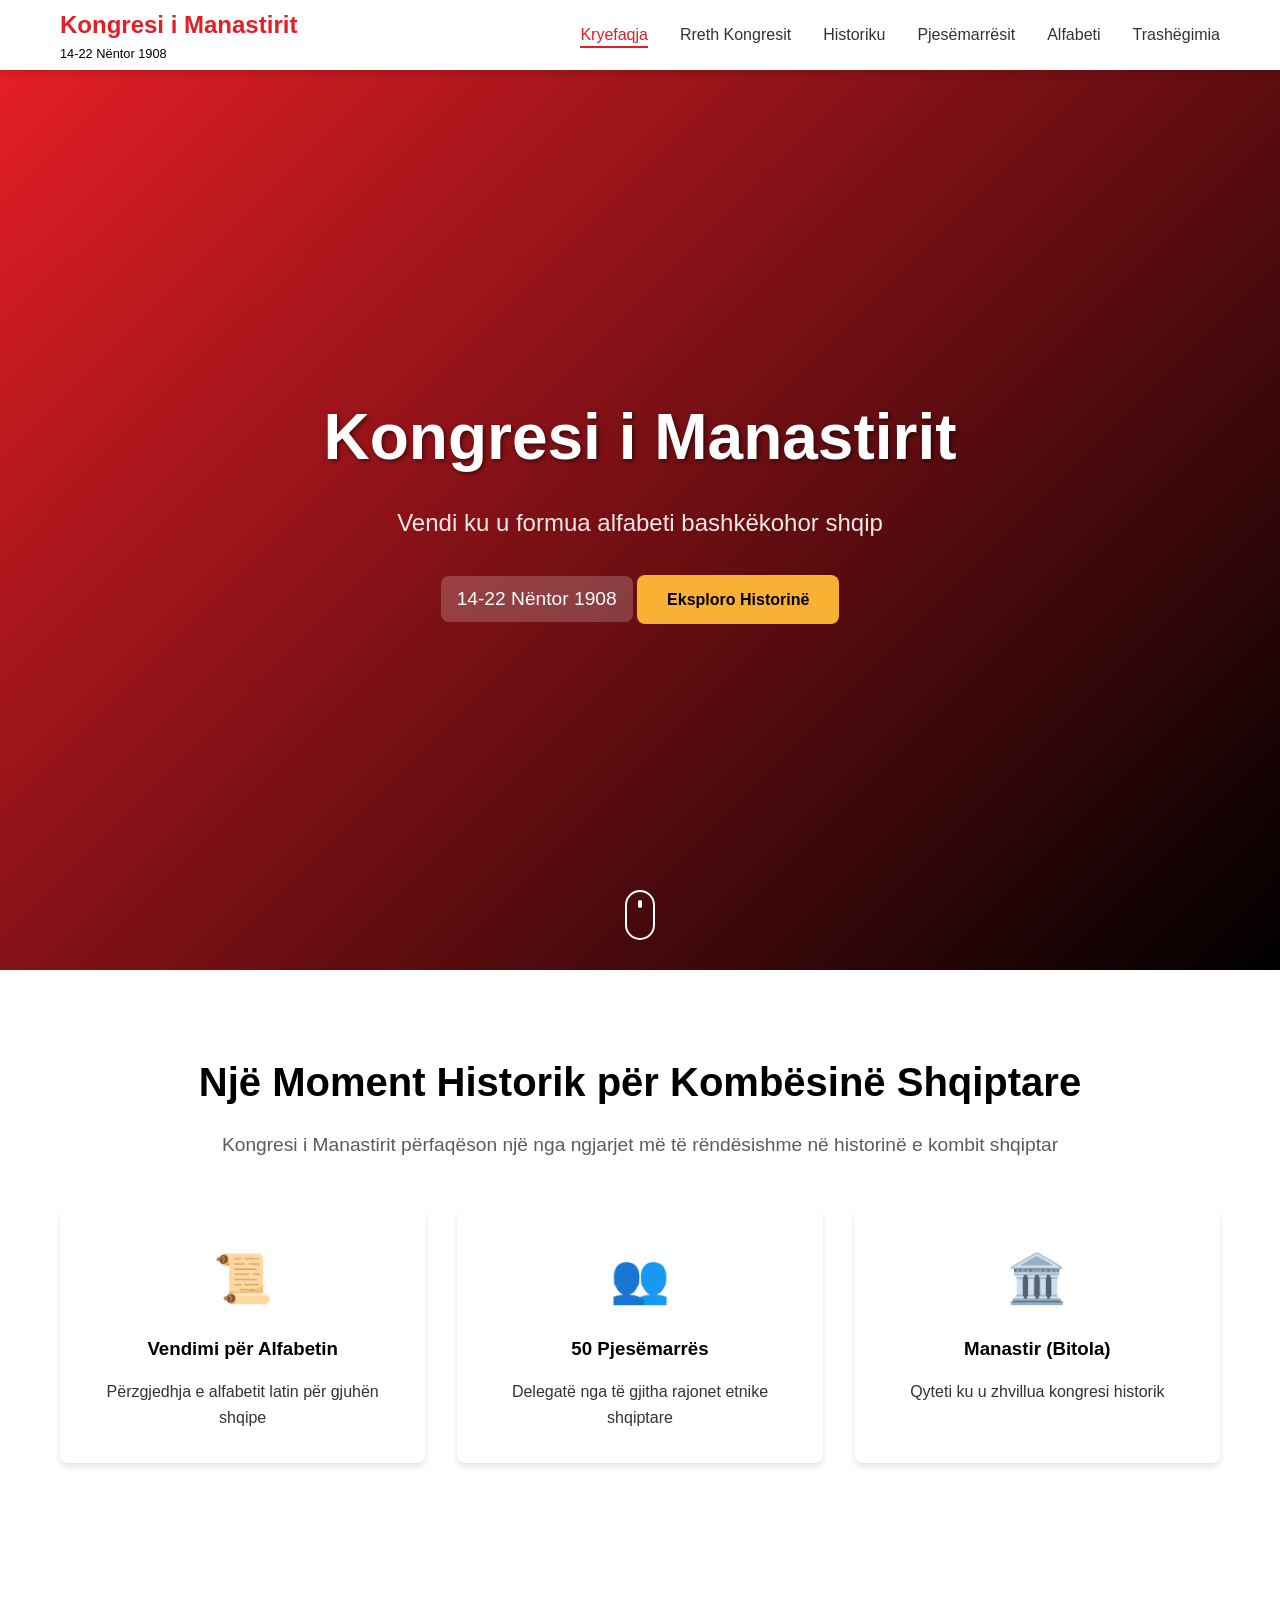
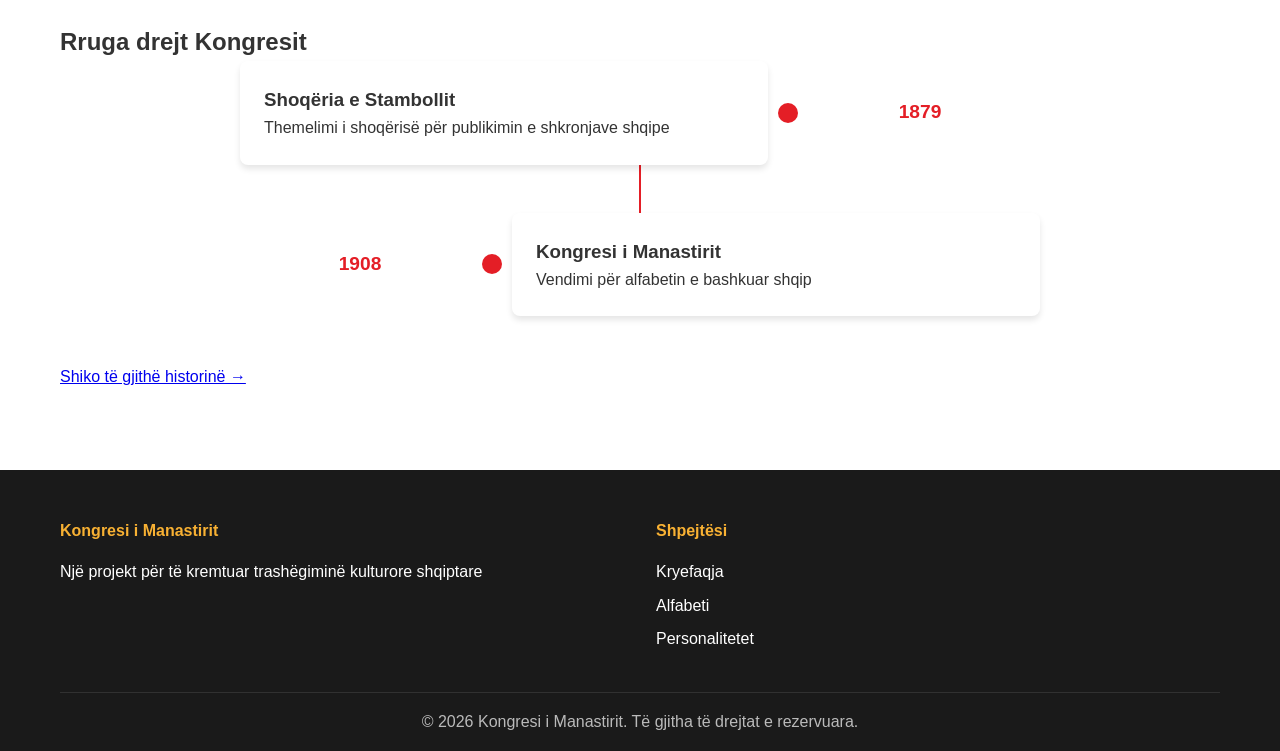
==== index.html @ b6f20cf1 "Add files via upload" ====
<!doctype html>
<html lang="sq">
    <head>
        <meta charset="UTF-8" />
        <meta name="viewport" content="width=device-width, initial-scale=1.0" />
        <title>Kongresi i Manastirit - Faqja Kryesore</title>
        <link rel="stylesheet" href="style.css" />
    </head>
    <body>
        <nav class="navbar">
            <div class="nav-container">
                <div class="nav-logo">
                    <h2>Kongresi i Manastirit</h2>
                    <span>14-22 Nëntor 1908</span>
                </div>
                <ul class="nav-menu">
                    <li class="nav-item">
                        <a href="index.html" class="nav-link active"
                            >Kryefaqja</a
                        >
                    </li>
                    <li class="nav-item">
                        <a href="rreth.html" class="nav-link"
                            >Rreth Kongresit</a
                        >
                    </li>
                    <li class="nav-item">
                        <a href="historiku.html" class="nav-link">Historiku</a>
                    </li>
                    <li class="nav-item">
                        <a href="pjesemarresit.html" class="nav-link"
                            >Pjesëmarrësit</a
                        >
                    </li>
                    <li class="nav-item">
                        <a href="alfabeti.html" class="nav-link">Alfabeti</a>
                    </li>
                    <li class="nav-item">
                        <a href="trashigimi.html" class="nav-link"
                            >Trashëgimia</a
                        >
                    </li>
                </ul>
                <div class="hamburger">
                    <span class="bar"></span>
                    <span class="bar"></span>
                    <span class="bar"></span>
                </div>
            </div>
        </nav>

        <header class="hero">
            <div class="hero-content">
                <h1 class="hero-title">Kongresi i Manastirit</h1>
                <p class="hero-subtitle">
                    Vendi ku u formua alfabeti bashkëkohor shqip
                </p>
                <div class="hero-date">14-22 Nëntor 1908</div>
                <a href="#intro" class="cta-button">Eksploro Historinë</a>
            </div>
            <div class="hero-scroll">
                <div class="scroll-indicator"></div>
            </div>
        </header>

        <main>
            <section id="intro" class="intro-section">
                <div class="container">
                    <div class="section-header">
                        <h2>Një Moment Historik për Kombësinë Shqiptare</h2>
                        <p>
                            Kongresi i Manastirit përfaqëson një nga ngjarjet më
                            të rëndësishme në historinë e kombit shqiptar
                        </p>
                    </div>

                    <div class="features-grid">
                        <div class="feature-card">
                            <div class="feature-icon">📜</div>
                            <h3>Vendimi për Alfabetin</h3>
                            <p>
                                Përzgjedhja e alfabetit latin për gjuhën shqipe
                            </p>
                        </div>
                        <div class="feature-card">
                            <div class="feature-icon">👥</div>
                            <h3>50 Pjesëmarrës</h3>
                            <p>
                                Delegatë nga të gjitha rajonet etnike shqiptare
                            </p>
                        </div>
                        <div class="feature-card">
                            <div class="feature-icon">🏛️</div>
                            <h3>Manastir (Bitola)</h3>
                            <p>Qyteti ku u zhvillua kongresi historik</p>
                        </div>
                    </div>
                </div>
            </section>

            <section class="timeline-preview">
                <div class="container">
                    <h2>Rruga drejt Kongresit</h2>
                    <div class="timeline">
                        <div class="timeline-item">
                            <div class="timeline-date">1879</div>
                            <div class="timeline-content">
                                <h3>Shoqëria e Stambollit</h3>
                                <p>
                                    Themelimi i shoqërisë për publikimin e
                                    shkronjave shqipe
                                </p>
                            </div>
                        </div>
                        <div class="timeline-item">
                            <div class="timeline-date">1908</div>
                            <div class="timeline-content">
                                <h3>Kongresi i Manastirit</h3>
                                <p>Vendimi për alfabetin e bashkuar shqip</p>
                            </div>
                        </div>
                    </div>
                    <a href="historiku.html" class="more-link"
                        >Shiko të gjithë historinë →</a
                    >
                </div>
            </section>
        </main>

        <footer class="footer">
            <div class="container">
                <div class="footer-content">
                    <div class="footer-section">
                        <h4>Kongresi i Manastirit</h4>
                        <p>
                            Një projekt për të kremtuar trashëgiminë kulturore
                            shqiptare
                        </p>
                    </div>
                    <div class="footer-section">
                        <h4>Shpejtësi</h4>
                        <ul>
                            <li><a href="index.html">Kryefaqja</a></li>
                            <li><a href="alfabeti.html">Alfabeti</a></li>
                            <li>
                                <a href="pjesemarresit.html">Personalitetet</a>
                            </li>
                        </ul>
                    </div>
                </div>
                <div class="footer-bottom">
                    <p>
                        &copy; 2024 Kongresi i Manastirit. Të gjitha të drejtat
                        e rezervuara.
                    </p>
                </div>
            </div>
        </footer>

        <script src="script.js"></script>
    </body>
</html>
---- style.css ----
/* Reset dhe stilizime bazë */
* {
    margin: 0;
    padding: 0;
    box-sizing: border-box;
}

:root {
    --primary-color: #e41e26;
    --secondary-color: #000000;
    --accent-color: #f8b133;
    --text-color: #333333;
    --light-bg: #f5f5f5;
    --dark-bg: #1a1a1a;
    --white: #ffffff;
    --transition: all 0.3s ease;
    --shadow: 0 4px 6px rgba(0, 0, 0, 0.1);
    --border-radius: 8px;
}

html {
    scroll-behavior: smooth;
}

body {
    font-family: "Segoe UI", Tahoma, Geneva, Verdana, sans-serif;
    line-height: 1.6;
    color: var(--text-color);
    background-color: var(--white);
}

.container {
    max-width: 1200px;
    margin: 0 auto;
    padding: 0 20px;
}

/* Navigation */
.navbar {
    background: var(--white);
    box-shadow: var(--shadow);
    position: fixed;
    width: 100%;
    top: 0;
    z-index: 1000;
}

.nav-container {
    max-width: 1200px;
    margin: 0 auto;
    padding: 0 20px;
    display: flex;
    justify-content: space-between;
    align-items: center;
    height: 70px;
}

.nav-logo h2 {
    color: var(--primary-color);
    font-size: 1.5rem;
}

.nav-logo span {
    color: var(--secondary-color);
    font-size: 0.8rem;
    display: block;
}

.nav-menu {
    display: flex;
    list-style: none;
    gap: 2rem;
}

.nav-link {
    text-decoration: none;
    color: var(--text-color);
    font-weight: 500;
    transition: var(--transition);
    position: relative;
}

.nav-link:hover,
.nav-link.active {
    color: var(--primary-color);
}

.nav-link.active::after {
    content: "";
    position: absolute;
    bottom: -5px;
    left: 0;
    width: 100%;
    height: 2px;
    background: var(--primary-color);
}

.hamburger {
    display: none;
    flex-direction: column;
    cursor: pointer;
}

.bar {
    width: 25px;
    height: 3px;
    background: var(--text-color);
    margin: 3px 0;
    transition: var(--transition);
}

/* Hero Section */
.hero {
    height: 100vh;
    background: linear-gradient(
        135deg,
        var(--primary-color),
        var(--secondary-color)
    );
    display: flex;
    align-items: center;
    justify-content: center;
    text-align: center;
    color: var(--white);
    position: relative;
    margin-top: 70px;
}

.hero-content {
    z-index: 2;
}

.hero-title {
    font-size: 4rem;
    margin-bottom: 1rem;
    text-shadow: 2px 2px 4px rgba(0, 0, 0, 0.5);
}

.hero-subtitle {
    font-size: 1.5rem;
    margin-bottom: 2rem;
    opacity: 0.9;
}

.hero-date {
    font-size: 1.2rem;
    margin-bottom: 2rem;
    padding: 0.5rem 1rem;
    background: rgba(255, 255, 255, 0.2);
    border-radius: var(--border-radius);
    display: inline-block;
}

.cta-button {
    display: inline-block;
    padding: 12px 30px;
    background: var(--accent-color);
    color: var(--secondary-color);
    text-decoration: none;
    border-radius: var(--border-radius);
    font-weight: bold;
    transition: var(--transition);
    border: none;
    cursor: pointer;
}

.cta-button:hover {
    transform: translateY(-2px);
    box-shadow: var(--shadow);
}

.cta-button.secondary {
    background: transparent;
    border: 2px solid var(--accent-color);
    color: var(--accent-color);
}

.hero-scroll {
    position: absolute;
    bottom: 30px;
    left: 50%;
    transform: translateX(-50%);
}

.scroll-indicator {
    width: 30px;
    height: 50px;
    border: 2px solid var(--white);
    border-radius: 15px;
    position: relative;
}

.scroll-indicator::before {
    content: "";
    position: absolute;
    top: 8px;
    left: 50%;
    transform: translateX(-50%);
    width: 4px;
    height: 8px;
    background: var(--white);
    border-radius: 2px;
    animation: scroll 2s infinite;
}

@keyframes scroll {
    0% {
        transform: translateX(-50%) translateY(0);
        opacity: 1;
    }
    100% {
        transform: translateX(-50%) translateY(20px);
        opacity: 0;
    }
}

/* Sections Common */
section {
    padding: 80px 0;
}

.section-header {
    text-align: center;
    margin-bottom: 3rem;
}

.section-header h2 {
    font-size: 2.5rem;
    color: var(--secondary-color);
    margin-bottom: 1rem;
}

.section-header p {
    font-size: 1.2rem;
    color: var(--text-color);
    opacity: 0.8;
}

/* Features Grid */
.features-grid {
    display: grid;
    grid-template-columns: repeat(auto-fit, minmax(250px, 1fr));
    gap: 2rem;
    margin-top: 3rem;
}

.feature-card {
    background: var(--white);
    padding: 2rem;
    border-radius: var(--border-radius);
    box-shadow: var(--shadow);
    text-align: center;
    transition: var(--transition);
}

.feature-card:hover {
    transform: translateY(-5px);
}

.feature-icon {
    font-size: 3rem;
    margin-bottom: 1rem;
}

.feature-card h3 {
    color: var(--secondary-color);
    margin-bottom: 1rem;
}

/* Timeline */
.timeline {
    position: relative;
    max-width: 800px;
    margin: 0 auto;
}

.timeline::before {
    content: "";
    position: absolute;
    left: 50%;
    top: 0;
    bottom: 0;
    width: 2px;
    background: var(--primary-color);
    transform: translateX(-50%);
}

.timeline-item {
    display: flex;
    justify-content: space-between;
    align-items: center;
    margin-bottom: 3rem;
    position: relative;
}

.timeline-item:nth-child(odd) {
    flex-direction: row-reverse;
}

.timeline-date {
    flex: 1;
    text-align: center;
    font-weight: bold;
    font-size: 1.2rem;
    color: var(--primary-color);
}

.timeline-content {
    flex: 2;
    background: var(--white);
    padding: 1.5rem;
    border-radius: var(--border-radius);
    box-shadow: var(--shadow);
    position: relative;
}

.timeline-item:nth-child(odd) .timeline-content {
    margin-right: 2rem;
}

.timeline-item:nth-child(even) .timeline-content {
    margin-left: 2rem;
}

.timeline-content::before {
    content: "";
    position: absolute;
    top: 50%;
    width: 20px;
    height: 20px;
    background: var(--primary-color);
    border-radius: 50%;
    transform: translateY(-50%);
}

.timeline-item:nth-child(odd) .timeline-content::before {
    right: -30px;
}

.timeline-item:nth-child(even) .timeline-content::before {
    left: -30px;
}

.timeline-item.highlight .timeline-content {
    background: var(--primary-color);
    color: var(--white);
}

.timeline-item.highlight .timeline-content h3 {
    color: var(--white);
}

/* Page Header */
.page-header {
    background: linear-gradient(
        135deg,
        var(--primary-color),
        var(--secondary-color)
    );
    color: var(--white);
    padding: 120px 0 60px;
    text-align: center;
    margin-top: 70px;
}

.page-header h1 {
    font-size: 3rem;
    margin-bottom: 1rem;
}

.page-header p {
    font-size: 1.2rem;
    opacity: 0.9;
}

/* Content Grid */
.content-grid {
    display: grid;
    grid-template-columns: 2fr 1fr;
    gap: 3rem;
    align-items: start;
}

.content-text h2 {
    color: var(--secondary-color);
    margin-bottom: 1.5rem;
    font-size: 2rem;
}

.content-text h3 {
    color: var(--primary-color);
    margin: 2rem 0 1rem;
}

.content-text ul {
    margin-left: 2rem;
    margin-bottom: 2rem;
}

.content-text li {
    margin-bottom: 0.5rem;
}

.image-placeholder {
    background: var(--light-bg);
    height: 300px;
    display: flex;
    align-items: center;
    justify-content: center;
    border-radius: var(--border-radius);
    color: var(--text-color);
    font-style: italic;
}

/* Stats Section */
.stats-section {
    background: var(--light-bg);
}

.stats-grid {
    display: grid;
    grid-template-columns: repeat(auto-fit, minmax(200px, 1fr));
    gap: 2rem;
    text-align: center;
}

.stat-item {
    background: var(--white);
    padding: 2rem;
    border-radius: var(--border-radius);
    box-shadow: var(--shadow);
}

.stat-number {
    font-size: 3rem;
    font-weight: bold;
    color: var(--primary-color);
    margin-bottom: 0.5rem;
}

.stat-label {
    color: var(--text-color);
    font-weight: 500;
}

/* People Section */
.people-filter {
    display: flex;
    justify-content: center;
    gap: 1rem;
    margin-bottom: 3rem;
    flex-wrap: wrap;
}

.filter-btn {
    padding: 8px 16px;
    background: var(--white);
    border: 2px solid var(--primary-color);
    color: var(--primary-color);
    border-radius: var(--border-radius);
    cursor: pointer;
    transition: var(--transition);
}

.filter-btn.active,
.filter-btn:hover {
    background: var(--primary-color);
    color: var(--white);
}

.people-grid {
    display: grid;
    grid-template-columns: repeat(auto-fit, minmax(300px, 1fr));
    gap: 2rem;
}

.person-card {
    background: var(--white);
    border-radius: var(--border-radius);
    box-shadow: var(--shadow);
    overflow: hidden;
    transition: var(--transition);
}

.person-card:hover {
    transform: translateY(-5px);
}

.person-image {
    height: 200px;
    background: var(--light-bg);
    display: flex;
    align-items: center;
    justify-content: center;
    font-size: 3rem;
    color: var(--primary-color);
    font-weight: bold;
}

.person-info {
    padding: 1.5rem;
}

.person-info h3 {
    color: var(--secondary-color);
    margin-bottom: 0.5rem;
}

.person-role {
    color: var(--primary-color);
    font-weight: 500;
    margin-bottom: 1rem;
}

.person-bio {
    color: var(--text-color);
    line-height: 1.6;
}

/* Alphabet Section */
.alphabet-grid {
    display: grid;
    grid-template-columns: repeat(auto-fit, minmax(60px, 1fr));
    gap: 1rem;
    margin: 3rem 0;
}

.letter-card {
    background: var(--primary-color);
    color: var(--white);
    aspect-ratio: 1;
    display: flex;
    align-items: center;
    justify-content: center;
    font-size: 1.5rem;
    font-weight: bold;
    border-radius: var(--border-radius);
    transition: var(--transition);
    cursor: pointer;
}

.letter-card:hover {
    transform: scale(1.1);
    background: var(--secondary-color);
}

.details-grid {
    display: grid;
    grid-template-columns: repeat(auto-fit, minmax(250px, 1fr));
    gap: 2rem;
    margin-top: 2rem;
}

.detail-card {
    background: var(--white);
    padding: 1.5rem;
    border-radius: var(--border-radius);
    box-shadow: var(--shadow);
}

.detail-card h4 {
    color: var(--primary-color);
    margin-bottom: 1rem;
}

/* Comparison Table */
.comparison-table {
    overflow-x: auto;
    margin-top: 2rem;
}

table {
    width: 100%;
    border-collapse: collapse;
    background: var(--white);
    box-shadow: var(--shadow);
    border-radius: var(--border-radius);
    overflow: hidden;
}

th,
td {
    padding: 1rem;
    text-align: left;
    border-bottom: 1px solid var(--light-bg);
}

th {
    background: var(--primary-color);
    color: var(--white);
    font-weight: 600;
}

tr:hover {
    background: var(--light-bg);
}

/* Legacy Grid */
.legacy-grid {
    display: grid;
    grid-template-columns: repeat(auto-fit, minmax(250px, 1fr));
    gap: 2rem;
    margin-top: 3rem;
}

.legacy-card {
    background: var(--white);
    padding: 2rem;
    border-radius: var(--border-radius);
    box-shadow: var(--shadow);
    text-align: center;
    transition: var(--transition);
}

.legacy-card:hover {
    transform: translateY(-5px);
}

.legacy-card h3 {
    color: var(--primary-color);
    margin-bottom: 1rem;
}

/* Impact Timeline */
.impact-timeline {
    position: relative;
    max-width: 800px;
    margin: 3rem auto 0;
}

.impact-timeline::before {
    content: "";
    position: absolute;
    left: 0;
    top: 0;
    bottom: 0;
    width: 2px;
    background: var(--primary-color);
}

.impact-item {
    display: flex;
    margin-bottom: 3rem;
    position: relative;
}

.impact-year {
    flex: 1;
    font-weight: bold;
    color: var(--primary-color);
    padding-right: 2rem;
    text-align: right;
}

.impact-content {
    flex: 3;
    background: var(--white);
    padding: 1.5rem;
    border-radius: var(--border-radius);
    box-shadow: var(--shadow);
    margin-left: 2rem;
    position: relative;
}

.impact-content::before {
    content: "";
    position: absolute;
    left: -10px;
    top: 50%;
    transform: translateY(-50%);
    width: 20px;
    height: 20px;
    background: var(--primary-color);
    border-radius: 50%;
}

.impact-content h3 {
    color: var(--secondary-color);
    margin-bottom: 0.5rem;
}

/* Celebration Section */
.celebration-section {
    background: var(--light-bg);
    text-align: center;
}

.celebration-content p {
    font-size: 1.2rem;
    margin-bottom: 2rem;
    max-width: 600px;
    margin-left: auto;
    margin-right: auto;
}

.celebration-actions {
    display: flex;
    gap: 1rem;
    justify-content: center;
    flex-wrap: wrap;
}

/* Footer */
.footer {
    background: var(--dark-bg);
    color: var(--white);
    padding: 3rem 0 1rem;
}

.footer-content {
    display: grid;
    grid-template-columns: repeat(auto-fit, minmax(250px, 1fr));
    gap: 2rem;
    margin-bottom: 2rem;
}

.footer-section h4 {
    color: var(--accent-color);
    margin-bottom: 1rem;
}

.footer-section ul {
    list-style: none;
}

.footer-section ul li {
    margin-bottom: 0.5rem;
}

.footer-section a {
    color: var(--white);
    text-decoration: none;
    transition: var(--transition);
}

.footer-section a:hover {
    color: var(--accent-color);
}

.footer-bottom {
    border-top: 1px solid rgba(255, 255, 255, 0.1);
    padding-top: 1rem;
    text-align: center;
    color: rgba(255, 255, 255, 0.7);
}

/* Responsive Design */
@media (max-width: 768px) {
    .hamburger {
        display: flex;
    }

    .nav-menu {
        position: fixed;
        left: -100%;
        top: 70px;
        flex-direction: column;
        background: var(--white);
        width: 100%;
        text-align: center;
        transition: var(--transition);
        box-shadow: var(--shadow);
        padding: 2rem 0;
    }

    .nav-menu.active {
        left: 0;
    }

    .hero-title {
        font-size: 2.5rem;
    }

    .hero-subtitle {
        font-size: 1.2rem;
    }

    .content-grid {
        grid-template-columns: 1fr;
    }

    .timeline::before {
        left: 20px;
    }

    .timeline-item {
        flex-direction: row !important;
    }

    .timeline-date {
        flex: 0 0 80px;
        text-align: left;
    }

    .timeline-content {
        margin-left: 2rem !important;
        margin-right: 0 !important;
    }

    .timeline-content::before {
        left: -30px !important;
        right: auto !important;
    }

    .impact-timeline::before {
        left: 20px;
    }

    .impact-item {
        flex-direction: column;
    }

    .impact-year {
        text-align: left;
        padding-right: 0;
        margin-bottom: 1rem;
    }

    .impact-content {
        margin-left: 2rem;
    }
}

/* Animations */
@keyframes fadeInUp {
    from {
        opacity: 0;
        transform: translateY(30px);
    }
    to {
        opacity: 1;
        transform: translateY(0);
    }
}

.fade-in {
    animation: fadeInUp 0.6s ease forwards;
}
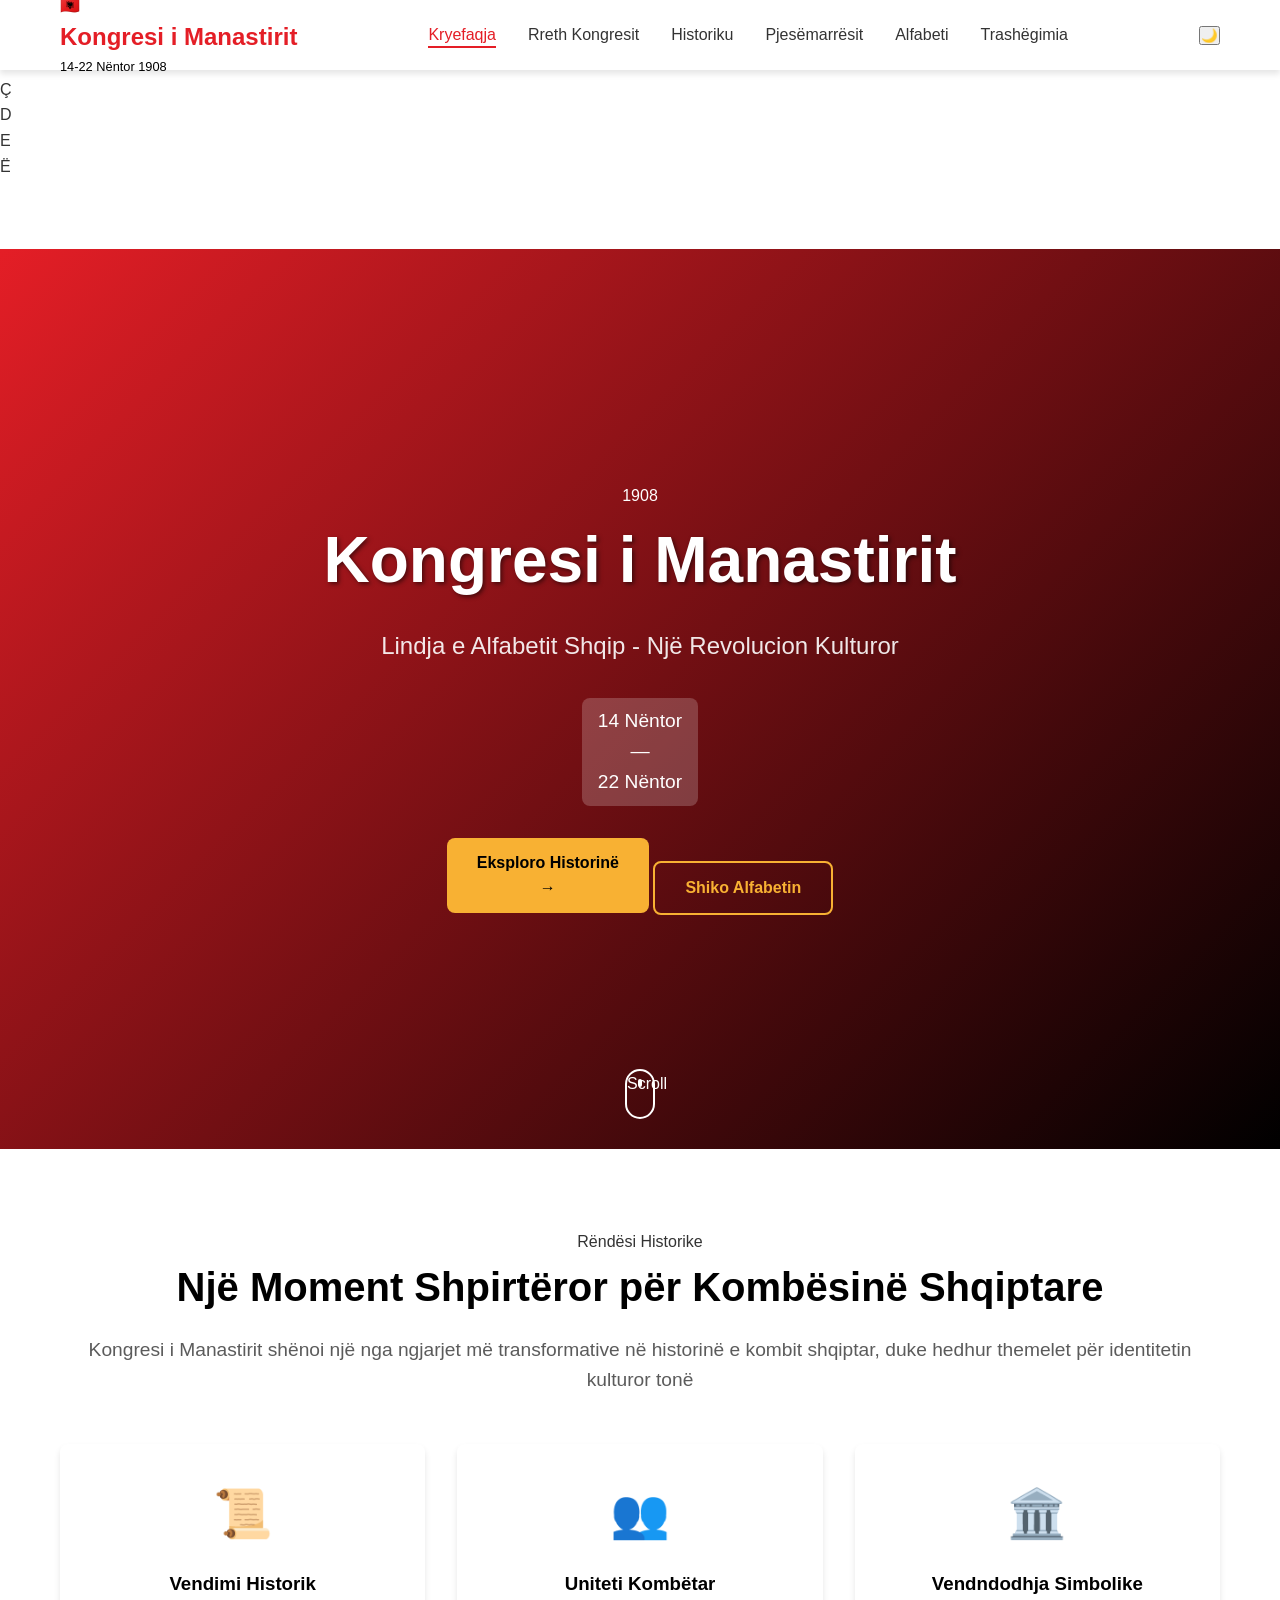
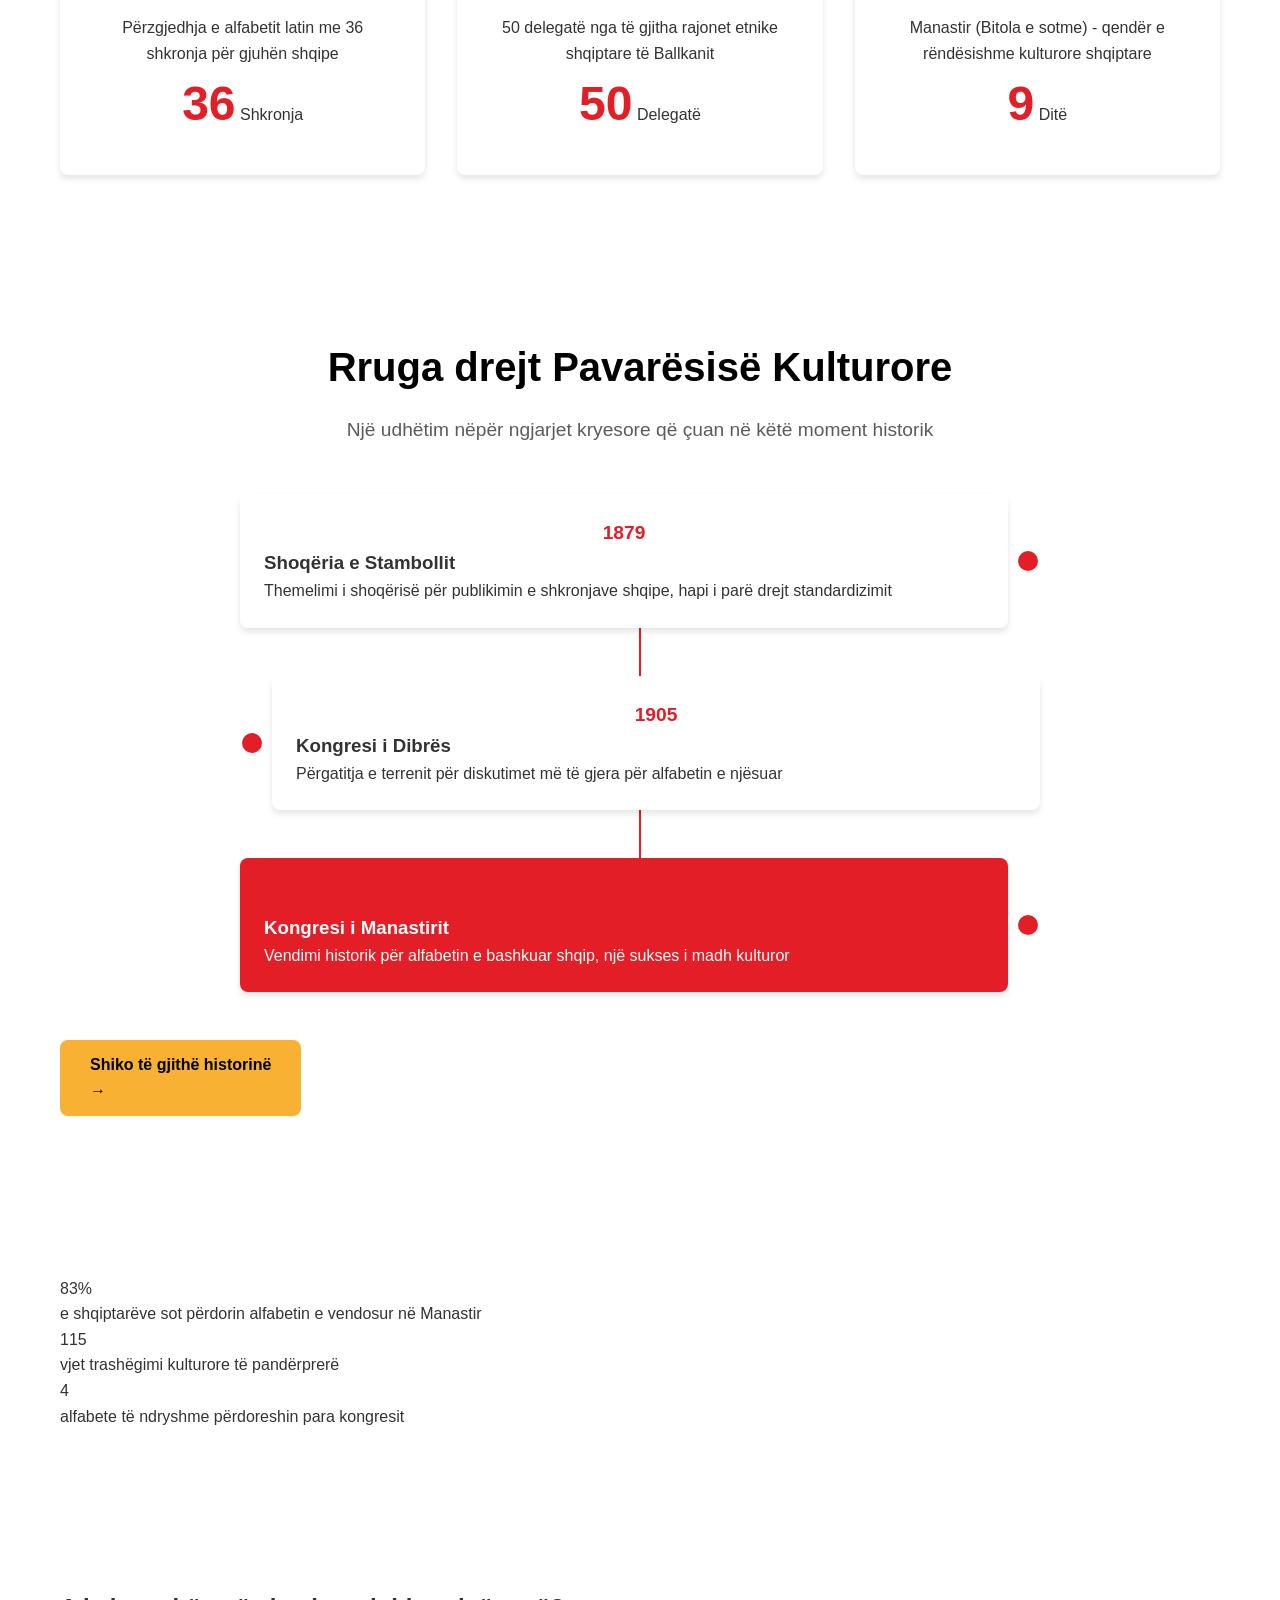
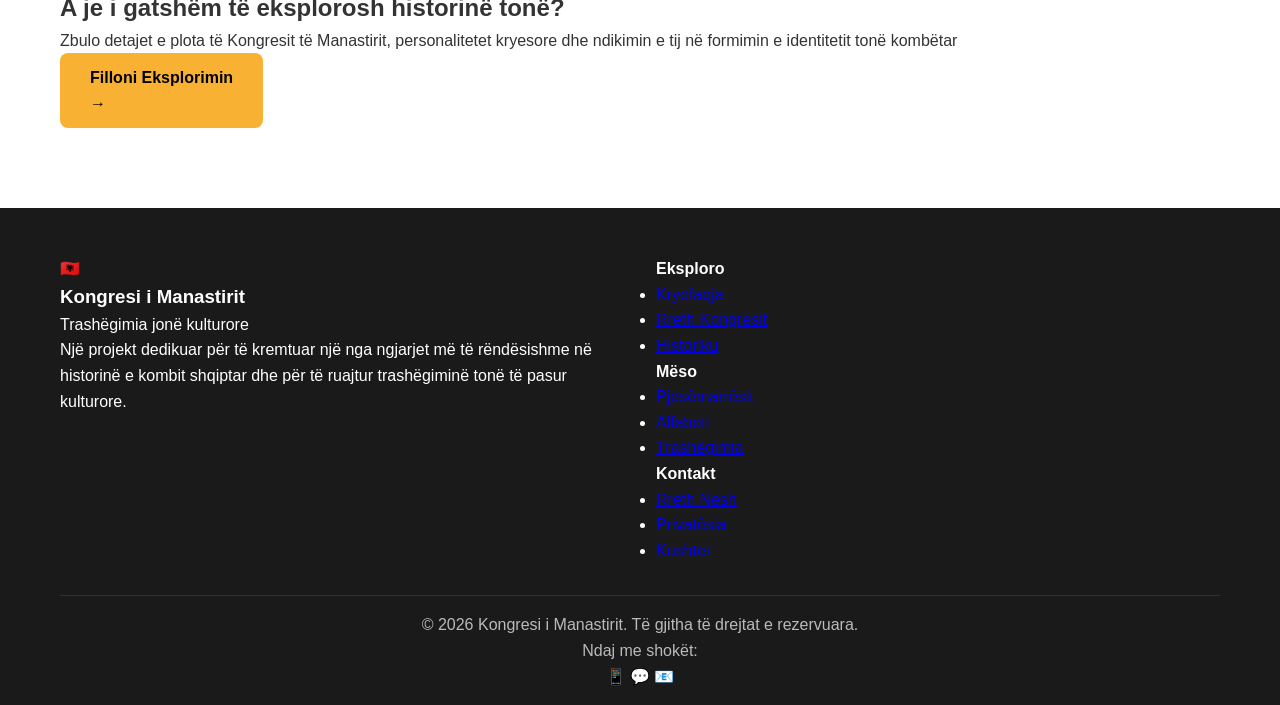
==== commit 6ca97601: "Update index.html" ====
--- a/index.html
+++ b/index.html
@@ -5,13 +5,32 @@
         <meta name="viewport" content="width=device-width, initial-scale=1.0" />
         <title>Kongresi i Manastirit - Faqja Kryesore</title>
         <link rel="stylesheet" href="style.css" />
+        <link
+            href="https://fonts.googleapis.com/css2?family=Playfair+Display:wght@400;700&family=Inter:wght@300;400;600;700&display=swap"
+            rel="stylesheet"
+        />
     </head>
     <body>
+        <!-- Animated Background Elements -->
+        <div class="floating-elements">
+            <div class="floating-letter">A</div>
+            <div class="floating-letter">B</div>
+            <div class="floating-letter">C</div>
+            <div class="floating-letter">Ç</div>
+            <div class="floating-letter">D</div>
+            <div class="floating-letter">E</div>
+            <div class="floating-letter">Ë</div>
+        </div>
+
+        <!-- Navigation -->
         <nav class="navbar">
             <div class="nav-container">
                 <div class="nav-logo">
-                    <h2>Kongresi i Manastirit</h2>
-                    <span>14-22 Nëntor 1908</span>
+                    <div class="logo-icon">🇦🇱</div>
+                    <div class="logo-text">
+                        <h2>Kongresi i Manastirit</h2>
+                        <span>14-22 Nëntor 1908</span>
+                    </div>
                 </div>
                 <ul class="nav-menu">
                     <li class="nav-item">
@@ -41,6 +60,9 @@
                         >
                     </li>
                 </ul>
+                <div class="nav-actions">
+                    <button class="theme-toggle" id="themeToggle">🌙</button>
+                </div>
                 <div class="hamburger">
                     <span class="bar"></span>
                     <span class="bar"></span>
@@ -49,110 +71,315 @@
             </div>
         </nav>
 
+        <!-- Hero Section -->
         <header class="hero">
+            <div class="hero-background">
+                <div class="hero-pattern"></div>
+                <div class="hero-glow"></div>
+            </div>
             <div class="hero-content">
-                <h1 class="hero-title">Kongresi i Manastirit</h1>
+                <div class="hero-badge">1908</div>
+                <h1 class="hero-title">
+                    <span class="title-line">Kongresi i</span>
+                    <span class="title-line highlight">Manastirit</span>
+                </h1>
                 <p class="hero-subtitle">
-                    Vendi ku u formua alfabeti bashkëkohor shqip
+                    Lindja e Alfabetit Shqip - Një Revolucion Kulturor
                 </p>
-                <div class="hero-date">14-22 Nëntor 1908</div>
-                <a href="#intro" class="cta-button">Eksploro Historinë</a>
+                <div class="hero-date">
+                    <div class="date-item">
+                        <span class="date-number">14</span>
+                        <span class="date-label">Nëntor</span>
+                    </div>
+                    <div class="date-separator">—</div>
+                    <div class="date-item">
+                        <span class="date-number">22</span>
+                        <span class="date-label">Nëntor</span>
+                    </div>
+                </div>
+                <div class="hero-actions">
+                    <a href="#intro" class="cta-button primary">
+                        <span>Eksploro Historinë</span>
+                        <div class="button-arrow">→</div>
+                    </a>
+                    <a href="alfabeti.html" class="cta-button secondary">
+                        <span>Shiko Alfabetin</span>
+                    </a>
+                </div>
             </div>
             <div class="hero-scroll">
-                <div class="scroll-indicator"></div>
+                <div class="scroll-indicator">
+                    <div class="scroll-text">Scroll</div>
+                    <div class="scroll-arrow"></div>
+                </div>
             </div>
         </header>
 
         <main>
+            <!-- Introduction Section -->
             <section id="intro" class="intro-section">
                 <div class="container">
                     <div class="section-header">
-                        <h2>Një Moment Historik për Kombësinë Shqiptare</h2>
+                        <div class="section-badge">Rëndësi Historike</div>
+                        <h2>Një Moment Shpirtëror për Kombësinë Shqiptare</h2>
                         <p>
-                            Kongresi i Manastirit përfaqëson një nga ngjarjet më
-                            të rëndësishme në historinë e kombit shqiptar
+                            Kongresi i Manastirit shënoi një nga ngjarjet më
+                            transformative në historinë e kombit shqiptar, duke
+                            hedhur themelet për identitetin kulturor tonë
                         </p>
                     </div>
 
                     <div class="features-grid">
                         <div class="feature-card">
-                            <div class="feature-icon">📜</div>
-                            <h3>Vendimi për Alfabetin</h3>
+                            <div class="feature-icon">
+                                <div class="icon-wrapper">
+                                    <span>📜</span>
+                                </div>
+                            </div>
+                            <h3>Vendimi Historik</h3>
                             <p>
-                                Përzgjedhja e alfabetit latin për gjuhën shqipe
+                                Përzgjedhja e alfabetit latin me 36 shkronja për
+                                gjuhën shqipe
                             </p>
-                        </div>
+                            <div class="feature-stats">
+                                <div class="stat">
+                                    <span class="stat-number">36</span>
+                                    <span class="stat-label">Shkronja</span>
+                                </div>
+                            </div>
+                        </div>
+
                         <div class="feature-card">
-                            <div class="feature-icon">👥</div>
-                            <h3>50 Pjesëmarrës</h3>
+                            <div class="feature-icon">
+                                <div class="icon-wrapper">
+                                    <span>👥</span>
+                                </div>
+                            </div>
+                            <h3>Uniteti Kombëtar</h3>
                             <p>
-                                Delegatë nga të gjitha rajonet etnike shqiptare
+                                50 delegatë nga të gjitha rajonet etnike
+                                shqiptare të Ballkanit
                             </p>
-                        </div>
+                            <div class="feature-stats">
+                                <div class="stat">
+                                    <span class="stat-number">50</span>
+                                    <span class="stat-label">Delegatë</span>
+                                </div>
+                            </div>
+                        </div>
+
                         <div class="feature-card">
-                            <div class="feature-icon">🏛️</div>
-                            <h3>Manastir (Bitola)</h3>
-                            <p>Qyteti ku u zhvillua kongresi historik</p>
+                            <div class="feature-icon">
+                                <div class="icon-wrapper">
+                                    <span>🏛️</span>
+                                </div>
+                            </div>
+                            <h3>Vendndodhja Simbolike</h3>
+                            <p>
+                                Manastir (Bitola e sotme) - qendër e rëndësishme
+                                kulturore shqiptare
+                            </p>
+                            <div class="feature-stats">
+                                <div class="stat">
+                                    <span class="stat-number">9</span>
+                                    <span class="stat-label">Ditë</span>
+                                </div>
+                            </div>
                         </div>
                     </div>
                 </div>
             </section>
 
+            <!-- Timeline Preview -->
             <section class="timeline-preview">
                 <div class="container">
-                    <h2>Rruga drejt Kongresit</h2>
+                    <div class="section-header">
+                        <h2>Rruga drejt Pavarësisë Kulturore</h2>
+                        <p>
+                            Një udhëtim nëpër ngjarjet kryesore që çuan në këtë
+                            moment historik
+                        </p>
+                    </div>
+
                     <div class="timeline">
                         <div class="timeline-item">
-                            <div class="timeline-date">1879</div>
+                            <div class="timeline-marker">
+                                <div class="marker-dot"></div>
+                                <div class="marker-line"></div>
+                            </div>
                             <div class="timeline-content">
+                                <div class="timeline-date">1879</div>
                                 <h3>Shoqëria e Stambollit</h3>
                                 <p>
                                     Themelimi i shoqërisë për publikimin e
-                                    shkronjave shqipe
+                                    shkronjave shqipe, hapi i parë drejt
+                                    standardizimit
                                 </p>
                             </div>
                         </div>
+
                         <div class="timeline-item">
-                            <div class="timeline-date">1908</div>
+                            <div class="timeline-marker">
+                                <div class="marker-dot"></div>
+                                <div class="marker-line"></div>
+                            </div>
                             <div class="timeline-content">
+                                <div class="timeline-date">1905</div>
+                                <h3>Kongresi i Dibrës</h3>
+                                <p>
+                                    Përgatitja e terrenit për diskutimet më të
+                                    gjera për alfabetin e njësuar
+                                </p>
+                            </div>
+                        </div>
+
+                        <div class="timeline-item highlight">
+                            <div class="timeline-marker">
+                                <div class="marker-dot"></div>
+                                <div class="marker-line"></div>
+                            </div>
+                            <div class="timeline-content">
+                                <div class="timeline-date">1908</div>
                                 <h3>Kongresi i Manastirit</h3>
-                                <p>Vendimi për alfabetin e bashkuar shqip</p>
-                            </div>
-                        </div>
-                    </div>
-                    <a href="historiku.html" class="more-link"
-                        >Shiko të gjithë historinë →</a
-                    >
+                                <p>
+                                    Vendimi historik për alfabetin e bashkuar
+                                    shqip, një sukses i madh kulturor
+                                </p>
+                            </div>
+                        </div>
+                    </div>
+
+                    <div class="section-actions">
+                        <a href="historiku.html" class="cta-button outline">
+                            <span>Shiko të gjithë historinë</span>
+                            <div class="button-arrow">→</div>
+                        </a>
+                    </div>
+                </div>
+            </section>
+
+            <!-- Quick Facts -->
+            <section class="facts-section">
+                <div class="container">
+                    <div class="facts-grid">
+                        <div class="fact-card">
+                            <div class="fact-number">83%</div>
+                            <div class="fact-text">
+                                e shqiptarëve sot përdorin alfabetin e vendosur
+                                në Manastir
+                            </div>
+                        </div>
+                        <div class="fact-card">
+                            <div class="fact-number">115</div>
+                            <div class="fact-text">
+                                vjet trashëgimi kulturore të pandërprerë
+                            </div>
+                        </div>
+                        <div class="fact-card">
+                            <div class="fact-number">4</div>
+                            <div class="fact-text">
+                                alfabete të ndryshme përdoreshin para kongresit
+                            </div>
+                        </div>
+                    </div>
+                </div>
+            </section>
+
+            <!-- CTA Section -->
+            <section class="cta-section">
+                <div class="container">
+                    <div class="cta-content">
+                        <h2>A je i gatshëm të eksplorosh historinë tonë?</h2>
+                        <p>
+                            Zbulo detajet e plota të Kongresit të Manastirit,
+                            personalitetet kryesore dhe ndikimin e tij në
+                            formimin e identitetit tonë kombëtar
+                        </p>
+                        <div class="cta-actions">
+                            <a
+                                href="rreth.html"
+                                class="cta-button primary large"
+                            >
+                                <span>Filloni Eksplorimin</span>
+                                <div class="button-arrow">→</div>
+                            </a>
+                        </div>
+                    </div>
                 </div>
             </section>
         </main>
 
+        <!-- Footer -->
         <footer class="footer">
             <div class="container">
                 <div class="footer-content">
-                    <div class="footer-section">
-                        <h4>Kongresi i Manastirit</h4>
+                    <div class="footer-main">
+                        <div class="footer-logo">
+                            <div class="logo-icon">🇦🇱</div>
+                            <div class="logo-text">
+                                <h3>Kongresi i Manastirit</h3>
+                                <p>Trashëgimia jonë kulturore</p>
+                            </div>
+                        </div>
+                        <p class="footer-description">
+                            Një projekt dedikuar për të kremtuar një nga
+                            ngjarjet më të rëndësishme në historinë e kombit
+                            shqiptar dhe për të ruajtur trashëgiminë tonë të
+                            pasur kulturore.
+                        </p>
+                    </div>
+
+                    <div class="footer-links">
+                        <div class="footer-column">
+                            <h4>Eksploro</h4>
+                            <ul>
+                                <li><a href="index.html">Kryefaqja</a></li>
+                                <li>
+                                    <a href="rreth.html">Rreth Kongresit</a>
+                                </li>
+                                <li><a href="historiku.html">Historiku</a></li>
+                            </ul>
+                        </div>
+                        <div class="footer-column">
+                            <h4>Mëso</h4>
+                            <ul>
+                                <li>
+                                    <a href="pjesemarresit.html"
+                                        >Pjesëmarrësit</a
+                                    >
+                                </li>
+                                <li><a href="alfabeti.html">Alfabeti</a></li>
+                                <li>
+                                    <a href="trashigimi.html">Trashëgimia</a>
+                                </li>
+                            </ul>
+                        </div>
+                        <div class="footer-column">
+                            <h4>Kontakt</h4>
+                            <ul>
+                                <li><a href="#">Rreth Nesh</a></li>
+                                <li><a href="#">Privatësia</a></li>
+                                <li><a href="#">Kushtet</a></li>
+                            </ul>
+                        </div>
+                    </div>
+                </div>
+
+                <div class="footer-bottom">
+                    <div class="footer-copyright">
                         <p>
-                            Një projekt për të kremtuar trashëgiminë kulturore
-                            shqiptare
-                        </p>
-                    </div>
-                    <div class="footer-section">
-                        <h4>Shpejtësi</h4>
-                        <ul>
-                            <li><a href="index.html">Kryefaqja</a></li>
-                            <li><a href="alfabeti.html">Alfabeti</a></li>
-                            <li>
-                                <a href="pjesemarresit.html">Personalitetet</a>
-                            </li>
-                        </ul>
-                    </div>
-                </div>
-                <div class="footer-bottom">
-                    <p>
-                        &copy; 2024 Kongresi i Manastirit. Të gjitha të drejtat
-                        e rezervuara.
-                    </p>
+                            &copy; 2024 Kongresi i Manastirit. Të gjitha të
+                            drejtat e rezervuara.
+                        </p>
+                    </div>
+                    <div class="footer-social">
+                        <span>Ndaj me shokët:</span>
+                        <div class="social-links">
+                            <a href="#" class="social-link">📱</a>
+                            <a href="#" class="social-link">💬</a>
+                            <a href="#" class="social-link">📧</a>
+                        </div>
+                    </div>
                 </div>
             </div>
         </footer>
--- a/style.css
+++ b/style.css
@@ -814,11 +814,1280 @@
         text-align: left;
         padding-right: 0;
         margin-bottom: 1rem;
-    }
-
-    .impact-content {
-        margin-left: 2rem;
-    }
+        /* Reset and Base Styles */
+        * {
+            margin: 0;
+            padding: 0;
+            box-sizing: border-box;
+        }
+
+        :root {
+            --primary-color: #e41e26;
+            --primary-dark: #c4161d;
+            --primary-light: #f04a50;
+            --secondary-color: #000000;
+            --accent-color: #f8b133;
+            --accent-dark: #e6a022;
+            --text-color: #2d3748;
+            --text-light: #718096;
+            --text-lighter: #a0aec0;
+            --light-bg: #f7fafc;
+            --dark-bg: #1a202c;
+            --white: #ffffff;
+            --gray-50: #f9fafb;
+            --gray-100: #f7fafc;
+            --gray-200: #edf2f7;
+            --gray-300: #e2e8f0;
+            --gray-400: #cbd5e0;
+            --gray-500: #a0aec0;
+            --gray-600: #718096;
+            --gray-700: #4a5568;
+            --gray-800: #2d3748;
+            --gray-900: #1a202c;
+
+            --shadow-sm: 0 1px 2px 0 rgba(0, 0, 0, 0.05);
+            --shadow: 0 1px 3px 0 rgba(0, 0, 0, 0.1), 0 1px 2px 0 rgba(0, 0, 0, 0.06);
+            --shadow-md: 0 4px 6px -1px rgba(0, 0, 0, 0.1), 0 2px 4px -1px rgba(0, 0, 0, 0.06);
+            --shadow-lg: 0 10px 15px -3px rgba(0, 0, 0, 0.1), 0 4px 6px -2px rgba(0, 0, 0, 0.05);
+            --shadow-xl: 0 20px 25px -5px rgba(0, 0, 0, 0.1), 0 10px 10px -5px rgba(0, 0, 0, 0.04);
+
+            --border-radius: 8px;
+            --border-radius-lg: 12px;
+            --border-radius-xl: 16px;
+
+            --transition: all 0.3s ease;
+            --transition-slow: all 0.5s ease;
+            --transition-fast: all 0.15s ease;
+
+            --font-heading: 'Playfair Display', serif;
+            --font-body: 'Inter', -apple-system, BlinkMacSystemFont, 'Segoe UI', Roboto, sans-serif;
+        }
+
+        [data-theme="dark"] {
+            --text-color: #e2e8f0;
+            --text-light: #cbd5e0;
+            --text-lighter: #a0aec0;
+            --light-bg: #2d3748;
+            --white: #1a202c;
+            --gray-50: #2d3748;
+            --gray-100: #2d3748;
+            --gray-200: #4a5568;
+            --gray-300: #4a5568;
+            --gray-400: #718096;
+            --gray-500: #a0aec0;
+            --gray-600: #cbd5e0;
+            --gray-700: #e2e8f0;
+            --gray-800: #f7fafc;
+            --gray-900: #ffffff;
+        }
+
+        html {
+            scroll-behavior: smooth;
+            font-size: 16px;
+        }
+
+        body {
+            font-family: var(--font-body);
+            line-height: 1.6;
+            color: var(--text-color);
+            background-color: var(--white);
+            overflow-x: hidden;
+        }
+
+        .container {
+            max-width: 1200px;
+            margin: 0 auto;
+            padding: 0 20px;
+        }
+
+        /* Floating Elements */
+        .floating-elements {
+            position: fixed;
+            top: 0;
+            left: 0;
+            width: 100%;
+            height: 100%;
+            pointer-events: none;
+            z-index: 1;
+        }
+
+        .floating-letter {
+            position: absolute;
+            font-size: 2rem;
+            font-weight: bold;
+            color: rgba(228, 30, 38, 0.1);
+            animation: float 6s ease-in-out infinite;
+        }
+
+        .floating-letter:nth-child(1) { top: 10%; left: 5%; animation-delay: 0s; }
+        .floating-letter:nth-child(2) { top: 20%; right: 10%; animation-delay: 1s; }
+        .floating-letter:nth-child(3) { top: 60%; left: 8%; animation-delay: 2s; }
+        .floating-letter:nth-child(4) { top: 40%; right: 15%; animation-delay: 3s; }
+        .floating-letter:nth-child(5) { top: 80%; left: 15%; animation-delay: 4s; }
+        .floating-letter:nth-child(6) { top: 30%; right: 5%; animation-delay: 5s; }
+        .floating-letter:nth-child(7) { top: 70%; right: 8%; animation-delay: 6s; }
+
+        @keyframes float {
+            0%, 100% { transform: translateY(0) rotate(0deg); }
+            50% { transform: translateY(-20px) rotate(5deg); }
+        }
+
+        /* Navigation */
+        .navbar {
+            background: rgba(255, 255, 255, 0.95);
+            backdrop-filter: blur(10px);
+            box-shadow: var(--shadow-sm);
+            position: fixed;
+            width: 100%;
+            top: 0;
+            z-index: 1000;
+            transition: var(--transition);
+        }
+
+        [data-theme="dark"] .navbar {
+            background: rgba(26, 32, 44, 0.95);
+        }
+
+        .nav-container {
+            max-width: 1200px;
+            margin: 0 auto;
+            padding: 0 20px;
+            display: flex;
+            justify-content: space-between;
+            align-items: center;
+            height: 80px;
+        }
+
+        .nav-logo {
+            display: flex;
+            align-items: center;
+            gap: 12px;
+        }
+
+        .logo-icon {
+            font-size: 2rem;
+        }
+
+        .logo-text h2 {
+            color: var(--primary-color);
+            font-size: 1.25rem;
+            font-weight: 700;
+            margin: 0;
+        }
+
+        .logo-text span {
+            color: var(--text-light);
+            font-size: 0.75rem;
+            display: block;
+        }
+
+        .nav-menu {
+            display: flex;
+            list-style: none;
+            gap: 2rem;
+            margin: 0;
+        }
+
+        .nav-link {
+            text-decoration: none;
+            color: var(--text-color);
+            font-weight: 500;
+            transition: var(--transition);
+            position: relative;
+            padding: 8px 0;
+        }
+
+        .nav-link:hover,
+        .nav-link.active {
+            color: var(--primary-color);
+        }
+
+        .nav-link.active::after {
+            content: '';
+            position: absolute;
+            bottom: 0;
+            left: 0;
+            width: 100%;
+            height: 2px;
+            background: var(--primary-color);
+            transform: scaleX(1);
+            transition: transform 0.3s ease;
+        }
+
+        .nav-link::after {
+            content: '';
+            position: absolute;
+            bottom: 0;
+            left: 0;
+            width: 100%;
+            height: 2px;
+            background: var(--primary-color);
+            transform: scaleX(0);
+            transition: transform 0.3s ease;
+        }
+
+        .nav-link:hover::after {
+            transform: scaleX(1);
+        }
+
+        .nav-actions {
+            display: flex;
+            align-items: center;
+            gap: 1rem;
+        }
+
+        .theme-toggle {
+            background: none;
+            border: none;
+            font-size: 1.25rem;
+            cursor: pointer;
+            padding: 8px;
+            border-radius: var(--border-radius);
+            transition: var(--transition);
+        }
+
+        .theme-toggle:hover {
+            background: var(--gray-100);
+        }
+
+        .hamburger {
+            display: none;
+            flex-direction: column;
+            cursor: pointer;
+            padding: 8px;
+        }
+
+        .bar {
+            width: 25px;
+            height: 2px;
+            background: var(--text-color);
+            margin: 3px 0;
+            transition: var(--transition);
+            border-radius: 2px;
+        }
+
+        /* Hero Section */
+        .hero {
+            height: 100vh;
+            display: flex;
+            align-items: center;
+            justify-content: center;
+            text-align: center;
+            position: relative;
+            margin-top: 80px;
+            overflow: hidden;
+        }
+
+        .hero-background {
+            position: absolute;
+            top: 0;
+            left: 0;
+            width: 100%;
+            height: 100%;
+            z-index: -1;
+        }
+
+        .hero-pattern {
+            position: absolute;
+            top: 0;
+            left: 0;
+            width: 100%;
+            height: 100%;
+            background:
+                radial-gradient(circle at 20% 80%, rgba(228, 30, 38, 0.1) 0%, transparent 50%),
+                radial-gradient(circle at 80% 20%, rgba(248, 177, 51, 0.1) 0%, transparent 50%),
+                radial-gradient(circle at 40% 40%, rgba(0, 0, 0, 0.05) 0%, transparent 50%);
+        }
+
+        .hero-glow {
+            position: absolute;
+            top: 50%;
+            left: 50%;
+            transform: translate(-50%, -50%);
+            width: 60vw;
+            height: 60vw;
+            background: radial-gradient(circle, rgba(228, 30, 38, 0.15) 0%, transparent 70%);
+            border-radius: 50%;
+        }
+
+        .hero-content {
+            max-width: 800px;
+            padding: 0 20px;
+            z-index: 2;
+        }
+
+        .hero-badge {
+            display: inline-block;
+            background: var(--primary-color);
+            color: var(--white);
+            padding: 8px 16px;
+            border-radius: 50px;
+            font-size: 0.875rem;
+            font-weight: 600;
+            margin-bottom: 2rem;
+            animation: fadeInUp 0.8s ease;
+        }
+
+        .hero-title {
+            font-family: var(--font-heading);
+            font-size: clamp(3rem, 8vw, 6rem);
+            font-weight: 700;
+            line-height: 1.1;
+            margin-bottom: 1.5rem;
+            animation: fadeInUp 0.8s ease 0.2s both;
+        }
+
+        .title-line {
+            display: block;
+        }
+
+        .highlight {
+            color: var(--primary-color);
+            position: relative;
+            display: inline-block;
+        }
+
+        .highlight::after {
+            content: '';
+            position: absolute;
+            bottom: 0;
+            left: 0;
+            width: 100%;
+            height: 8px;
+            background: linear-gradient(90deg, transparent, var(--accent-color), transparent);
+            opacity: 0.6;
+            border-radius: 4px;
+        }
+
+        .hero-subtitle {
+            font-size: clamp(1.125rem, 3vw, 1.5rem);
+            color: var(--text-light);
+            margin-bottom: 3rem;
+            animation: fadeInUp 0.8s ease 0.4s both;
+        }
+
+        .hero-date {
+            display: flex;
+            align-items: center;
+            justify-content: center;
+            gap: 2rem;
+            margin-bottom: 3rem;
+            animation: fadeInUp 0.8s ease 0.6s both;
+        }
+
+        .date-item {
+            text-align: center;
+        }
+
+        .date-number {
+            display: block;
+            font-size: 2.5rem;
+            font-weight: 700;
+            color: var(--primary-color);
+            line-height: 1;
+        }
+
+        .date-label {
+            display: block;
+            font-size: 0.875rem;
+            color: var(--text-light);
+            text-transform: uppercase;
+            letter-spacing: 1px;
+            margin-top: 4px;
+        }
+
+        .date-separator {
+            color: var(--text-lighter);
+            font-size: 1.5rem;
+            font-weight: 300;
+        }
+
+        .hero-actions {
+            display: flex;
+            gap: 1rem;
+            justify-content: center;
+            flex-wrap: wrap;
+            animation: fadeInUp 0.8s ease 0.8s both;
+        }
+
+        .cta-button {
+            display: inline-flex;
+            align-items: center;
+            gap: 8px;
+            padding: 12px 24px;
+            text-decoration: none;
+            border-radius: var(--border-radius);
+            font-weight: 600;
+            transition: var(--transition);
+            border: 2px solid transparent;
+            position: relative;
+            overflow: hidden;
+        }
+
+        .cta-button::before {
+            content: '';
+            position: absolute;
+            top: 0;
+            left: -100%;
+            width: 100%;
+            height: 100%;
+            background: linear-gradient(90deg, transparent, rgba(255, 255, 255, 0.2), transparent);
+            transition: left 0.5s ease;
+        }
+
+        .cta-button:hover::before {
+            left: 100%;
+        }
+
+        .cta-button.primary {
+            background: var(--primary-color);
+            color: var(--white);
+            border-color: var(--primary-color);
+        }
+
+        .cta-button.primary:hover {
+            background: var(--primary-dark);
+            border-color: var(--primary-dark);
+            transform: translateY(-2px);
+            box-shadow: var(--shadow-lg);
+        }
+
+        .cta-button.secondary {
+            background: transparent;
+            color: var(--text-color);
+            border-color: var(--gray-300);
+        }
+
+        .cta-button.secondary:hover {
+            background: var(--gray-50);
+            border-color: var(--gray-400);
+            transform: translateY(-2px);
+            box-shadow: var(--shadow-md);
+        }
+
+        .cta-button.outline {
+            background: transparent;
+            color: var(--primary-color);
+            border-color: var(--primary-color);
+        }
+
+        .cta-button.outline:hover {
+            background: var(--primary-color);
+            color: var(--white);
+            transform: translateY(-2px);
+            box-shadow: var(--shadow-md);
+        }
+
+        .cta-button.large {
+            padding: 16px 32px;
+            font-size: 1.125rem;
+        }
+
+        .button-arrow {
+            transition: transform 0.3s ease;
+        }
+
+        .cta-button:hover .button-arrow {
+            transform: translateX(4px);
+        }
+
+        .hero-scroll {
+            position: absolute;
+            bottom: 40px;
+            left: 50%;
+            transform: translateX(-50%);
+            animation: fadeIn 1s ease 1s both;
+        }
+
+        .scroll-indicator {
+            display: flex;
+            flex-direction: column;
+            align-items: center;
+            gap: 8px;
+        }
+
+        .scroll-text {
+            font-size: 0.75rem;
+            color: var(--text-light);
+            text-transform: uppercase;
+            letter-spacing: 2px;
+        }
+
+        .scroll-arrow {
+            width: 2px;
+            height: 20px;
+            background: var(--text-light);
+            border-radius: 1px;
+            position: relative;
+            animation: bounce 2s infinite;
+        }
+
+        .scroll-arrow::before {
+            content: '';
+            position: absolute;
+            bottom: -4px;
+            left: -3px;
+            width: 8px;
+            height: 8px;
+            border-right: 2px solid var(--text-light);
+            border-bottom: 2px solid var(--text-light);
+            transform: rotate(45deg);
+        }
+
+        @keyframes bounce {
+            0%, 20%, 50%, 80%, 100% {
+                transform: translateY(0);
+            }
+            40% {
+                transform: translateY(-10px);
+            }
+            60% {
+                transform: translateY(-5px);
+            }
+        }
+
+        /* Sections Common */
+        section {
+            padding: 100px 0;
+            position: relative;
+        }
+
+        .section-header {
+            text-align: center;
+            max-width: 600px;
+            margin: 0 auto 4rem;
+        }
+
+        .section-badge {
+            display: inline-block;
+            background: var(--accent-color);
+            color: var(--secondary-color);
+            padding: 6px 12px;
+            border-radius: 50px;
+            font-size: 0.75rem;
+            font-weight: 600;
+            text-transform: uppercase;
+            letter-spacing: 1px;
+            margin-bottom: 1rem;
+        }
+
+        .section-header h2 {
+            font-family: var(--font-heading);
+            font-size: clamp(2rem, 5vw, 3rem);
+            font-weight: 700;
+            line-height: 1.2;
+            color: var(--text-color);
+            margin-bottom: 1rem;
+        }
+
+        .section-header p {
+            font-size: 1.125rem;
+            color: var(--text-light);
+            line-height: 1.6;
+        }
+
+        .section-actions {
+            text-align: center;
+            margin-top: 3rem;
+        }
+
+        /* Intro Section */
+        .intro-section {
+            background: var(--white);
+        }
+
+        .features-grid {
+            display: grid;
+            grid-template-columns: repeat(auto-fit, minmax(300px, 1fr));
+            gap: 2rem;
+        }
+
+        .feature-card {
+            background: var(--white);
+            padding: 2.5rem 2rem;
+            border-radius: var(--border-radius-xl);
+            box-shadow: var(--shadow-lg);
+            text-align: center;
+            transition: var(--transition);
+            border: 1px solid var(--gray-200);
+            position: relative;
+            overflow: hidden;
+        }
+
+        .feature-card::before {
+            content: '';
+            position: absolute;
+            top: 0;
+            left: 0;
+            width: 4px;
+            height: 100%;
+            background: var(--primary-color);
+            transform: scaleY(0);
+            transition: transform 0.3s ease;
+        }
+
+        .feature-card:hover {
+            transform: translateY(-8px);
+            box-shadow: var(--shadow-xl);
+        }
+
+        .feature-card:hover::before {
+            transform: scaleY(1);
+        }
+
+        .feature-icon {
+            margin-bottom: 1.5rem;
+        }
+
+        .icon-wrapper {
+            width: 80px;
+            height: 80px;
+            background: linear-gradient(135deg, var(--primary-color), var(--primary-light));
+            border-radius: 50%;
+            display: flex;
+            align-items: center;
+            justify-content: center;
+            margin: 0 auto;
+            font-size: 2rem;
+        }
+
+        .feature-card h3 {
+            font-size: 1.5rem;
+            font-weight: 600;
+            color: var(--text-color);
+            margin-bottom: 1rem;
+        }
+
+        .feature-card p {
+            color: var(--text-light);
+            margin-bottom: 1.5rem;
+            line-height: 1.6;
+        }
+
+        .feature-stats {
+            display: flex;
+            justify-content: center;
+            gap: 2rem;
+        }
+
+        .stat {
+            text-align: center;
+        }
+
+        .stat-number {
+            display: block;
+            font-size: 2rem;
+            font-weight: 700;
+            color: var(--primary-color);
+            line-height: 1;
+        }
+
+        .stat-label {
+            display: block;
+            font-size: 0.875rem;
+            color: var(--text-light);
+            margin-top: 4px;
+        }
+
+        /* Timeline Preview */
+        .timeline-preview {
+            background: var(--light-bg);
+            position: relative;
+        }
+
+        .timeline-preview::before {
+            content: '';
+            position: absolute;
+            top: 0;
+            left: 0;
+            width: 100%;
+            height: 1px;
+            background: linear-gradient(90deg, transparent, var(--gray-300), transparent);
+        }
+
+        .timeline {
+            max-width: 800px;
+            margin: 0 auto;
+            position: relative;
+        }
+
+        .timeline::before {
+            content: '';
+            position: absolute;
+            left: 30px;
+            top: 0;
+            bottom: 0;
+            width: 2px;
+            background: var(--primary-color);
+            opacity: 0.3;
+        }
+
+        .timeline-item {
+            display: flex;
+            margin-bottom: 3rem;
+            position: relative;
+        }
+
+        .timeline-marker {
+            position: relative;
+            width: 60px;
+            flex-shrink: 0;
+        }
+
+        .marker-dot {
+            width: 16px;
+            height: 16px;
+            background: var(--white);
+            border: 3px solid var(--primary-color);
+            border-radius: 50%;
+            position: absolute;
+            left: 22px;
+            top: 8px;
+            z-index: 2;
+        }
+
+        .marker-line {
+            position: absolute;
+            left: 29px;
+            top: 24px;
+            bottom: -3rem;
+            width: 2px;
+            background: var(--primary-color);
+            opacity: 0.3;
+        }
+
+        .timeline-item:last-child .marker-line {
+            display: none;
+        }
+
+        .timeline-content {
+            flex: 1;
+            background: var(--white);
+            padding: 1.5rem 2rem;
+            border-radius: var(--border-radius-lg);
+            box-shadow: var(--shadow-md);
+            margin-left: 1rem;
+            transition: var(--transition);
+            border-left: 4px solid transparent;
+        }
+
+        .timeline-item:hover .timeline-content {
+            transform: translateX(8px);
+            box-shadow: var(--shadow-lg);
+            border-left-color: var(--primary-color);
+        }
+
+        .timeline-item.highlight .timeline-content {
+            background: var(--primary-color);
+            color: var(--white);
+        }
+
+        .timeline-item.highlight .timeline-content .timeline-date,
+        .timeline-item.highlight .timeline-content h3 {
+            color: var(--white);
+        }
+
+        .timeline-date {
+            font-size: 0.875rem;
+            font-weight: 600;
+            color: var(--primary-color);
+            text-transform: uppercase;
+            letter-spacing: 1px;
+            margin-bottom: 0.5rem;
+        }
+
+        .timeline-content h3 {
+            font-size: 1.25rem;
+            font-weight: 600;
+            color: var(--text-color);
+            margin-bottom: 0.5rem;
+        }
+
+        .timeline-content p {
+            color: var(--text-light);
+            line-height: 1.6;
+        }
+
+        .timeline-item.highlight .timeline-content p {
+            color: rgba(255, 255, 255, 0.9);
+        }
+
+        /* Facts Section */
+        .facts-section {
+            background: var(--white);
+        }
+
+        .facts-grid {
+            display: grid;
+            grid-template-columns: repeat(auto-fit, minmax(250px, 1fr));
+            gap: 2rem;
+        }
+
+        .fact-card {
+            text-align: center;
+            padding: 2rem;
+            background: var(--light-bg);
+            border-radius: var(--border-radius-lg);
+            transition: var(--transition);
+        }
+
+        .fact-card:hover {
+            transform: translateY(-4px);
+            box-shadow: var(--shadow-md);
+        }
+
+        .fact-number {
+            font-size: 3rem;
+            font-weight: 700;
+            color: var(--primary-color);
+            line-height: 1;
+            margin-bottom: 1rem;
+        }
+
+        .fact-text {
+            color: var(--text-light);
+            line-height: 1.5;
+        }
+
+        /* CTA Section */
+        .cta-section {
+            background: linear-gradient(135deg, var(--primary-color), var(--primary-dark));
+            color: var(--white);
+            text-align: center;
+            position: relative;
+            overflow: hidden;
+        }
+
+        .cta-section::before {
+            content: '';
+            position: absolute;
+            top: 0;
+            left: 0;
+            width: 100%;
+            height: 100%;
+            background: url('data:image/svg+xml,<svg xmlns="http://www.w3.org/2000/svg" viewBox="0 0 1000 1000"><polygon fill="rgba(255,255,255,0.05)" points="0,1000 1000,0 1000,1000"/></svg>');
+            background-size: cover;
+        }
+
+        .cta-content {
+            max-width: 600px;
+            margin: 0 auto;
+            position: relative;
+            z-index: 2;
+        }
+
+        .cta-content h2 {
+            font-family: var(--font-heading);
+            font-size: clamp(2rem, 5vw, 3rem);
+            font-weight: 700;
+            line-height: 1.2;
+            margin-bottom: 1.5rem;
+        }
+
+        .cta-content p {
+            font-size: 1.125rem;
+            opacity: 0.9;
+            margin-bottom: 2.5rem;
+            line-height: 1.6;
+        }
+
+        .cta-actions {
+            display: flex;
+            gap: 1rem;
+            justify-content: center;
+            flex-wrap: wrap;
+        }
+
+        /* Footer */
+        .footer {
+            background: var(--dark-bg);
+            color: var(--white);
+            padding: 4rem 0 2rem;
+        }
+
+        .footer-content {
+            display: grid;
+            grid-template-columns: 1fr 2fr;
+            gap: 4rem;
+            margin-bottom: 3rem;
+        }
+
+        .footer-main {
+            max-width: 400px;
+        }
+
+        .footer-logo {
+            display: flex;
+            align-items: center;
+            gap: 12px;
+            margin-bottom: 1.5rem;
+        }
+
+        .footer-logo .logo-icon {
+            font-size: 2.5rem;
+        }
+
+        .footer-logo h3 {
+            font-size: 1.5rem;
+            font-weight: 700;
+            margin: 0;
+        }
+
+        .footer-logo p {
+            color: var(--gray-400);
+            margin: 0;
+        }
+
+        .footer-description {
+            color: var(--gray-400);
+            line-height: 1.6;
+        }
+
+        .footer-links {
+            display: grid;
+            grid-template-columns: repeat(3, 1fr);
+            gap: 2rem;
+        }
+
+        .footer-column h4 {
+            color: var(--white);
+            font-size: 1.125rem;
+            font-weight: 600;
+            margin-bottom: 1rem;
+        }
+
+        .footer-column ul {
+            list-style: none;
+        }
+
+        .footer-column li {
+            margin-bottom: 0.5rem;
+        }
+
+        .footer-column a {
+            color: var(--gray-400);
+            text-decoration: none;
+            transition: var(--transition);
+        }
+
+        .footer-column a:hover {
+            color: var(--white);
+        }
+
+        .footer-bottom {
+            border-top: 1px solid var(--gray-700);
+            padding-top: 2rem;
+            display: flex;
+            justify-content: space-between;
+            align-items: center;
+            flex-wrap: wrap;
+            gap: 1rem;
+        }
+
+        .footer-copyright {
+            color: var(--gray-400);
+        }
+
+        .footer-social {
+            display: flex;
+            align-items: center;
+            gap: 1rem;
+        }
+
+        .footer-social span {
+            color: var(--gray-400);
+            font-size: 0.875rem;
+        }
+
+        .social-links {
+            display: flex;
+            gap: 0.5rem;
+        }
+
+        .social-link {
+            display: flex;
+            align-items: center;
+            justify-content: center;
+            width: 36px;
+            height: 36px;
+            background: var(--gray-700);
+            color: var(--gray-400);
+            border-radius: var(--border-radius);
+            text-decoration: none;
+            transition: var(--transition);
+        }
+
+        .social-link:hover {
+            background: var(--primary-color);
+            color: var(--white);
+            transform: translateY(-2px);
+        }
+
+        /* Animations */
+        @keyframes fadeIn {
+            from {
+                opacity: 0;
+            }
+            to {
+                opacity: 1;
+            }
+        }
+
+        @keyframes fadeInUp {
+            from {
+                opacity: 0;
+                transform: translateY(30px);
+            }
+            to {
+                opacity: 1;
+                transform: translateY(0);
+            }
+        }
+
+        @keyframes fadeInDown {
+            from {
+                opacity: 0;
+                transform: translateY(-30px);
+            }
+            to {
+                opacity: 1;
+                transform: translateY(0);
+            }
+        }
+
+        @keyframes fadeInLeft {
+            from {
+                opacity: 0;
+                transform: translateX(-30px);
+            }
+            to {
+                opacity: 1;
+                transform: translateX(0);
+            }
+        }
+
+        @keyframes fadeInRight {
+            from {
+                opacity: 0;
+                transform: translateX(30px);
+            }
+            to {
+                opacity: 1;
+                transform: translateX(0);
+            }
+        }
+
+        .fade-in {
+            animation: fadeIn 0.6s ease forwards;
+        }
+
+        .fade-in-up {
+            animation: fadeInUp 0.6s ease forwards;
+        }
+
+        .fade-in-down {
+            animation: fadeInDown 0.6s ease forwards;
+        }
+
+        .fade-in-left {
+            animation: fadeInLeft 0.6s ease forwards;
+        }
+
+        .fade-in-right {
+            animation: fadeInRight 0.6s ease forwards;
+        }
+
+        /* Responsive Design */
+        @media (max-width: 1024px) {
+            .footer-content {
+                grid-template-columns: 1fr;
+                gap: 3rem;
+            }
+
+            .footer-links {
+                grid-template-columns: repeat(2, 1fr);
+            }
+        }
+
+        @media (max-width: 768px) {
+            .hamburger {
+                display: flex;
+            }
+
+            .nav-menu {
+                position: fixed;
+                left: -100%;
+                top: 80px;
+                flex-direction: column;
+                background: var(--white);
+                width: 100%;
+                text-align: center;
+                transition: var(--transition);
+                box-shadow: var(--shadow-lg);
+                padding: 2rem 0;
+                gap: 0;
+            }
+
+            [data-theme="dark"] .nav-menu {
+                background: var(--dark-bg);
+            }
+
+            .nav-menu.active {
+                left: 0;
+            }
+
+            .nav-item {
+                margin: 0;
+            }
+
+            .nav-link {
+                display: block;
+                padding: 1rem 2rem;
+                border-bottom: 1px solid var(--gray-200);
+            }
+
+            [data-theme="dark"] .nav-link {
+                border-bottom-color: var(--gray-700);
+            }
+
+            .nav-link:last-child {
+                border-bottom: none;
+            }
+
+            .hero-actions {
+                flex-direction: column;
+                align-items: center;
+            }
+
+            .cta-button {
+                width: 100%;
+                max-width: 300px;
+                justify-content: center;
+            }
+
+            .features-grid {
+                grid-template-columns: 1fr;
+            }
+
+            .timeline::before {
+                left: 20px;
+            }
+
+            .timeline-marker {
+                width: 40px;
+            }
+
+            .marker-dot {
+                left: 12px;
+            }
+
+            .marker-line {
+                left: 19px;
+            }
+
+            .timeline-content {
+                margin-left: 0.5rem;
+            }
+
+            .footer-links {
+                grid-template-columns: 1fr;
+            }
+
+            .footer-bottom {
+                flex-direction: column;
+                text-align: center;
+            }
+        }
+
+        @media (max-width: 480px) {
+            .container {
+                padding: 0 16px;
+            }
+
+            .hero-date {
+                flex-direction: column;
+                gap: 1rem;
+            }
+
+            .date-separator {
+                transform: rotate(90deg);
+            }
+
+            .feature-stats {
+                flex-direction: column;
+                gap: 1rem;
+            }
+
+            .section-header {
+                margin-bottom: 3rem;
+            }
+        }
+
+        /* Utility Classes */
+        .text-center {
+            text-align: center;
+        }
+
+        .text-left {
+            text-align: left;
+        }
+
+        .text-right {
+            text-align: right;
+        }
+
+        .mb-0 { margin-bottom: 0; }
+        .mb-1 { margin-bottom: 0.5rem; }
+        .mb-2 { margin-bottom: 1rem; }
+        .mb-3 { margin-bottom: 1.5rem; }
+        .mb-4 { margin-bottom: 2rem; }
+        .mb-5 { margin-bottom: 3rem; }
+
+        .mt-0 { margin-top: 0; }
+        .mt-1 { margin-top: 0.5rem; }
+        .mt-2 { margin-top: 1rem; }
+        .mt-3 { margin-top: 1.5rem; }
+        .mt-4 { margin-top: 2rem; }
+        .mt-5 { margin-top: 3rem; }
+
+        .p-0 { padding: 0; }
+        .p-1 { padding: 0.5rem; }
+        .p-2 { padding: 1rem; }
+        .p-3 { padding: 1.5rem; }
+        .p-4 { padding: 2rem; }
+        .p-5 { padding: 3rem; }
+
+        .d-block { display: block; }
+        .d-inline { display: inline; }
+        .d-inline-block { display: inline-block; }
+        .d-flex { display: flex; }
+        .d-grid { display: grid; }
+        .d-none { display: none; }
+
+        /* Print Styles */
+        @media print {
+            .navbar,
+            .hero-scroll,
+            .footer,
+            .cta-section {
+                display: none;
+            }
+
+            .hero {
+                height: auto;
+                margin-top: 0;
+            }
+
+            section {
+                padding: 2rem 0;
+                page-break-inside: avoid;
+            }
+
+            body {
+                font-size: 12pt;
+                line-height: 1.4;
+            }
+        }
 }
 
 /* Animations */
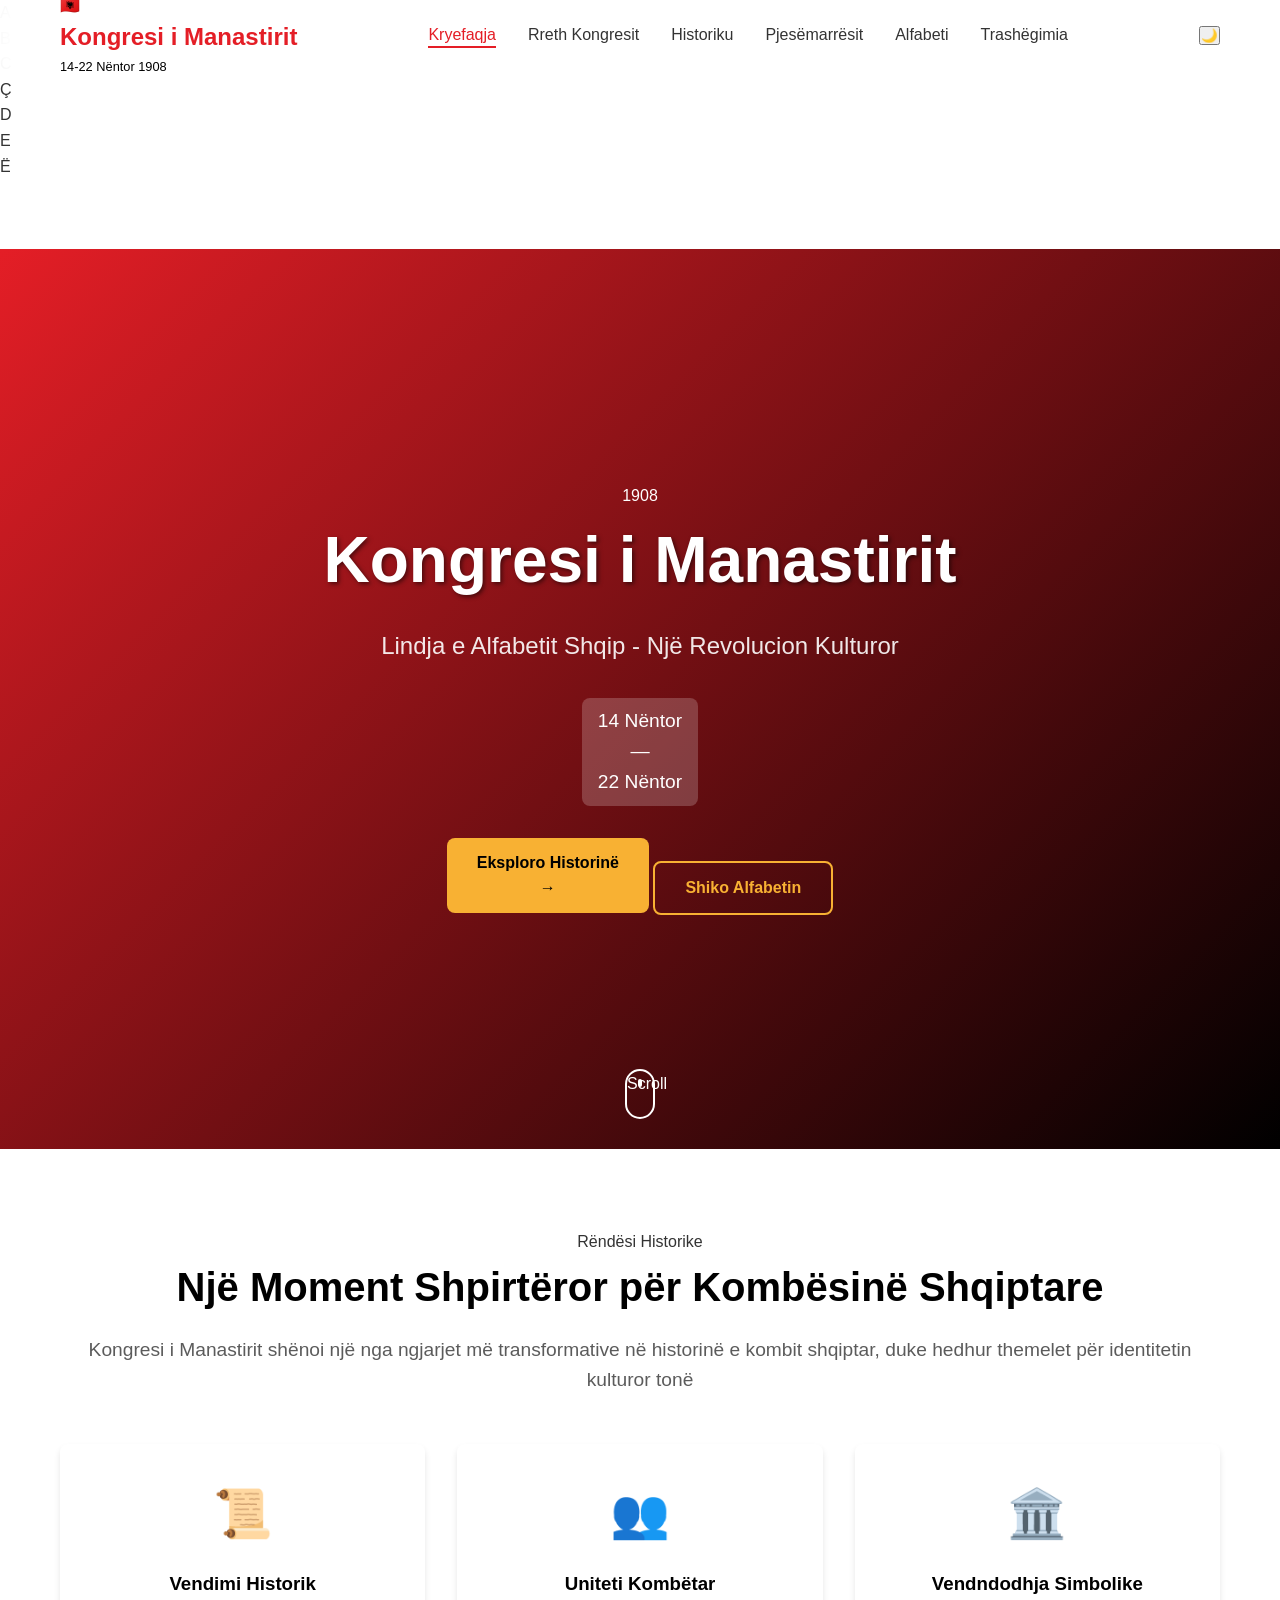
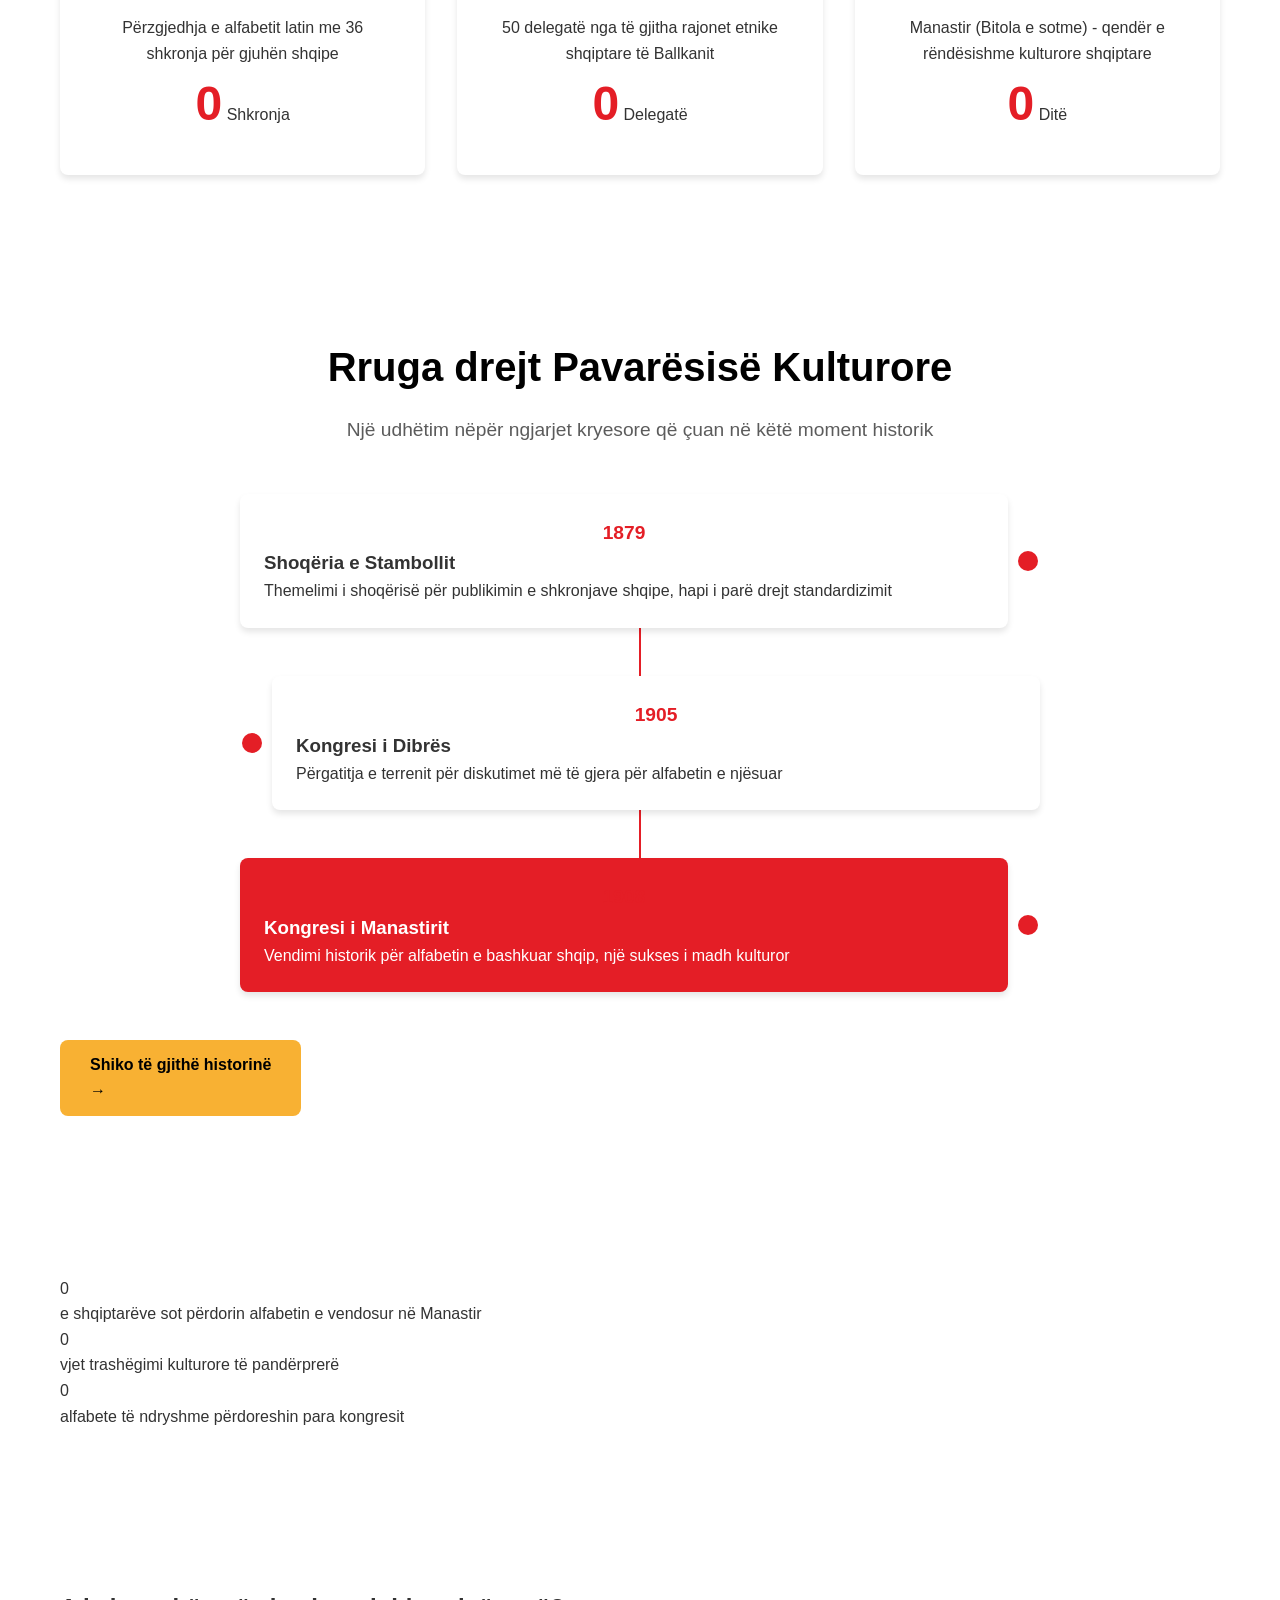
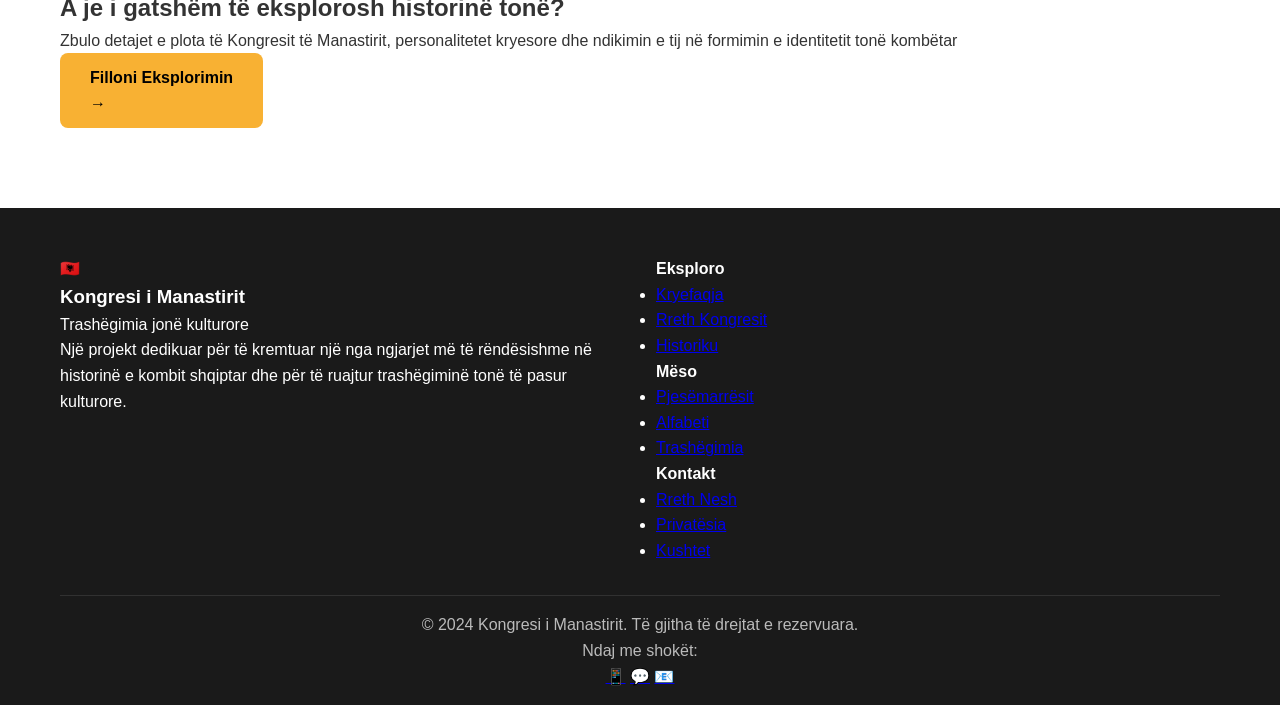
==== commit dd3f61f7: "Update index.html" ====
--- a/index.html
+++ b/index.html
@@ -1,389 +1,308 @@
-<!doctype html>
+<!DOCTYPE html>
 <html lang="sq">
-    <head>
-        <meta charset="UTF-8" />
-        <meta name="viewport" content="width=device-width, initial-scale=1.0" />
-        <title>Kongresi i Manastirit - Faqja Kryesore</title>
-        <link rel="stylesheet" href="style.css" />
-        <link
-            href="https://fonts.googleapis.com/css2?family=Playfair+Display:wght@400;700&family=Inter:wght@300;400;600;700&display=swap"
-            rel="stylesheet"
-        />
-    </head>
-    <body>
-        <!-- Animated Background Elements -->
-        <div class="floating-elements">
-            <div class="floating-letter">A</div>
-            <div class="floating-letter">B</div>
-            <div class="floating-letter">C</div>
-            <div class="floating-letter">Ç</div>
-            <div class="floating-letter">D</div>
-            <div class="floating-letter">E</div>
-            <div class="floating-letter">Ë</div>
-        </div>
-
-        <!-- Navigation -->
-        <nav class="navbar">
-            <div class="nav-container">
-                <div class="nav-logo">
-                    <div class="logo-icon">🇦🇱</div>
-                    <div class="logo-text">
-                        <h2>Kongresi i Manastirit</h2>
-                        <span>14-22 Nëntor 1908</span>
-                    </div>
-                </div>
-                <ul class="nav-menu">
-                    <li class="nav-item">
-                        <a href="index.html" class="nav-link active"
-                            >Kryefaqja</a
-                        >
-                    </li>
-                    <li class="nav-item">
-                        <a href="rreth.html" class="nav-link"
-                            >Rreth Kongresit</a
-                        >
-                    </li>
-                    <li class="nav-item">
-                        <a href="historiku.html" class="nav-link">Historiku</a>
-                    </li>
-                    <li class="nav-item">
-                        <a href="pjesemarresit.html" class="nav-link"
-                            >Pjesëmarrësit</a
-                        >
-                    </li>
-                    <li class="nav-item">
-                        <a href="alfabeti.html" class="nav-link">Alfabeti</a>
-                    </li>
-                    <li class="nav-item">
-                        <a href="trashigimi.html" class="nav-link"
-                            >Trashëgimia</a
-                        >
-                    </li>
-                </ul>
-                <div class="nav-actions">
-                    <button class="theme-toggle" id="themeToggle">🌙</button>
-                </div>
-                <div class="hamburger">
-                    <span class="bar"></span>
-                    <span class="bar"></span>
-                    <span class="bar"></span>
-                </div>
-            </div>
-        </nav>
-
-        <!-- Hero Section -->
-        <header class="hero">
-            <div class="hero-background">
-                <div class="hero-pattern"></div>
-                <div class="hero-glow"></div>
-            </div>
-            <div class="hero-content">
-                <div class="hero-badge">1908</div>
-                <h1 class="hero-title">
-                    <span class="title-line">Kongresi i</span>
-                    <span class="title-line highlight">Manastirit</span>
-                </h1>
-                <p class="hero-subtitle">
-                    Lindja e Alfabetit Shqip - Një Revolucion Kulturor
-                </p>
-                <div class="hero-date">
-                    <div class="date-item">
-                        <span class="date-number">14</span>
-                        <span class="date-label">Nëntor</span>
-                    </div>
-                    <div class="date-separator">—</div>
-                    <div class="date-item">
-                        <span class="date-number">22</span>
-                        <span class="date-label">Nëntor</span>
-                    </div>
-                </div>
-                <div class="hero-actions">
-                    <a href="#intro" class="cta-button primary">
-                        <span>Eksploro Historinë</span>
+<head>
+    <meta charset="UTF-8">
+    <meta name="viewport" content="width=device-width, initial-scale=1.0">
+    <title>Kongresi i Manastirit - Faqja Kryesore</title>
+    <link rel="stylesheet" href="style.css">
+    <link href="https://fonts.googleapis.com/css2?family=Playfair+Display:wght@400;700&family=Inter:wght@300;400;600;700&display=swap" rel="stylesheet">
+</head>
+<body>
+    <!-- Animated Background Elements -->
+    <div class="floating-elements">
+        <div class="floating-letter">A</div>
+        <div class="floating-letter">B</div>
+        <div class="floating-letter">C</div>
+        <div class="floating-letter">Ç</div>
+        <div class="floating-letter">D</div>
+        <div class="floating-letter">E</div>
+        <div class="floating-letter">Ë</div>
+    </div>
+
+    <!-- Navigation -->
+    <nav class="navbar">
+        <div class="nav-container">
+            <div class="nav-logo">
+                <div class="logo-icon">🇦🇱</div>
+                <div class="logo-text">
+                    <h2>Kongresi i Manastirit</h2>
+                    <span>14-22 Nëntor 1908</span>
+                </div>
+            </div>
+            <ul class="nav-menu">
+                <li class="nav-item"><a href="index.html" class="nav-link active">Kryefaqja</a></li>
+                <li class="nav-item"><a href="rreth.html" class="nav-link">Rreth Kongresit</a></li>
+                <li class="nav-item"><a href="historiku.html" class="nav-link">Historiku</a></li>
+                <li class="nav-item"><a href="pjesemarresit.html" class="nav-link">Pjesëmarrësit</a></li>
+                <li class="nav-item"><a href="alfabeti.html" class="nav-link">Alfabeti</a></li>
+                <li class="nav-item"><a href="trashigimi.html" class="nav-link">Trashëgimia</a></li>
+            </ul>
+            <div class="nav-actions">
+                <button class="theme-toggle" id="themeToggle">🌙</button>
+            </div>
+            <div class="hamburger">
+                <span class="bar"></span>
+                <span class="bar"></span>
+                <span class="bar"></span>
+            </div>
+        </div>
+    </nav>
+
+    <!-- Hero Section -->
+    <header class="hero">
+        <div class="hero-background">
+            <div class="hero-pattern"></div>
+            <div class="hero-glow"></div>
+        </div>
+        <div class="hero-content">
+            <div class="hero-badge">1908</div>
+            <h1 class="hero-title">
+                <span class="title-line">Kongresi i</span>
+                <span class="title-line highlight">Manastirit</span>
+            </h1>
+            <p class="hero-subtitle">Lindja e Alfabetit Shqip - Një Revolucion Kulturor</p>
+            <div class="hero-date">
+                <div class="date-item">
+                    <span class="date-number">14</span>
+                    <span class="date-label">Nëntor</span>
+                </div>
+                <div class="date-separator">—</div>
+                <div class="date-item">
+                    <span class="date-number">22</span>
+                    <span class="date-label">Nëntor</span>
+                </div>
+            </div>
+            <div class="hero-actions">
+                <a href="#intro" class="cta-button primary">
+                    <span>Eksploro Historinë</span>
+                    <div class="button-arrow">→</div>
+                </a>
+                <a href="alfabeti.html" class="cta-button secondary">
+                    <span>Shiko Alfabetin</span>
+                </a>
+            </div>
+        </div>
+        <div class="hero-scroll">
+            <div class="scroll-indicator">
+                <div class="scroll-text">Scroll</div>
+                <div class="scroll-arrow"></div>
+            </div>
+        </div>
+    </header>
+
+    <main>
+        <!-- Introduction Section -->
+        <section id="intro" class="intro-section">
+            <div class="container">
+                <div class="section-header">
+                    <div class="section-badge">Rëndësi Historike</div>
+                    <h2>Një Moment Shpirtëror për Kombësinë Shqiptare</h2>
+                    <p>Kongresi i Manastirit shënoi një nga ngjarjet më transformative në historinë e kombit shqiptar, duke hedhur themelet për identitetin kulturor tonë</p>
+                </div>
+                
+                <div class="features-grid">
+                    <div class="feature-card">
+                        <div class="feature-icon">
+                            <div class="icon-wrapper">
+                                <span>📜</span>
+                            </div>
+                        </div>
+                        <h3>Vendimi Historik</h3>
+                        <p>Përzgjedhja e alfabetit latin me 36 shkronja për gjuhën shqipe</p>
+                        <div class="feature-stats">
+                            <div class="stat">
+                                <span class="stat-number">36</span>
+                                <span class="stat-label">Shkronja</span>
+                            </div>
+                        </div>
+                    </div>
+                    
+                    <div class="feature-card">
+                        <div class="feature-icon">
+                            <div class="icon-wrapper">
+                                <span>👥</span>
+                            </div>
+                        </div>
+                        <h3>Uniteti Kombëtar</h3>
+                        <p>50 delegatë nga të gjitha rajonet etnike shqiptare të Ballkanit</p>
+                        <div class="feature-stats">
+                            <div class="stat">
+                                <span class="stat-number">50</span>
+                                <span class="stat-label">Delegatë</span>
+                            </div>
+                        </div>
+                    </div>
+                    
+                    <div class="feature-card">
+                        <div class="feature-icon">
+                            <div class="icon-wrapper">
+                                <span>🏛️</span>
+                            </div>
+                        </div>
+                        <h3>Vendndodhja Simbolike</h3>
+                        <p>Manastir (Bitola e sotme) - qendër e rëndësishme kulturore shqiptare</p>
+                        <div class="feature-stats">
+                            <div class="stat">
+                                <span class="stat-number">9</span>
+                                <span class="stat-label">Ditë</span>
+                            </div>
+                        </div>
+                    </div>
+                </div>
+            </div>
+        </section>
+
+        <!-- Timeline Preview -->
+        <section class="timeline-preview">
+            <div class="container">
+                <div class="section-header">
+                    <h2>Rruga drejt Pavarësisë Kulturore</h2>
+                    <p>Një udhëtim nëpër ngjarjet kryesore që çuan në këtë moment historik</p>
+                </div>
+                
+                <div class="timeline">
+                    <div class="timeline-item">
+                        <div class="timeline-marker">
+                            <div class="marker-dot"></div>
+                            <div class="marker-line"></div>
+                        </div>
+                        <div class="timeline-content">
+                            <div class="timeline-date">1879</div>
+                            <h3>Shoqëria e Stambollit</h3>
+                            <p>Themelimi i shoqërisë për publikimin e shkronjave shqipe, hapi i parë drejt standardizimit</p>
+                        </div>
+                    </div>
+                    
+                    <div class="timeline-item">
+                        <div class="timeline-marker">
+                            <div class="marker-dot"></div>
+                            <div class="marker-line"></div>
+                        </div>
+                        <div class="timeline-content">
+                            <div class="timeline-date">1905</div>
+                            <h3>Kongresi i Dibrës</h3>
+                            <p>Përgatitja e terrenit për diskutimet më të gjera për alfabetin e njësuar</p>
+                        </div>
+                    </div>
+                    
+                    <div class="timeline-item highlight">
+                        <div class="timeline-marker">
+                            <div class="marker-dot"></div>
+                            <div class="marker-line"></div>
+                        </div>
+                        <div class="timeline-content">
+                            <div class="timeline-date">1908</div>
+                            <h3>Kongresi i Manastirit</h3>
+                            <p>Vendimi historik për alfabetin e bashkuar shqip, një sukses i madh kulturor</p>
+                        </div>
+                    </div>
+                </div>
+                
+                <div class="section-actions">
+                    <a href="historiku.html" class="cta-button outline">
+                        <span>Shiko të gjithë historinë</span>
                         <div class="button-arrow">→</div>
                     </a>
-                    <a href="alfabeti.html" class="cta-button secondary">
-                        <span>Shiko Alfabetin</span>
-                    </a>
-                </div>
-            </div>
-            <div class="hero-scroll">
-                <div class="scroll-indicator">
-                    <div class="scroll-text">Scroll</div>
-                    <div class="scroll-arrow"></div>
-                </div>
-            </div>
-        </header>
-
-        <main>
-            <!-- Introduction Section -->
-            <section id="intro" class="intro-section">
-                <div class="container">
-                    <div class="section-header">
-                        <div class="section-badge">Rëndësi Historike</div>
-                        <h2>Një Moment Shpirtëror për Kombësinë Shqiptare</h2>
-                        <p>
-                            Kongresi i Manastirit shënoi një nga ngjarjet më
-                            transformative në historinë e kombit shqiptar, duke
-                            hedhur themelet për identitetin kulturor tonë
-                        </p>
-                    </div>
-
-                    <div class="features-grid">
-                        <div class="feature-card">
-                            <div class="feature-icon">
-                                <div class="icon-wrapper">
-                                    <span>📜</span>
-                                </div>
-                            </div>
-                            <h3>Vendimi Historik</h3>
-                            <p>
-                                Përzgjedhja e alfabetit latin me 36 shkronja për
-                                gjuhën shqipe
-                            </p>
-                            <div class="feature-stats">
-                                <div class="stat">
-                                    <span class="stat-number">36</span>
-                                    <span class="stat-label">Shkronja</span>
-                                </div>
-                            </div>
-                        </div>
-
-                        <div class="feature-card">
-                            <div class="feature-icon">
-                                <div class="icon-wrapper">
-                                    <span>👥</span>
-                                </div>
-                            </div>
-                            <h3>Uniteti Kombëtar</h3>
-                            <p>
-                                50 delegatë nga të gjitha rajonet etnike
-                                shqiptare të Ballkanit
-                            </p>
-                            <div class="feature-stats">
-                                <div class="stat">
-                                    <span class="stat-number">50</span>
-                                    <span class="stat-label">Delegatë</span>
-                                </div>
-                            </div>
-                        </div>
-
-                        <div class="feature-card">
-                            <div class="feature-icon">
-                                <div class="icon-wrapper">
-                                    <span>🏛️</span>
-                                </div>
-                            </div>
-                            <h3>Vendndodhja Simbolike</h3>
-                            <p>
-                                Manastir (Bitola e sotme) - qendër e rëndësishme
-                                kulturore shqiptare
-                            </p>
-                            <div class="feature-stats">
-                                <div class="stat">
-                                    <span class="stat-number">9</span>
-                                    <span class="stat-label">Ditë</span>
-                                </div>
-                            </div>
-                        </div>
-                    </div>
-                </div>
-            </section>
-
-            <!-- Timeline Preview -->
-            <section class="timeline-preview">
-                <div class="container">
-                    <div class="section-header">
-                        <h2>Rruga drejt Pavarësisë Kulturore</h2>
-                        <p>
-                            Një udhëtim nëpër ngjarjet kryesore që çuan në këtë
-                            moment historik
-                        </p>
-                    </div>
-
-                    <div class="timeline">
-                        <div class="timeline-item">
-                            <div class="timeline-marker">
-                                <div class="marker-dot"></div>
-                                <div class="marker-line"></div>
-                            </div>
-                            <div class="timeline-content">
-                                <div class="timeline-date">1879</div>
-                                <h3>Shoqëria e Stambollit</h3>
-                                <p>
-                                    Themelimi i shoqërisë për publikimin e
-                                    shkronjave shqipe, hapi i parë drejt
-                                    standardizimit
-                                </p>
-                            </div>
-                        </div>
-
-                        <div class="timeline-item">
-                            <div class="timeline-marker">
-                                <div class="marker-dot"></div>
-                                <div class="marker-line"></div>
-                            </div>
-                            <div class="timeline-content">
-                                <div class="timeline-date">1905</div>
-                                <h3>Kongresi i Dibrës</h3>
-                                <p>
-                                    Përgatitja e terrenit për diskutimet më të
-                                    gjera për alfabetin e njësuar
-                                </p>
-                            </div>
-                        </div>
-
-                        <div class="timeline-item highlight">
-                            <div class="timeline-marker">
-                                <div class="marker-dot"></div>
-                                <div class="marker-line"></div>
-                            </div>
-                            <div class="timeline-content">
-                                <div class="timeline-date">1908</div>
-                                <h3>Kongresi i Manastirit</h3>
-                                <p>
-                                    Vendimi historik për alfabetin e bashkuar
-                                    shqip, një sukses i madh kulturor
-                                </p>
-                            </div>
-                        </div>
-                    </div>
-
-                    <div class="section-actions">
-                        <a href="historiku.html" class="cta-button outline">
-                            <span>Shiko të gjithë historinë</span>
+                </div>
+            </div>
+        </section>
+
+        <!-- Quick Facts -->
+        <section class="facts-section">
+            <div class="container">
+                <div class="facts-grid">
+                    <div class="fact-card">
+                        <div class="fact-number">83%</div>
+                        <div class="fact-text">e shqiptarëve sot përdorin alfabetin e vendosur në Manastir</div>
+                    </div>
+                    <div class="fact-card">
+                        <div class="fact-number">115</div>
+                        <div class="fact-text">vjet trashëgimi kulturore të pandërprerë</div>
+                    </div>
+                    <div class="fact-card">
+                        <div class="fact-number">4</div>
+                        <div class="fact-text">alfabete të ndryshme përdoreshin para kongresit</div>
+                    </div>
+                </div>
+            </div>
+        </section>
+
+        <!-- CTA Section -->
+        <section class="cta-section">
+            <div class="container">
+                <div class="cta-content">
+                    <h2>A je i gatshëm të eksplorosh historinë tonë?</h2>
+                    <p>Zbulo detajet e plota të Kongresit të Manastirit, personalitetet kryesore dhe ndikimin e tij në formimin e identitetit tonë kombëtar</p>
+                    <div class="cta-actions">
+                        <a href="rreth.html" class="cta-button primary large">
+                            <span>Filloni Eksplorimin</span>
                             <div class="button-arrow">→</div>
                         </a>
                     </div>
                 </div>
-            </section>
-
-            <!-- Quick Facts -->
-            <section class="facts-section">
-                <div class="container">
-                    <div class="facts-grid">
-                        <div class="fact-card">
-                            <div class="fact-number">83%</div>
-                            <div class="fact-text">
-                                e shqiptarëve sot përdorin alfabetin e vendosur
-                                në Manastir
-                            </div>
-                        </div>
-                        <div class="fact-card">
-                            <div class="fact-number">115</div>
-                            <div class="fact-text">
-                                vjet trashëgimi kulturore të pandërprerë
-                            </div>
-                        </div>
-                        <div class="fact-card">
-                            <div class="fact-number">4</div>
-                            <div class="fact-text">
-                                alfabete të ndryshme përdoreshin para kongresit
-                            </div>
-                        </div>
-                    </div>
-                </div>
-            </section>
-
-            <!-- CTA Section -->
-            <section class="cta-section">
-                <div class="container">
-                    <div class="cta-content">
-                        <h2>A je i gatshëm të eksplorosh historinë tonë?</h2>
-                        <p>
-                            Zbulo detajet e plota të Kongresit të Manastirit,
-                            personalitetet kryesore dhe ndikimin e tij në
-                            formimin e identitetit tonë kombëtar
-                        </p>
-                        <div class="cta-actions">
-                            <a
-                                href="rreth.html"
-                                class="cta-button primary large"
-                            >
-                                <span>Filloni Eksplorimin</span>
-                                <div class="button-arrow">→</div>
-                            </a>
-                        </div>
-                    </div>
-                </div>
-            </section>
-        </main>
-
-        <!-- Footer -->
-        <footer class="footer">
-            <div class="container">
-                <div class="footer-content">
-                    <div class="footer-main">
-                        <div class="footer-logo">
-                            <div class="logo-icon">🇦🇱</div>
-                            <div class="logo-text">
-                                <h3>Kongresi i Manastirit</h3>
-                                <p>Trashëgimia jonë kulturore</p>
-                            </div>
-                        </div>
-                        <p class="footer-description">
-                            Një projekt dedikuar për të kremtuar një nga
-                            ngjarjet më të rëndësishme në historinë e kombit
-                            shqiptar dhe për të ruajtur trashëgiminë tonë të
-                            pasur kulturore.
-                        </p>
-                    </div>
-
-                    <div class="footer-links">
-                        <div class="footer-column">
-                            <h4>Eksploro</h4>
-                            <ul>
-                                <li><a href="index.html">Kryefaqja</a></li>
-                                <li>
-                                    <a href="rreth.html">Rreth Kongresit</a>
-                                </li>
-                                <li><a href="historiku.html">Historiku</a></li>
-                            </ul>
-                        </div>
-                        <div class="footer-column">
-                            <h4>Mëso</h4>
-                            <ul>
-                                <li>
-                                    <a href="pjesemarresit.html"
-                                        >Pjesëmarrësit</a
-                                    >
-                                </li>
-                                <li><a href="alfabeti.html">Alfabeti</a></li>
-                                <li>
-                                    <a href="trashigimi.html">Trashëgimia</a>
-                                </li>
-                            </ul>
-                        </div>
-                        <div class="footer-column">
-                            <h4>Kontakt</h4>
-                            <ul>
-                                <li><a href="#">Rreth Nesh</a></li>
-                                <li><a href="#">Privatësia</a></li>
-                                <li><a href="#">Kushtet</a></li>
-                            </ul>
-                        </div>
-                    </div>
-                </div>
-
-                <div class="footer-bottom">
-                    <div class="footer-copyright">
-                        <p>
-                            &copy; 2024 Kongresi i Manastirit. Të gjitha të
-                            drejtat e rezervuara.
-                        </p>
-                    </div>
-                    <div class="footer-social">
-                        <span>Ndaj me shokët:</span>
-                        <div class="social-links">
-                            <a href="#" class="social-link">📱</a>
-                            <a href="#" class="social-link">💬</a>
-                            <a href="#" class="social-link">📧</a>
-                        </div>
-                    </div>
-                </div>
-            </div>
-        </footer>
-
-        <script src="script.js"></script>
-    </body>
+            </div>
+        </section>
+    </main>
+
+    <!-- Footer -->
+    <footer class="footer">
+        <div class="container">
+            <div class="footer-content">
+                <div class="footer-main">
+                    <div class="footer-logo">
+                        <div class="logo-icon">🇦🇱</div>
+                        <div class="logo-text">
+                            <h3>Kongresi i Manastirit</h3>
+                            <p>Trashëgimia jonë kulturore</p>
+                        </div>
+                    </div>
+                    <p class="footer-description">Një projekt dedikuar për të kremtuar një nga ngjarjet më të rëndësishme në historinë e kombit shqiptar dhe për të ruajtur trashëgiminë tonë të pasur kulturore.</p>
+                </div>
+                
+                <div class="footer-links">
+                    <div class="footer-column">
+                        <h4>Eksploro</h4>
+                        <ul>
+                            <li><a href="index.html">Kryefaqja</a></li>
+                            <li><a href="rreth.html">Rreth Kongresit</a></li>
+                            <li><a href="historiku.html">Historiku</a></li>
+                        </ul>
+                    </div>
+                    <div class="footer-column">
+                        <h4>Mëso</h4>
+                        <ul>
+                            <li><a href="pjesemarresit.html">Pjesëmarrësit</a></li>
+                            <li><a href="alfabeti.html">Alfabeti</a></li>
+                            <li><a href="trashigimi.html">Trashëgimia</a></li>
+                        </ul>
+                    </div>
+                    <div class="footer-column">
+                        <h4>Kontakt</h4>
+                        <ul>
+                            <li><a href="#">Rreth Nesh</a></li>
+                            <li><a href="#">Privatësia</a></li>
+                            <li><a href="#">Kushtet</a></li>
+                        </ul>
+                    </div>
+                </div>
+            </div>
+            
+            <div class="footer-bottom">
+                <div class="footer-copyright">
+                    <p>&copy; 2024 Kongresi i Manastirit. Të gjitha të drejtat e rezervuara.</p>
+                </div>
+                <div class="footer-social">
+                    <span>Ndaj me shokët:</span>
+                    <div class="social-links">
+                        <a href="#" class="social-link">📱</a>
+                        <a href="#" class="social-link">💬</a>
+                        <a href="#" class="social-link">📧</a>
+                    </div>
+                </div>
+            </div>
+        </div>
+    </footer>
+
+    <script src="script.js"></script>
+</body>
 </html>
--- a/style.css
+++ b/style.css
@@ -2105,3 +2105,35 @@
 .fade-in {
     animation: fadeInUp 0.6s ease forwards;
 }
+
+
+    .image-container {
+    position: relative;
+    border-radius: var(--border-radius-lg);
+    overflow: hidden;
+    box-shadow: var(--shadow-lg);
+}
+
+.historical-image {
+    width: 100%;
+    height: 300px;
+    object-fit: cover;
+    display: block;
+    transition: var(--transition);
+}
+
+.historical-image:hover {
+    transform: scale(1.02);
+}
+
+.image-caption {
+    position: absolute;
+    bottom: 0;
+    left: 0;
+    right: 0;
+    background: linear-gradient(transparent, rgba(0,0,0,0.8));
+    color: white;
+    padding: 1rem;
+    font-size: 0.9rem;
+    text-align: center;
+}
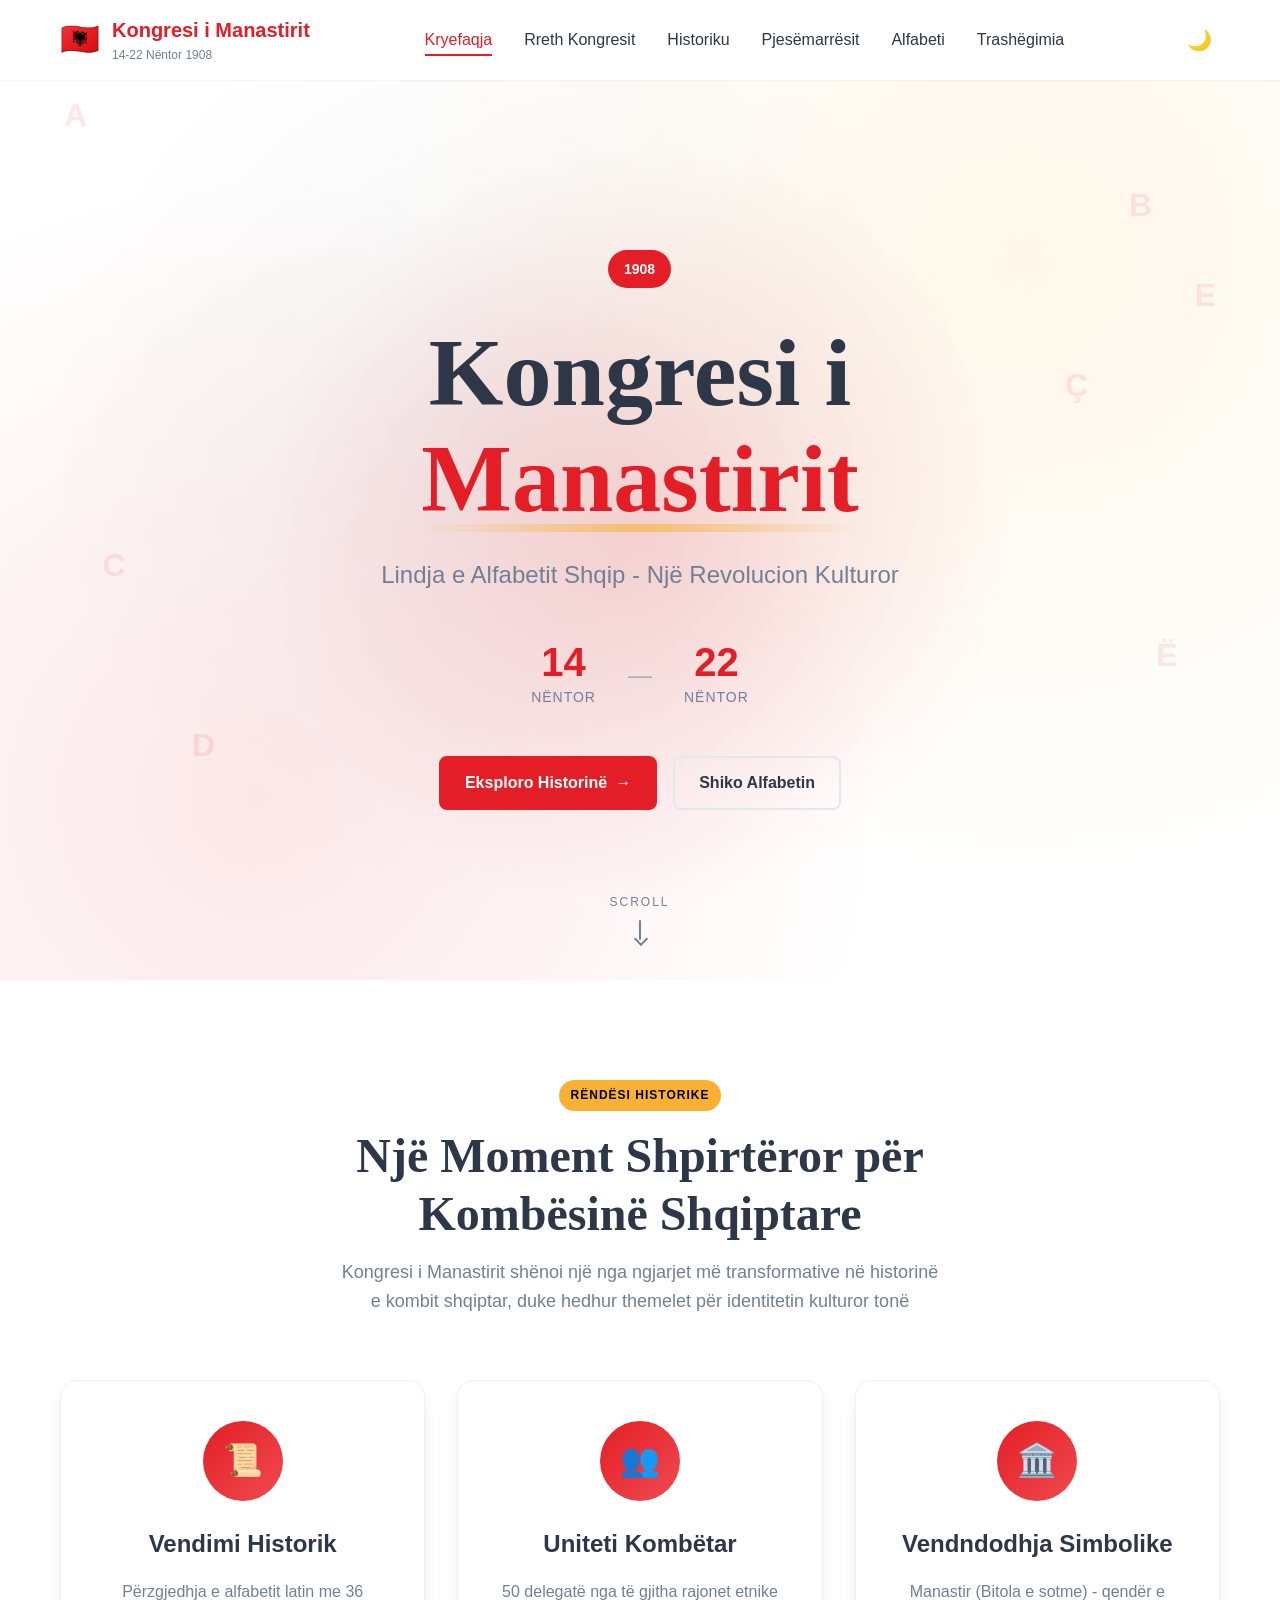
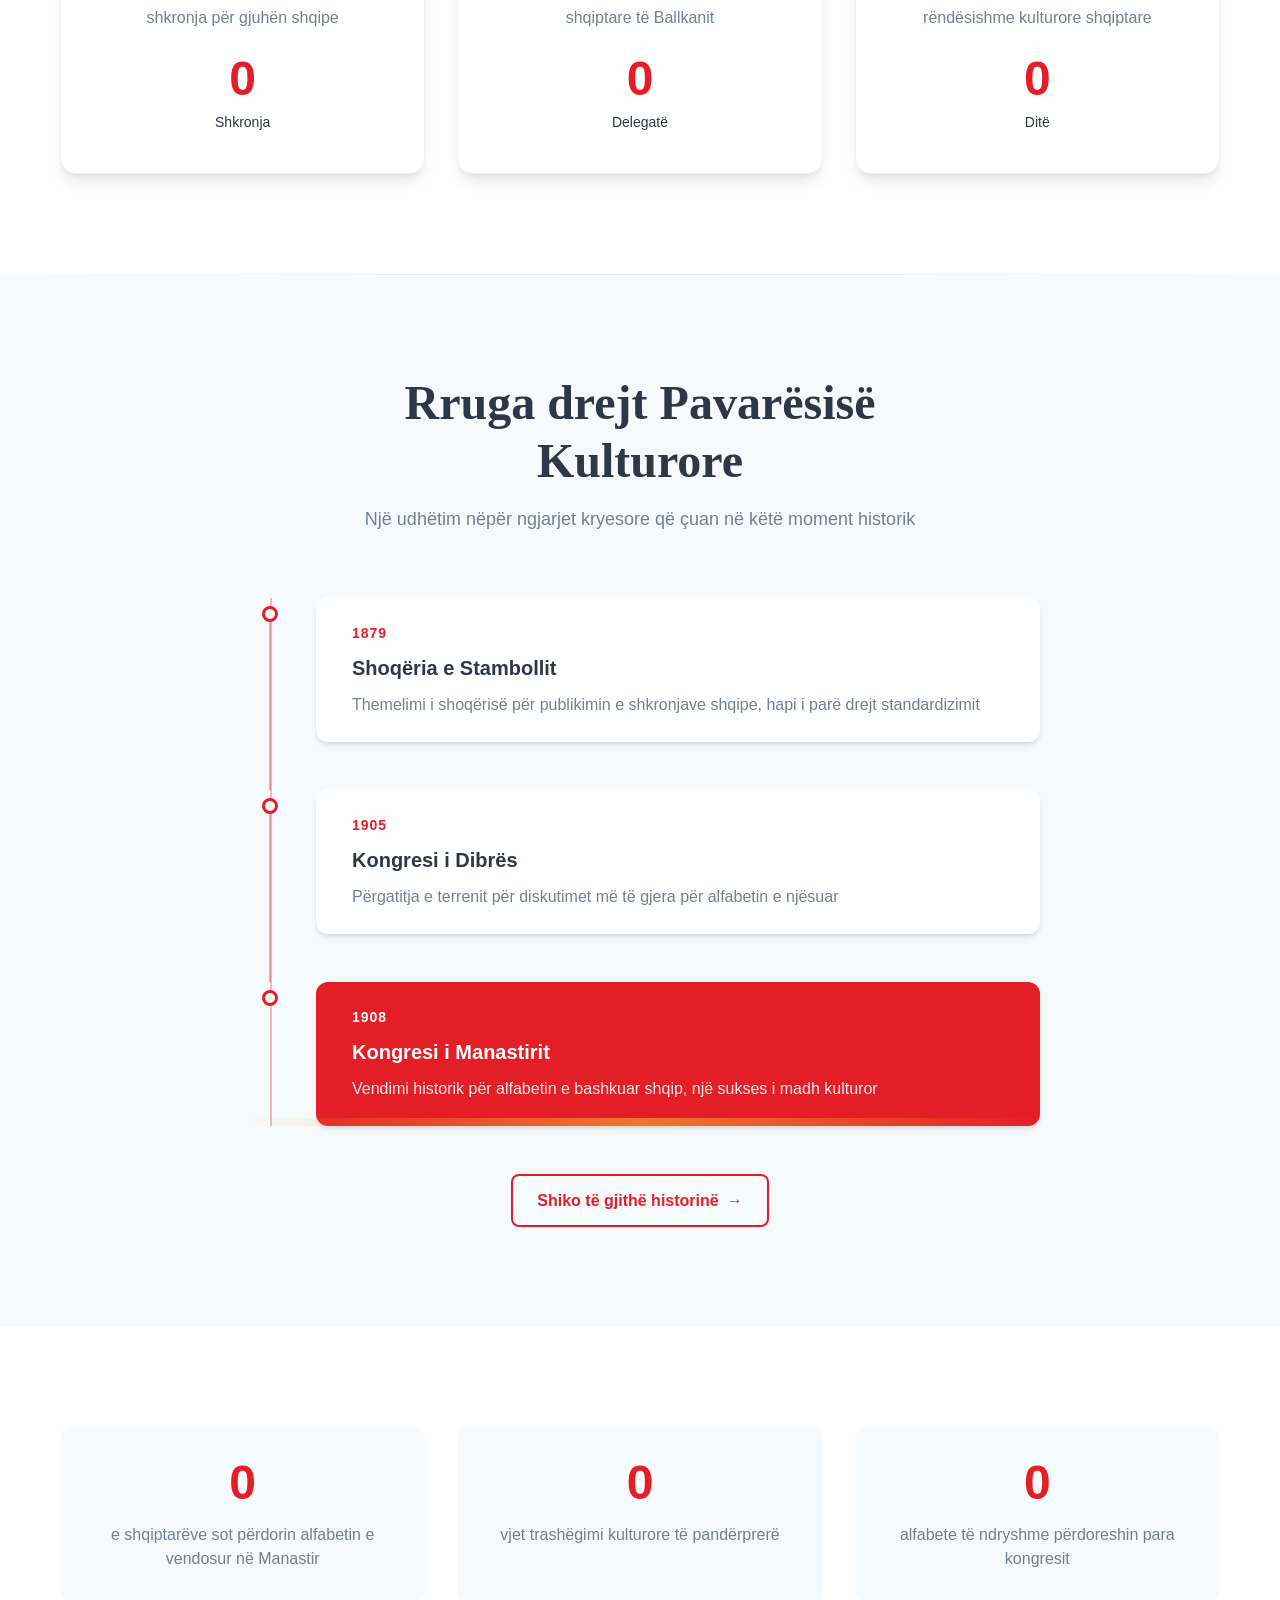
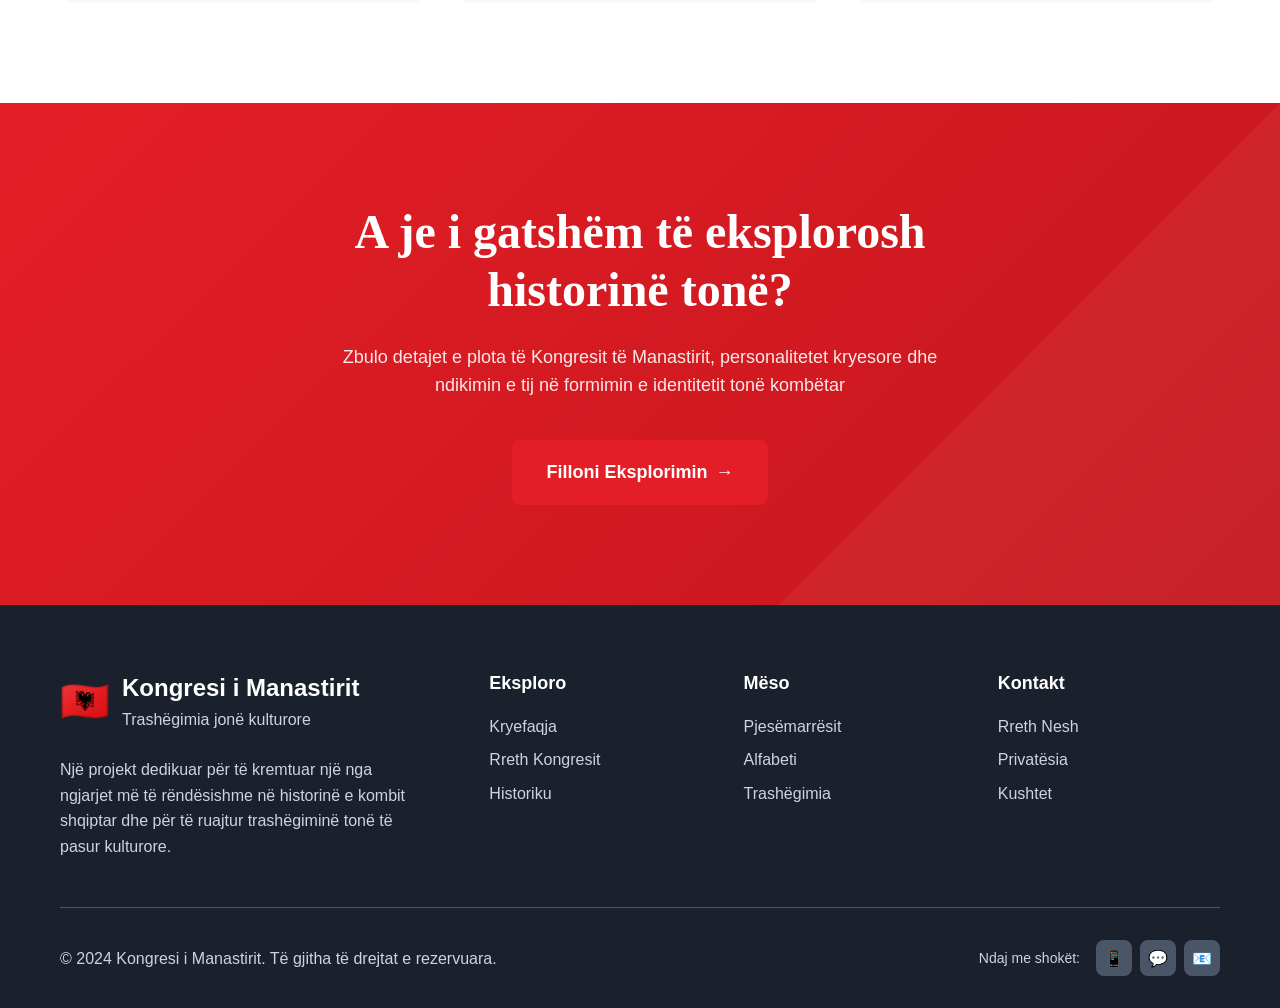
==== commit 9487c6df: "Update index.html" ====
--- a/index.html
+++ b/index.html
@@ -55,7 +55,7 @@
             <div class="hero-glow"></div>
         </div>
         <div class="hero-content">
-            <div class="hero-badge">1908</div>
+            <div class="hero-badge" data-count="1908">1908</div>
             <h1 class="hero-title">
                 <span class="title-line">Kongresi i</span>
                 <span class="title-line highlight">Manastirit</span>
@@ -63,12 +63,12 @@
             <p class="hero-subtitle">Lindja e Alfabetit Shqip - Një Revolucion Kulturor</p>
             <div class="hero-date">
                 <div class="date-item">
-                    <span class="date-number">14</span>
+                    <span class="date-number" data-count="14">14</span>
                     <span class="date-label">Nëntor</span>
                 </div>
                 <div class="date-separator">—</div>
                 <div class="date-item">
-                    <span class="date-number">22</span>
+                    <span class="date-number" data-count="22">22</span>
                     <span class="date-label">Nëntor</span>
                 </div>
             </div>
@@ -111,7 +111,7 @@
                         <p>Përzgjedhja e alfabetit latin me 36 shkronja për gjuhën shqipe</p>
                         <div class="feature-stats">
                             <div class="stat">
-                                <span class="stat-number">36</span>
+                                <span class="stat-number" data-count="36">36</span>
                                 <span class="stat-label">Shkronja</span>
                             </div>
                         </div>
@@ -127,7 +127,7 @@
                         <p>50 delegatë nga të gjitha rajonet etnike shqiptare të Ballkanit</p>
                         <div class="feature-stats">
                             <div class="stat">
-                                <span class="stat-number">50</span>
+                                <span class="stat-number" data-count="50">50</span>
                                 <span class="stat-label">Delegatë</span>
                             </div>
                         </div>
@@ -143,7 +143,7 @@
                         <p>Manastir (Bitola e sotme) - qendër e rëndësishme kulturore shqiptare</p>
                         <div class="feature-stats">
                             <div class="stat">
-                                <span class="stat-number">9</span>
+                                <span class="stat-number" data-count="9">9</span>
                                 <span class="stat-label">Ditë</span>
                             </div>
                         </div>
--- a/style.css
+++ b/style.css
@@ -1,4 +1,4 @@
-/* Reset dhe stilizime bazë */
+/* Reset and Base Styles */
 * {
     margin: 0;
     padding: 0;
@@ -7,26 +7,75 @@
 
 :root {
     --primary-color: #e41e26;
+    --primary-dark: #c4161d;
+    --primary-light: #f04a50;
     --secondary-color: #000000;
     --accent-color: #f8b133;
-    --text-color: #333333;
-    --light-bg: #f5f5f5;
-    --dark-bg: #1a1a1a;
+    --accent-dark: #e6a022;
+    --text-color: #2d3748;
+    --text-light: #718096;
+    --text-lighter: #a0aec0;
+    --light-bg: #f7fafc;
+    --dark-bg: #1a202c;
     --white: #ffffff;
+    --gray-50: #f9fafb;
+    --gray-100: #f7fafc;
+    --gray-200: #edf2f7;
+    --gray-300: #e2e8f0;
+    --gray-400: #cbd5e0;
+    --gray-500: #a0aec0;
+    --gray-600: #718096;
+    --gray-700: #4a5568;
+    --gray-800: #2d3748;
+    --gray-900: #1a202c;
+    
+    --shadow-sm: 0 1px 2px 0 rgba(0, 0, 0, 0.05);
+    --shadow: 0 1px 3px 0 rgba(0, 0, 0, 0.1), 0 1px 2px 0 rgba(0, 0, 0, 0.06);
+    --shadow-md: 0 4px 6px -1px rgba(0, 0, 0, 0.1), 0 2px 4px -1px rgba(0, 0, 0, 0.06);
+    --shadow-lg: 0 10px 15px -3px rgba(0, 0, 0, 0.1), 0 4px 6px -2px rgba(0, 0, 0, 0.05);
+    --shadow-xl: 0 20px 25px -5px rgba(0, 0, 0, 0.1), 0 10px 10px -5px rgba(0, 0, 0, 0.04);
+    
+    --border-radius: 8px;
+    --border-radius-lg: 12px;
+    --border-radius-xl: 16px;
+    
     --transition: all 0.3s ease;
-    --shadow: 0 4px 6px rgba(0, 0, 0, 0.1);
-    --border-radius: 8px;
+    --transition-slow: all 0.5s ease;
+    --transition-fast: all 0.15s ease;
+    
+    --font-heading: 'Playfair Display', serif;
+    --font-body: 'Inter', -apple-system, BlinkMacSystemFont, 'Segoe UI', Roboto, sans-serif;
+}
+
+[data-theme="dark"] {
+    --text-color: #e2e8f0;
+    --text-light: #cbd5e0;
+    --text-lighter: #a0aec0;
+    --light-bg: #2d3748;
+    --white: #1a202c;
+    --gray-50: #2d3748;
+    --gray-100: #2d3748;
+    --gray-200: #4a5568;
+    --gray-300: #4a5568;
+    --gray-400: #718096;
+    --gray-500: #a0aec0;
+    --gray-600: #cbd5e0;
+    --gray-700: #e2e8f0;
+    --gray-800: #f7fafc;
+    --gray-900: #ffffff;
 }
 
 html {
     scroll-behavior: smooth;
+    font-size: 16px;
 }
 
 body {
-    font-family: "Segoe UI", Tahoma, Geneva, Verdana, sans-serif;
+    font-family: var(--font-body);
     line-height: 1.6;
     color: var(--text-color);
     background-color: var(--white);
+    overflow-x: hidden;
 }
 
 .container {
@@ -35,14 +84,52 @@
     padding: 0 20px;
 }
 
+/* Floating Elements */
+.floating-elements {
+    position: fixed;
+    top: 0;
+    left: 0;
+    width: 100%;
+    height: 100%;
+    pointer-events: none;
+    z-index: 1;
+}
+
+.floating-letter {
+    position: absolute;
+    font-size: 2rem;
+    font-weight: bold;
+    color: rgba(228, 30, 38, 0.1);
+    animation: float 6s ease-in-out infinite;
+}
+
+.floating-letter:nth-child(1) { top: 10%; left: 5%; animation-delay: 0s; }
+.floating-letter:nth-child(2) { top: 20%; right: 10%; animation-delay: 1s; }
+.floating-letter:nth-child(3) { top: 60%; left: 8%; animation-delay: 2s; }
+.floating-letter:nth-child(4) { top: 40%; right: 15%; animation-delay: 3s; }
+.floating-letter:nth-child(5) { top: 80%; left: 15%; animation-delay: 4s; }
+.floating-letter:nth-child(6) { top: 30%; right: 5%; animation-delay: 5s; }
+.floating-letter:nth-child(7) { top: 70%; right: 8%; animation-delay: 6s; }
+
+@keyframes float {
+    0%, 100% { transform: translateY(0) rotate(0deg); }
+    50% { transform: translateY(-20px) rotate(5deg); }
+}
+
 /* Navigation */
 .navbar {
-    background: var(--white);
-    box-shadow: var(--shadow);
+    background: rgba(255, 255, 255, 0.95);
+    backdrop-filter: blur(10px);
+    box-shadow: var(--shadow-sm);
     position: fixed;
     width: 100%;
     top: 0;
     z-index: 1000;
+    transition: var(--transition);
+}
+
+[data-theme="dark"] .navbar {
+    background: rgba(26, 32, 44, 0.95);
 }
 
 .nav-container {
@@ -52,17 +139,29 @@
     display: flex;
     justify-content: space-between;
     align-items: center;
-    height: 70px;
-}
-
-.nav-logo h2 {
+    height: 80px;
+}
+
+.nav-logo {
+    display: flex;
+    align-items: center;
+    gap: 12px;
+}
+
+.logo-icon {
+    font-size: 2rem;
+}
+
+.logo-text h2 {
     color: var(--primary-color);
-    font-size: 1.5rem;
-}
-
-.nav-logo span {
-    color: var(--secondary-color);
-    font-size: 0.8rem;
+    font-size: 1.25rem;
+    font-weight: 700;
+    margin: 0;
+}
+
+.logo-text span {
+    color: var(--text-light);
+    font-size: 0.75rem;
     display: block;
 }
 
@@ -70,6 +169,7 @@
     display: flex;
     list-style: none;
     gap: 2rem;
+    margin: 0;
 }
 
 .nav-link {
@@ -78,6 +178,7 @@
     font-weight: 500;
     transition: var(--transition);
     position: relative;
+    padding: 8px 0;
 }
 
 .nav-link:hover,
@@ -86,330 +187,801 @@
 }
 
 .nav-link.active::after {
-    content: "";
-    position: absolute;
-    bottom: -5px;
+    content: '';
+    position: absolute;
+    bottom: 0;
     left: 0;
     width: 100%;
     height: 2px;
     background: var(--primary-color);
+    transform: scaleX(1);
+    transition: transform 0.3s ease;
+}
+
+.nav-link::after {
+    content: '';
+    position: absolute;
+    bottom: 0;
+    left: 0;
+    width: 100%;
+    height: 2px;
+    background: var(--primary-color);
+    transform: scaleX(0);
+    transition: transform 0.3s ease;
+}
+
+.nav-link:hover::after {
+    transform: scaleX(1);
+}
+
+.nav-actions {
+    display: flex;
+    align-items: center;
+    gap: 1rem;
+}
+
+.theme-toggle {
+    background: none;
+    border: none;
+    font-size: 1.25rem;
+    cursor: pointer;
+    padding: 8px;
+    border-radius: var(--border-radius);
+    transition: var(--transition);
+}
+
+.theme-toggle:hover {
+    background: var(--gray-100);
 }
 
 .hamburger {
     display: none;
     flex-direction: column;
     cursor: pointer;
+    padding: 8px;
+    background: none;
+    border: none;
 }
 
 .bar {
     width: 25px;
-    height: 3px;
+    height: 2px;
     background: var(--text-color);
     margin: 3px 0;
     transition: var(--transition);
+    border-radius: 2px;
 }
 
 /* Hero Section */
 .hero {
     height: 100vh;
-    background: linear-gradient(
-        135deg,
-        var(--primary-color),
-        var(--secondary-color)
-    );
     display: flex;
     align-items: center;
     justify-content: center;
     text-align: center;
+    position: relative;
+    margin-top: 80px;
+    overflow: hidden;
+}
+
+.hero-background {
+    position: absolute;
+    top: 0;
+    left: 0;
+    width: 100%;
+    height: 100%;
+    z-index: -1;
+}
+
+.hero-pattern {
+    position: absolute;
+    top: 0;
+    left: 0;
+    width: 100%;
+    height: 100%;
+    background: 
+        radial-gradient(circle at 20% 80%, rgba(228, 30, 38, 0.1) 0%, transparent 50%),
+        radial-gradient(circle at 80% 20%, rgba(248, 177, 51, 0.1) 0%, transparent 50%),
+        radial-gradient(circle at 40% 40%, rgba(0, 0, 0, 0.05) 0%, transparent 50%);
+}
+
+.hero-glow {
+    position: absolute;
+    top: 50%;
+    left: 50%;
+    transform: translate(-50%, -50%);
+    width: 60vw;
+    height: 60vw;
+    background: radial-gradient(circle, rgba(228, 30, 38, 0.15) 0%, transparent 70%);
+    border-radius: 50%;
+}
+
+.hero-content {
+    max-width: 800px;
+    padding: 0 20px;
+    z-index: 2;
+}
+
+.hero-badge {
+    display: inline-block;
+    background: var(--primary-color);
     color: var(--white);
-    position: relative;
-    margin-top: 70px;
-}
-
-.hero-content {
+    padding: 8px 16px;
+    border-radius: 50px;
+    font-size: 0.875rem;
+    font-weight: 600;
+    margin-bottom: 2rem;
+    animation: fadeInUp 0.8s ease;
+}
+
+.hero-title {
+    font-family: var(--font-heading);
+    font-size: clamp(3rem, 8vw, 6rem);
+    font-weight: 700;
+    line-height: 1.1;
+    margin-bottom: 1.5rem;
+    animation: fadeInUp 0.8s ease 0.2s both;
+}
+
+.title-line {
+    display: block;
+}
+
+.highlight {
+    color: var(--primary-color);
+    position: relative;
+    display: inline-block;
+}
+
+.highlight::after {
+    content: '';
+    position: absolute;
+    bottom: 0;
+    left: 0;
+    width: 100%;
+    height: 8px;
+    background: linear-gradient(90deg, transparent, var(--accent-color), transparent);
+    opacity: 0.6;
+    border-radius: 4px;
+}
+
+.hero-subtitle {
+    font-size: clamp(1.125rem, 3vw, 1.5rem);
+    color: var(--text-light);
+    margin-bottom: 3rem;
+    animation: fadeInUp 0.8s ease 0.4s both;
+}
+
+.hero-date {
+    display: flex;
+    align-items: center;
+    justify-content: center;
+    gap: 2rem;
+    margin-bottom: 3rem;
+    animation: fadeInUp 0.8s ease 0.6s both;
+}
+
+.date-item {
+    text-align: center;
+}
+
+.date-number {
+    display: block;
+    font-size: 2.5rem;
+    font-weight: 700;
+    color: var(--primary-color);
+    line-height: 1;
+}
+
+.date-label {
+    display: block;
+    font-size: 0.875rem;
+    color: var(--text-light);
+    text-transform: uppercase;
+    letter-spacing: 1px;
+    margin-top: 4px;
+}
+
+.date-separator {
+    color: var(--text-lighter);
+    font-size: 1.5rem;
+    font-weight: 300;
+}
+
+.hero-actions {
+    display: flex;
+    gap: 1rem;
+    justify-content: center;
+    flex-wrap: wrap;
+    animation: fadeInUp 0.8s ease 0.8s both;
+}
+
+.cta-button {
+    display: inline-flex;
+    align-items: center;
+    gap: 8px;
+    padding: 12px 24px;
+    text-decoration: none;
+    border-radius: var(--border-radius);
+    font-weight: 600;
+    transition: var(--transition);
+    border: 2px solid transparent;
+    position: relative;
+    overflow: hidden;
+}
+
+.cta-button::before {
+    content: '';
+    position: absolute;
+    top: 0;
+    left: -100%;
+    width: 100%;
+    height: 100%;
+    background: linear-gradient(90deg, transparent, rgba(255, 255, 255, 0.2), transparent);
+    transition: left 0.5s ease;
+}
+
+.cta-button:hover::before {
+    left: 100%;
+}
+
+.cta-button.primary {
+    background: var(--primary-color);
+    color: var(--white);
+    border-color: var(--primary-color);
+}
+
+.cta-button.primary:hover {
+    background: var(--primary-dark);
+    border-color: var(--primary-dark);
+    transform: translateY(-2px);
+    box-shadow: var(--shadow-lg);
+}
+
+.cta-button.secondary {
+    background: transparent;
+    color: var(--text-color);
+    border-color: var(--gray-300);
+}
+
+.cta-button.secondary:hover {
+    background: var(--gray-50);
+    border-color: var(--gray-400);
+    transform: translateY(-2px);
+    box-shadow: var(--shadow-md);
+}
+
+.cta-button.outline {
+    background: transparent;
+    color: var(--primary-color);
+    border-color: var(--primary-color);
+}
+
+.cta-button.outline:hover {
+    background: var(--primary-color);
+    color: var(--white);
+    transform: translateY(-2px);
+    box-shadow: var(--shadow-md);
+}
+
+.cta-button.large {
+    padding: 16px 32px;
+    font-size: 1.125rem;
+}
+
+.button-arrow {
+    transition: transform 0.3s ease;
+}
+
+.cta-button:hover .button-arrow {
+    transform: translateX(4px);
+}
+
+.hero-scroll {
+    position: absolute;
+    bottom: 40px;
+    left: 50%;
+    transform: translateX(-50%);
+    animation: fadeIn 1s ease 1s both;
+}
+
+.scroll-indicator {
+    display: flex;
+    flex-direction: column;
+    align-items: center;
+    gap: 8px;
+}
+
+.scroll-text {
+    font-size: 0.75rem;
+    color: var(--text-light);
+    text-transform: uppercase;
+    letter-spacing: 2px;
+}
+
+.scroll-arrow {
+    width: 2px;
+    height: 20px;
+    background: var(--text-light);
+    border-radius: 1px;
+    position: relative;
+    animation: bounce 2s infinite;
+}
+
+.scroll-arrow::before {
+    content: '';
+    position: absolute;
+    bottom: -4px;
+    left: -3px;
+    width: 8px;
+    height: 8px;
+    border-right: 2px solid var(--text-light);
+    border-bottom: 2px solid var(--text-light);
+    transform: rotate(45deg);
+}
+
+@keyframes bounce {
+    0%, 20%, 50%, 80%, 100% {
+        transform: translateY(0);
+    }
+    40% {
+        transform: translateY(-10px);
+    }
+    60% {
+        transform: translateY(-5px);
+    }
+}
+
+/* Page Header */
+.page-header {
+    background: linear-gradient(135deg, var(--primary-color), var(--secondary-color));
+    color: var(--white);
+    padding: 140px 0 60px;
+    text-align: center;
+    margin-top: 80px;
+    position: relative;
+    overflow: hidden;
+}
+
+.page-header::before {
+    content: '';
+    position: absolute;
+    top: 0;
+    left: 0;
+    width: 100%;
+    height: 100%;
+    background: url('data:image/svg+xml,<svg xmlns="http://www.w3.org/2000/svg" viewBox="0 0 1000 1000"><polygon fill="rgba(255,255,255,0.1)" points="0,0 1000,1000 0,1000"/></svg>');
+    background-size: cover;
+}
+
+.page-header h1 {
+    font-family: var(--font-heading);
+    font-size: clamp(2.5rem, 6vw, 4rem);
+    font-weight: 700;
+    line-height: 1.2;
+    margin-bottom: 1rem;
+    position: relative;
     z-index: 2;
 }
 
-.hero-title {
-    font-size: 4rem;
-    margin-bottom: 1rem;
-    text-shadow: 2px 2px 4px rgba(0, 0, 0, 0.5);
-}
-
-.hero-subtitle {
-    font-size: 1.5rem;
-    margin-bottom: 2rem;
+.page-header p {
+    font-size: 1.25rem;
     opacity: 0.9;
-}
-
-.hero-date {
-    font-size: 1.2rem;
-    margin-bottom: 2rem;
-    padding: 0.5rem 1rem;
-    background: rgba(255, 255, 255, 0.2);
-    border-radius: var(--border-radius);
+    max-width: 600px;
+    margin: 0 auto;
+    position: relative;
+    z-index: 2;
+}
+
+/* Sections Common */
+section {
+    padding: 100px 0;
+    position: relative;
+}
+
+.section-header {
+    text-align: center;
+    max-width: 600px;
+    margin: 0 auto 4rem;
+}
+
+.section-badge {
     display: inline-block;
-}
-
-.cta-button {
-    display: inline-block;
-    padding: 12px 30px;
     background: var(--accent-color);
     color: var(--secondary-color);
-    text-decoration: none;
-    border-radius: var(--border-radius);
+    padding: 6px 12px;
+    border-radius: 50px;
+    font-size: 0.75rem;
+    font-weight: 600;
+    text-transform: uppercase;
+    letter-spacing: 1px;
+    margin-bottom: 1rem;
+}
+
+.section-header h2 {
+    font-family: var(--font-heading);
+    font-size: clamp(2rem, 5vw, 3rem);
+    font-weight: 700;
+    line-height: 1.2;
+    color: var(--text-color);
+    margin-bottom: 1rem;
+}
+
+.section-header p {
+    font-size: 1.125rem;
+    color: var(--text-light);
+    line-height: 1.6;
+}
+
+.section-actions {
+    text-align: center;
+    margin-top: 3rem;
+}
+
+/* Content Grid */
+.content-grid {
+    display: grid;
+    grid-template-columns: 2fr 1fr;
+    gap: 4rem;
+    align-items: start;
+}
+
+.content-text h2 {
+    color: var(--secondary-color);
+    margin-bottom: 1.5rem;
+    font-size: 2.25rem;
+    font-weight: 700;
+}
+
+.content-text h3 {
+    color: var(--primary-color);
+    margin: 2rem 0 1rem;
+    font-size: 1.5rem;
+    font-weight: 600;
+}
+
+.content-text p {
+    margin-bottom: 1.5rem;
+    line-height: 1.7;
+    color: var(--text-color);
+}
+
+.content-text ul {
+    margin-left: 2rem;
+    margin-bottom: 2rem;
+}
+
+.content-text li {
+    margin-bottom: 0.75rem;
+    line-height: 1.6;
+    position: relative;
+}
+
+.content-text li::before {
+    content: '•';
+    color: var(--primary-color);
     font-weight: bold;
-    transition: var(--transition);
-    border: none;
-    cursor: pointer;
-}
-
-.cta-button:hover {
-    transform: translateY(-2px);
-    box-shadow: var(--shadow);
-}
-
-.cta-button.secondary {
-    background: transparent;
-    border: 2px solid var(--accent-color);
-    color: var(--accent-color);
-}
-
-.hero-scroll {
-    position: absolute;
-    bottom: 30px;
-    left: 50%;
-    transform: translateX(-50%);
-}
-
-.scroll-indicator {
-    width: 30px;
-    height: 50px;
-    border: 2px solid var(--white);
-    border-radius: 15px;
-    position: relative;
-}
-
-.scroll-indicator::before {
-    content: "";
-    position: absolute;
-    top: 8px;
-    left: 50%;
-    transform: translateX(-50%);
-    width: 4px;
-    height: 8px;
+    position: absolute;
+    left: -1rem;
+}
+
+/* Intro Section */
+.intro-section {
     background: var(--white);
-    border-radius: 2px;
-    animation: scroll 2s infinite;
-}
-
-@keyframes scroll {
-    0% {
-        transform: translateX(-50%) translateY(0);
-        opacity: 1;
-    }
-    100% {
-        transform: translateX(-50%) translateY(20px);
-        opacity: 0;
-    }
-}
-
-/* Sections Common */
-section {
-    padding: 80px 0;
-}
-
-.section-header {
-    text-align: center;
-    margin-bottom: 3rem;
-}
-
-.section-header h2 {
-    font-size: 2.5rem;
-    color: var(--secondary-color);
-    margin-bottom: 1rem;
-}
-
-.section-header p {
-    font-size: 1.2rem;
-    color: var(--text-color);
-    opacity: 0.8;
-}
-
-/* Features Grid */
+}
+
 .features-grid {
     display: grid;
-    grid-template-columns: repeat(auto-fit, minmax(250px, 1fr));
+    grid-template-columns: repeat(auto-fit, minmax(300px, 1fr));
     gap: 2rem;
-    margin-top: 3rem;
 }
 
 .feature-card {
     background: var(--white);
-    padding: 2rem;
-    border-radius: var(--border-radius);
-    box-shadow: var(--shadow);
+    padding: 2.5rem 2rem;
+    border-radius: var(--border-radius-xl);
+    box-shadow: var(--shadow-lg);
     text-align: center;
     transition: var(--transition);
+    border: 1px solid var(--gray-200);
+    position: relative;
+    overflow: hidden;
+}
+
+.feature-card::before {
+    content: '';
+    position: absolute;
+    top: 0;
+    left: 0;
+    width: 4px;
+    height: 100%;
+    background: var(--primary-color);
+    transform: scaleY(0);
+    transition: transform 0.3s ease;
 }
 
 .feature-card:hover {
-    transform: translateY(-5px);
+    transform: translateY(-8px);
+    box-shadow: var(--shadow-xl);
+}
+
+.feature-card:hover::before {
+    transform: scaleY(1);
 }
 
 .feature-icon {
-    font-size: 3rem;
+    margin-bottom: 1.5rem;
+}
+
+.icon-wrapper {
+    width: 80px;
+    height: 80px;
+    background: linear-gradient(135deg, var(--primary-color), var(--primary-light));
+    border-radius: 50%;
+    display: flex;
+    align-items: center;
+    justify-content: center;
+    margin: 0 auto;
+    font-size: 2rem;
+}
+
+.feature-card h3 {
+    font-size: 1.5rem;
+    font-weight: 600;
+    color: var(--text-color);
     margin-bottom: 1rem;
 }
 
-.feature-card h3 {
-    color: var(--secondary-color);
-    margin-bottom: 1rem;
-}
-
-/* Timeline */
+.feature-card p {
+    color: var(--text-light);
+    margin-bottom: 1.5rem;
+    line-height: 1.6;
+}
+
+.feature-stats {
+    display: flex;
+    justify-content: center;
+    gap: 2rem;
+}
+
+.stat {
+    text-align: center;
+}
+
+.stat-number {
+    display: block;
+    font-size: 2rem;
+    font-weight: 700;
+    color: var(--primary-color);
+    line-height: 1;
+}
+
+.stat-label {
+    display: block;
+    font-size: 0.875rem;
+    color: var(--text-light);
+    margin-top: 4px;
+}
+
+/* Timeline Preview */
+.timeline-preview {
+    background: var(--light-bg);
+    position: relative;
+}
+
+.timeline-preview::before {
+    content: '';
+    position: absolute;
+    top: 0;
+    left: 0;
+    width: 100%;
+    height: 1px;
+    background: linear-gradient(90deg, transparent, var(--gray-300), transparent);
+}
+
 .timeline {
-    position: relative;
     max-width: 800px;
     margin: 0 auto;
+    position: relative;
 }
 
 .timeline::before {
-    content: "";
+    content: '';
+    position: absolute;
+    left: 30px;
+    top: 0;
+    bottom: 0;
+    width: 2px;
+    background: var(--primary-color);
+    opacity: 0.3;
+}
+
+.timeline-item {
+    display: flex;
+    margin-bottom: 3rem;
+    position: relative;
+}
+
+.timeline-marker {
+    position: relative;
+    width: 60px;
+    flex-shrink: 0;
+}
+
+.marker-dot {
+    width: 16px;
+    height: 16px;
+    background: var(--white);
+    border: 3px solid var(--primary-color);
+    border-radius: 50%;
+    position: absolute;
+    left: 22px;
+    top: 8px;
+    z-index: 2;
+}
+
+.marker-line {
+    position: absolute;
+    left: 29px;
+    top: 24px;
+    bottom: -3rem;
+    width: 2px;
+    background: var(--primary-color);
+    opacity: 0.3;
+}
+
+.timeline-item:last-child .marker-line {
+    display: none;
+}
+
+.timeline-content {
+    flex: 1;
+    background: var(--white);
+    padding: 1.5rem 2rem;
+    border-radius: var(--border-radius-lg);
+    box-shadow: var(--shadow-md);
+    margin-left: 1rem;
+    transition: var(--transition);
+    border-left: 4px solid transparent;
+}
+
+.timeline-item:hover .timeline-content {
+    transform: translateX(8px);
+    box-shadow: var(--shadow-lg);
+    border-left-color: var(--primary-color);
+}
+
+.timeline-item.highlight .timeline-content {
+    background: var(--primary-color);
+    color: var(--white);
+}
+
+.timeline-item.highlight .timeline-content .timeline-date,
+.timeline-item.highlight .timeline-content h3 {
+    color: var(--white);
+}
+
+.timeline-date {
+    font-size: 0.875rem;
+    font-weight: 600;
+    color: var(--primary-color);
+    text-transform: uppercase;
+    letter-spacing: 1px;
+    margin-bottom: 0.5rem;
+}
+
+.timeline-content h3 {
+    font-size: 1.25rem;
+    font-weight: 600;
+    color: var(--text-color);
+    margin-bottom: 0.5rem;
+}
+
+.timeline-content p {
+    color: var(--text-light);
+    line-height: 1.6;
+}
+
+.timeline-item.highlight .timeline-content p {
+    color: rgba(255, 255, 255, 0.9);
+}
+
+/* Full Timeline Section */
+.timeline-section {
+    background: var(--white);
+}
+
+.timeline-full {
+    max-width: 900px;
+    margin: 0 auto;
+    position: relative;
+}
+
+.timeline-full::before {
+    content: '';
     position: absolute;
     left: 50%;
     top: 0;
     bottom: 0;
     width: 2px;
     background: var(--primary-color);
+    opacity: 0.3;
     transform: translateX(-50%);
 }
 
-.timeline-item {
-    display: flex;
-    justify-content: space-between;
-    align-items: center;
-    margin-bottom: 3rem;
-    position: relative;
-}
-
-.timeline-item:nth-child(odd) {
-    flex-direction: row-reverse;
-}
-
-.timeline-date {
-    flex: 1;
-    text-align: center;
-    font-weight: bold;
-    font-size: 1.2rem;
-    color: var(--primary-color);
-}
-
-.timeline-content {
-    flex: 2;
-    background: var(--white);
-    padding: 1.5rem;
-    border-radius: var(--border-radius);
-    box-shadow: var(--shadow);
-    position: relative;
-}
-
-.timeline-item:nth-child(odd) .timeline-content {
-    margin-right: 2rem;
-}
-
-.timeline-item:nth-child(even) .timeline-content {
-    margin-left: 2rem;
-}
-
-.timeline-content::before {
-    content: "";
-    position: absolute;
-    top: 50%;
+.timeline-full .timeline-item {
+    width: 50%;
+    padding: 0 40px;
+    position: relative;
+}
+
+.timeline-full .timeline-item:nth-child(odd) {
+    left: 0;
+}
+
+.timeline-full .timeline-item:nth-child(even) {
+    left: 50%;
+}
+
+.timeline-full .timeline-marker {
+    position: absolute;
+    top: 20px;
     width: 20px;
     height: 20px;
-    background: var(--primary-color);
-    border-radius: 50%;
-    transform: translateY(-50%);
-}
-
-.timeline-item:nth-child(odd) .timeline-content::before {
-    right: -30px;
-}
-
-.timeline-item:nth-child(even) .timeline-content::before {
-    left: -30px;
-}
-
-.timeline-item.highlight .timeline-content {
-    background: var(--primary-color);
-    color: var(--white);
-}
-
-.timeline-item.highlight .timeline-content h3 {
-    color: var(--white);
-}
-
-/* Page Header */
-.page-header {
-    background: linear-gradient(
-        135deg,
-        var(--primary-color),
-        var(--secondary-color)
-    );
-    color: var(--white);
-    padding: 120px 0 60px;
+}
+
+.timeline-full .timeline-item:nth-child(odd) .timeline-marker {
+    right: -10px;
+}
+
+.timeline-full .timeline-item:nth-child(even) .timeline-marker {
+    left: -10px;
+}
+
+.timeline-full .marker-dot {
+    width: 20px;
+    height: 20px;
+    background: var(--white);
+    border: 4px solid var(--primary-color);
+    left: 0;
+    top: 0;
+}
+
+/* Facts Section */
+.facts-section {
+    background: var(--white);
+}
+
+.facts-grid {
+    display: grid;
+    grid-template-columns: repeat(auto-fit, minmax(250px, 1fr));
+    gap: 2rem;
+}
+
+.fact-card {
     text-align: center;
-    margin-top: 70px;
-}
-
-.page-header h1 {
+    padding: 2rem;
+    background: var(--light-bg);
+    border-radius: var(--border-radius-lg);
+    transition: var(--transition);
+}
+
+.fact-card:hover {
+    transform: translateY(-4px);
+    box-shadow: var(--shadow-md);
+}
+
+.fact-number {
     font-size: 3rem;
+    font-weight: 700;
+    color: var(--primary-color);
+    line-height: 1;
     margin-bottom: 1rem;
 }
 
-.page-header p {
-    font-size: 1.2rem;
-    opacity: 0.9;
-}
-
-/* Content Grid */
-.content-grid {
-    display: grid;
-    grid-template-columns: 2fr 1fr;
-    gap: 3rem;
-    align-items: start;
-}
-
-.content-text h2 {
-    color: var(--secondary-color);
-    margin-bottom: 1.5rem;
-    font-size: 2rem;
-}
-
-.content-text h3 {
-    color: var(--primary-color);
-    margin: 2rem 0 1rem;
-}
-
-.content-text ul {
-    margin-left: 2rem;
-    margin-bottom: 2rem;
-}
-
-.content-text li {
-    margin-bottom: 0.5rem;
-}
-
-.image-placeholder {
-    background: var(--light-bg);
-    height: 300px;
-    display: flex;
-    align-items: center;
-    justify-content: center;
-    border-radius: var(--border-radius);
-    color: var(--text-color);
-    font-style: italic;
+.fact-text {
+    color: var(--text-light);
+    line-height: 1.5;
 }
 
 /* Stats Section */
@@ -427,13 +999,19 @@
 .stat-item {
     background: var(--white);
     padding: 2rem;
-    border-radius: var(--border-radius);
-    box-shadow: var(--shadow);
+    border-radius: var(--border-radius-lg);
+    box-shadow: var(--shadow-md);
+    transition: var(--transition);
+}
+
+.stat-item:hover {
+    transform: translateY(-4px);
+    box-shadow: var(--shadow-lg);
 }
 
 .stat-number {
     font-size: 3rem;
-    font-weight: bold;
+    font-weight: 700;
     color: var(--primary-color);
     margin-bottom: 0.5rem;
 }
@@ -444,6 +1022,10 @@
 }
 
 /* People Section */
+.people-section {
+    background: var(--white);
+}
+
 .people-filter {
     display: flex;
     justify-content: center;
@@ -453,175 +1035,337 @@
 }
 
 .filter-btn {
-    padding: 8px 16px;
+    padding: 10px 20px;
     background: var(--white);
     border: 2px solid var(--primary-color);
     color: var(--primary-color);
     border-radius: var(--border-radius);
     cursor: pointer;
     transition: var(--transition);
+    font-weight: 500;
 }
 
 .filter-btn.active,
 .filter-btn:hover {
     background: var(--primary-color);
     color: var(--white);
+    transform: translateY(-2px);
+    box-shadow: var(--shadow-md);
 }
 
 .people-grid {
+    display: grid;
+    grid-template-columns: repeat(auto-fill, minmax(350px, 1fr));
+    gap: 2rem;
+}
+
+.person-card {
+    background: var(--white);
+    border-radius: var(--border-radius-xl);
+    box-shadow: var(--shadow-lg);
+    overflow: hidden;
+    transition: var(--transition);
+    border: 1px solid var(--gray-200);
+}
+
+.person-card:hover {
+    transform: translateY(-8px);
+    box-shadow: var(--shadow-xl);
+}
+
+.person-image {
+    height: 250px;
+    background: linear-gradient(135deg, var(--primary-color), var(--primary-dark));
+    display: flex;
+    align-items: center;
+    justify-content: center;
+    position: relative;
+    overflow: hidden;
+}
+
+.person-image::before {
+    content: '';
+    position: absolute;
+    top: 0;
+    left: 0;
+    width: 100%;
+    height: 100%;
+    background: linear-gradient(45deg, rgba(255,255,255,0.1), transparent);
+}
+
+.person-initials {
+    font-size: 4rem;
+    font-weight: 700;
+    color: var(--white);
+    opacity: 0.8;
+}
+
+.person-photo {
+    width: 100%;
+    height: 100%;
+    object-fit: cover;
+}
+
+.person-info {
+    padding: 2rem;
+}
+
+.person-info h3 {
+    color: var(--secondary-color);
+    font-size: 1.5rem;
+    font-weight: 700;
+    margin-bottom: 0.5rem;
+}
+
+.person-role {
+    color: var(--primary-color);
+    font-weight: 600;
+    margin-bottom: 1rem;
+    font-size: 1rem;
+}
+
+.person-bio {
+    color: var(--text-light);
+    line-height: 1.6;
+}
+
+/* Alphabet Section */
+.alphabet-section {
+    background: var(--white);
+}
+
+.alphabet-intro {
+    text-align: center;
+    max-width: 800px;
+    margin: 0 auto 4rem;
+}
+
+.alphabet-intro h2 {
+    font-family: var(--font-heading);
+    font-size: 2.5rem;
+    font-weight: 700;
+    margin-bottom: 1.5rem;
+    color: var(--secondary-color);
+}
+
+.alphabet-intro p {
+    font-size: 1.125rem;
+    color: var(--text-light);
+    line-height: 1.7;
+}
+
+.alphabet-grid {
+    display: grid;
+    grid-template-columns: repeat(auto-fit, minmax(80px, 1fr));
+    gap: 1rem;
+    margin: 3rem 0;
+}
+
+.letter-card {
+    background: linear-gradient(135deg, var(--primary-color), var(--primary-dark));
+    color: var(--white);
+    aspect-ratio: 1;
+    display: flex;
+    align-items: center;
+    justify-content: center;
+    font-size: 1.5rem;
+    font-weight: 700;
+    border-radius: var(--border-radius-lg);
+    transition: var(--transition);
+    cursor: pointer;
+    position: relative;
+    overflow: hidden;
+}
+
+.letter-card::before {
+    content: '';
+    position: absolute;
+    top: 0;
+    left: 0;
+    width: 100%;
+    height: 100%;
+    background: linear-gradient(45deg, rgba(255,255,255,0.2), transparent);
+    opacity: 0;
+    transition: opacity 0.3s ease;
+}
+
+.letter-card:hover {
+    transform: translateY(-5px) scale(1.05);
+    box-shadow: var(--shadow-lg);
+}
+
+.letter-card:hover::before {
+    opacity: 1;
+}
+
+.letter-card.active {
+    background: linear-gradient(135deg, var(--accent-color), var(--accent-dark));
+    transform: scale(1.1);
+}
+
+.letter-tooltip {
+    position: absolute;
+    bottom: 100%;
+    left: 50%;
+    transform: translateX(-50%);
+    background: var(--gray-800);
+    color: var(--white);
+    padding: 8px 12px;
+    border-radius: var(--border-radius);
+    font-size: 0.875rem;
+    white-space: nowrap;
+    opacity: 0;
+    transition: opacity 0.3s ease;
+    pointer-events: none;
+    z-index: 10;
+}
+
+.letter-card:hover .letter-tooltip {
+    opacity: 1;
+}
+
+.alphabet-details {
+    margin-top: 4rem;
+}
+
+.details-grid {
     display: grid;
     grid-template-columns: repeat(auto-fit, minmax(300px, 1fr));
     gap: 2rem;
-}
-
-.person-card {
-    background: var(--white);
-    border-radius: var(--border-radius);
-    box-shadow: var(--shadow);
-    overflow: hidden;
-    transition: var(--transition);
-}
-
-.person-card:hover {
-    transform: translateY(-5px);
-}
-
-.person-image {
-    height: 200px;
-    background: var(--light-bg);
-    display: flex;
-    align-items: center;
-    justify-content: center;
-    font-size: 3rem;
-    color: var(--primary-color);
-    font-weight: bold;
-}
-
-.person-info {
-    padding: 1.5rem;
-}
-
-.person-info h3 {
-    color: var(--secondary-color);
-    margin-bottom: 0.5rem;
-}
-
-.person-role {
-    color: var(--primary-color);
-    font-weight: 500;
-    margin-bottom: 1rem;
-}
-
-.person-bio {
-    color: var(--text-color);
-    line-height: 1.6;
-}
-
-/* Alphabet Section */
-.alphabet-grid {
-    display: grid;
-    grid-template-columns: repeat(auto-fit, minmax(60px, 1fr));
-    gap: 1rem;
-    margin: 3rem 0;
-}
-
-.letter-card {
-    background: var(--primary-color);
-    color: var(--white);
-    aspect-ratio: 1;
-    display: flex;
-    align-items: center;
-    justify-content: center;
-    font-size: 1.5rem;
-    font-weight: bold;
-    border-radius: var(--border-radius);
-    transition: var(--transition);
-    cursor: pointer;
-}
-
-.letter-card:hover {
-    transform: scale(1.1);
-    background: var(--secondary-color);
-}
-
-.details-grid {
-    display: grid;
-    grid-template-columns: repeat(auto-fit, minmax(250px, 1fr));
-    gap: 2rem;
     margin-top: 2rem;
 }
 
 .detail-card {
     background: var(--white);
-    padding: 1.5rem;
-    border-radius: var(--border-radius);
-    box-shadow: var(--shadow);
+    padding: 2rem;
+    border-radius: var(--border-radius-lg);
+    box-shadow: var(--shadow-md);
+    border-left: 4px solid var(--primary-color);
+    transition: var(--transition);
+}
+
+.detail-card:hover {
+    transform: translateY(-4px);
+    box-shadow: var(--shadow-lg);
 }
 
 .detail-card h4 {
     color: var(--primary-color);
+    font-size: 1.25rem;
+    font-weight: 600;
     margin-bottom: 1rem;
 }
 
-/* Comparison Table */
+.detail-card p {
+    color: var(--text-light);
+    line-height: 1.6;
+}
+
+/* Comparison Section */
+.comparison-section {
+    background: var(--light-bg);
+}
+
 .comparison-table {
     overflow-x: auto;
     margin-top: 2rem;
+    border-radius: var(--border-radius-lg);
+    box-shadow: var(--shadow-md);
 }
 
 table {
     width: 100%;
     border-collapse: collapse;
     background: var(--white);
-    box-shadow: var(--shadow);
-    border-radius: var(--border-radius);
+    border-radius: var(--border-radius-lg);
     overflow: hidden;
 }
 
-th,
-td {
-    padding: 1rem;
+th, td {
+    padding: 1.25rem 1.5rem;
     text-align: left;
-    border-bottom: 1px solid var(--light-bg);
+    border-bottom: 1px solid var(--gray-200);
 }
 
 th {
     background: var(--primary-color);
     color: var(--white);
     font-weight: 600;
+    font-size: 1.1rem;
 }
 
 tr:hover {
-    background: var(--light-bg);
-}
-
-/* Legacy Grid */
+    background: var(--gray-50);
+}
+
+tr:last-child {
+    border-bottom: none;
+}
+
+/* Legacy Section */
+.legacy-section {
+    background: var(--white);
+}
+
+.legacy-intro {
+    text-align: center;
+    max-width: 800px;
+    margin: 0 auto 4rem;
+}
+
+.legacy-intro h2 {
+    font-family: var(--font-heading);
+    font-size: 2.5rem;
+    font-weight: 700;
+    margin-bottom: 1.5rem;
+    color: var(--secondary-color);
+}
+
+.legacy-intro p {
+    font-size: 1.125rem;
+    color: var(--text-light);
+    line-height: 1.7;
+}
+
 .legacy-grid {
     display: grid;
-    grid-template-columns: repeat(auto-fit, minmax(250px, 1fr));
+    grid-template-columns: repeat(auto-fit, minmax(300px, 1fr));
     gap: 2rem;
     margin-top: 3rem;
 }
 
 .legacy-card {
     background: var(--white);
-    padding: 2rem;
-    border-radius: var(--border-radius);
-    box-shadow: var(--shadow);
+    padding: 2.5rem 2rem;
+    border-radius: var(--border-radius-xl);
+    box-shadow: var(--shadow-lg);
     text-align: center;
     transition: var(--transition);
+    border-top: 4px solid var(--primary-color);
 }
 
 .legacy-card:hover {
-    transform: translateY(-5px);
+    transform: translateY(-8px);
+    box-shadow: var(--shadow-xl);
 }
 
 .legacy-card h3 {
     color: var(--primary-color);
+    font-size: 1.5rem;
+    font-weight: 600;
     margin-bottom: 1rem;
 }
 
-/* Impact Timeline */
+.legacy-card p {
+    color: var(--text-light);
+    line-height: 1.6;
+}
+
+/* Impact Section */
+.impact-section {
+    background: var(--light-bg);
+}
+
 .impact-timeline {
     position: relative;
     max-width: 800px;
@@ -629,7 +1373,7 @@
 }
 
 .impact-timeline::before {
-    content: "";
+    content: '';
     position: absolute;
     left: 0;
     top: 0;
@@ -646,24 +1390,26 @@
 
 .impact-year {
     flex: 1;
-    font-weight: bold;
+    font-weight: 700;
     color: var(--primary-color);
     padding-right: 2rem;
     text-align: right;
+    font-size: 1.25rem;
 }
 
 .impact-content {
     flex: 3;
     background: var(--white);
-    padding: 1.5rem;
-    border-radius: var(--border-radius);
-    box-shadow: var(--shadow);
+    padding: 1.5rem 2rem;
+    border-radius: var(--border-radius-lg);
+    box-shadow: var(--shadow-md);
     margin-left: 2rem;
     position: relative;
+    border-left: 4px solid var(--primary-color);
 }
 
 .impact-content::before {
-    content: "";
+    content: '';
     position: absolute;
     left: -10px;
     top: 50%;
@@ -677,20 +1423,119 @@
 .impact-content h3 {
     color: var(--secondary-color);
     margin-bottom: 0.5rem;
+    font-size: 1.25rem;
+}
+
+.impact-content p {
+    color: var(--text-light);
+    line-height: 1.6;
+}
+
+/* Contributions Section */
+.contributions-section {
+    background: var(--white);
+}
+
+.contributions-grid {
+    display: grid;
+    grid-template-columns: repeat(auto-fit, minmax(300px, 1fr));
+    gap: 2rem;
+}
+
+.contribution-item {
+    background: var(--white);
+    padding: 2rem;
+    border-radius: var(--border-radius-lg);
+    box-shadow: var(--shadow-md);
+    border-top: 4px solid var(--accent-color);
+    transition: var(--transition);
+}
+
+.contribution-item:hover {
+    transform: translateY(-4px);
+    box-shadow: var(--shadow-lg);
+}
+
+.contribution-item h3 {
+    color: var(--secondary-color);
+    font-size: 1.25rem;
+    font-weight: 600;
+    margin-bottom: 1rem;
+}
+
+.contribution-item p {
+    color: var(--text-light);
+    line-height: 1.6;
+}
+
+/* Context Section */
+.context-section {
+    background: var(--light-bg);
+}
+
+.context-grid {
+    display: grid;
+    grid-template-columns: repeat(auto-fit, minmax(300px, 1fr));
+    gap: 2rem;
+}
+
+.context-card {
+    background: var(--white);
+    padding: 2rem;
+    border-radius: var(--border-radius-lg);
+    box-shadow: var(--shadow-md);
+    transition: var(--transition);
+}
+
+.context-card:hover {
+    transform: translateY(-4px);
+    box-shadow: var(--shadow-lg);
+}
+
+.context-card h3 {
+    color: var(--primary-color);
+    font-size: 1.25rem;
+    font-weight: 600;
+    margin-bottom: 1rem;
+}
+
+.context-card p {
+    color: var(--text-light);
+    line-height: 1.6;
 }
 
 /* Celebration Section */
 .celebration-section {
-    background: var(--light-bg);
+    background: linear-gradient(135deg, var(--accent-color), var(--accent-dark));
+    color: var(--secondary-color);
     text-align: center;
+    position: relative;
+    overflow: hidden;
+}
+
+.celebration-section::before {
+    content: '';
+    position: absolute;
+    top: 0;
+    left: 0;
+    width: 100%;
+    height: 100%;
+    background: url('data:image/svg+xml,<svg xmlns="http://www.w3.org/2000/svg" viewBox="0 0 1000 1000"><polygon fill="rgba(255,255,255,0.1)" points="0,0 1000,1000 0,1000"/></svg>');
+    background-size: cover;
+}
+
+.celebration-content {
+    max-width: 600px;
+    margin: 0 auto;
+    position: relative;
+    z-index: 2;
 }
 
 .celebration-content p {
-    font-size: 1.2rem;
+    font-size: 1.125rem;
     margin-bottom: 2rem;
-    max-width: 600px;
-    margin-left: auto;
-    margin-right: auto;
+    line-height: 1.6;
+    opacity: 0.9;
 }
 
 .celebration-actions {
@@ -700,1418 +1545,62 @@
     flex-wrap: wrap;
 }
 
-/* Footer */
-.footer {
-    background: var(--dark-bg);
+/* CTA Section */
+.cta-section {
+    background: linear-gradient(135deg, var(--primary-color), var(--primary-dark));
     color: var(--white);
-    padding: 3rem 0 1rem;
-}
-
-.footer-content {
-    display: grid;
-    grid-template-columns: repeat(auto-fit, minmax(250px, 1fr));
-    gap: 2rem;
-    margin-bottom: 2rem;
-}
-
-.footer-section h4 {
-    color: var(--accent-color);
-    margin-bottom: 1rem;
-}
-
-.footer-section ul {
-    list-style: none;
-}
-
-.footer-section ul li {
-    margin-bottom: 0.5rem;
-}
-
-.footer-section a {
-    color: var(--white);
-    text-decoration: none;
-    transition: var(--transition);
-}
-
-.footer-section a:hover {
-    color: var(--accent-color);
-}
-
-.footer-bottom {
-    border-top: 1px solid rgba(255, 255, 255, 0.1);
-    padding-top: 1rem;
     text-align: center;
-    color: rgba(255, 255, 255, 0.7);
-}
-
-/* Responsive Design */
-@media (max-width: 768px) {
-    .hamburger {
-        display: flex;
-    }
-
-    .nav-menu {
-        position: fixed;
-        left: -100%;
-        top: 70px;
-        flex-direction: column;
-        background: var(--white);
-        width: 100%;
-        text-align: center;
-        transition: var(--transition);
-        box-shadow: var(--shadow);
-        padding: 2rem 0;
-    }
-
-    .nav-menu.active {
-        left: 0;
-    }
-
-    .hero-title {
-        font-size: 2.5rem;
-    }
-
-    .hero-subtitle {
-        font-size: 1.2rem;
-    }
-
-    .content-grid {
-        grid-template-columns: 1fr;
-    }
-
-    .timeline::before {
-        left: 20px;
-    }
-
-    .timeline-item {
-        flex-direction: row !important;
-    }
-
-    .timeline-date {
-        flex: 0 0 80px;
-        text-align: left;
-    }
-
-    .timeline-content {
-        margin-left: 2rem !important;
-        margin-right: 0 !important;
-    }
-
-    .timeline-content::before {
-        left: -30px !important;
-        right: auto !important;
-    }
-
-    .impact-timeline::before {
-        left: 20px;
-    }
-
-    .impact-item {
-        flex-direction: column;
-    }
-
-    .impact-year {
-        text-align: left;
-        padding-right: 0;
-        margin-bottom: 1rem;
-        /* Reset and Base Styles */
-        * {
-            margin: 0;
-            padding: 0;
-            box-sizing: border-box;
-        }
-
-        :root {
-            --primary-color: #e41e26;
-            --primary-dark: #c4161d;
-            --primary-light: #f04a50;
-            --secondary-color: #000000;
-            --accent-color: #f8b133;
-            --accent-dark: #e6a022;
-            --text-color: #2d3748;
-            --text-light: #718096;
-            --text-lighter: #a0aec0;
-            --light-bg: #f7fafc;
-            --dark-bg: #1a202c;
-            --white: #ffffff;
-            --gray-50: #f9fafb;
-            --gray-100: #f7fafc;
-            --gray-200: #edf2f7;
-            --gray-300: #e2e8f0;
-            --gray-400: #cbd5e0;
-            --gray-500: #a0aec0;
-            --gray-600: #718096;
-            --gray-700: #4a5568;
-            --gray-800: #2d3748;
-            --gray-900: #1a202c;
-
-            --shadow-sm: 0 1px 2px 0 rgba(0, 0, 0, 0.05);
-            --shadow: 0 1px 3px 0 rgba(0, 0, 0, 0.1), 0 1px 2px 0 rgba(0, 0, 0, 0.06);
-            --shadow-md: 0 4px 6px -1px rgba(0, 0, 0, 0.1), 0 2px 4px -1px rgba(0, 0, 0, 0.06);
-            --shadow-lg: 0 10px 15px -3px rgba(0, 0, 0, 0.1), 0 4px 6px -2px rgba(0, 0, 0, 0.05);
-            --shadow-xl: 0 20px 25px -5px rgba(0, 0, 0, 0.1), 0 10px 10px -5px rgba(0, 0, 0, 0.04);
-
-            --border-radius: 8px;
-            --border-radius-lg: 12px;
-            --border-radius-xl: 16px;
-
-            --transition: all 0.3s ease;
-            --transition-slow: all 0.5s ease;
-            --transition-fast: all 0.15s ease;
-
-            --font-heading: 'Playfair Display', serif;
-            --font-body: 'Inter', -apple-system, BlinkMacSystemFont, 'Segoe UI', Roboto, sans-serif;
-        }
-
-        [data-theme="dark"] {
-            --text-color: #e2e8f0;
-            --text-light: #cbd5e0;
-            --text-lighter: #a0aec0;
-            --light-bg: #2d3748;
-            --white: #1a202c;
-            --gray-50: #2d3748;
-            --gray-100: #2d3748;
-            --gray-200: #4a5568;
-            --gray-300: #4a5568;
-            --gray-400: #718096;
-            --gray-500: #a0aec0;
-            --gray-600: #cbd5e0;
-            --gray-700: #e2e8f0;
-            --gray-800: #f7fafc;
-            --gray-900: #ffffff;
-        }
-
-        html {
-            scroll-behavior: smooth;
-            font-size: 16px;
-        }
-
-        body {
-            font-family: var(--font-body);
-            line-height: 1.6;
-            color: var(--text-color);
-            background-color: var(--white);
-            overflow-x: hidden;
-        }
-
-        .container {
-            max-width: 1200px;
-            margin: 0 auto;
-            padding: 0 20px;
-        }
-
-        /* Floating Elements */
-        .floating-elements {
-            position: fixed;
-            top: 0;
-            left: 0;
-            width: 100%;
-            height: 100%;
-            pointer-events: none;
-            z-index: 1;
-        }
-
-        .floating-letter {
-            position: absolute;
-            font-size: 2rem;
-            font-weight: bold;
-            color: rgba(228, 30, 38, 0.1);
-            animation: float 6s ease-in-out infinite;
-        }
-
-        .floating-letter:nth-child(1) { top: 10%; left: 5%; animation-delay: 0s; }
-        .floating-letter:nth-child(2) { top: 20%; right: 10%; animation-delay: 1s; }
-        .floating-letter:nth-child(3) { top: 60%; left: 8%; animation-delay: 2s; }
-        .floating-letter:nth-child(4) { top: 40%; right: 15%; animation-delay: 3s; }
-        .floating-letter:nth-child(5) { top: 80%; left: 15%; animation-delay: 4s; }
-        .floating-letter:nth-child(6) { top: 30%; right: 5%; animation-delay: 5s; }
-        .floating-letter:nth-child(7) { top: 70%; right: 8%; animation-delay: 6s; }
-
-        @keyframes float {
-            0%, 100% { transform: translateY(0) rotate(0deg); }
-            50% { transform: translateY(-20px) rotate(5deg); }
-        }
-
-        /* Navigation */
-        .navbar {
-            background: rgba(255, 255, 255, 0.95);
-            backdrop-filter: blur(10px);
-            box-shadow: var(--shadow-sm);
-            position: fixed;
-            width: 100%;
-            top: 0;
-            z-index: 1000;
-            transition: var(--transition);
-        }
-
-        [data-theme="dark"] .navbar {
-            background: rgba(26, 32, 44, 0.95);
-        }
-
-        .nav-container {
-            max-width: 1200px;
-            margin: 0 auto;
-            padding: 0 20px;
-            display: flex;
-            justify-content: space-between;
-            align-items: center;
-            height: 80px;
-        }
-
-        .nav-logo {
-            display: flex;
-            align-items: center;
-            gap: 12px;
-        }
-
-        .logo-icon {
-            font-size: 2rem;
-        }
-
-        .logo-text h2 {
-            color: var(--primary-color);
-            font-size: 1.25rem;
-            font-weight: 700;
-            margin: 0;
-        }
-
-        .logo-text span {
-            color: var(--text-light);
-            font-size: 0.75rem;
-            display: block;
-        }
-
-        .nav-menu {
-            display: flex;
-            list-style: none;
-            gap: 2rem;
-            margin: 0;
-        }
-
-        .nav-link {
-            text-decoration: none;
-            color: var(--text-color);
-            font-weight: 500;
-            transition: var(--transition);
-            position: relative;
-            padding: 8px 0;
-        }
-
-        .nav-link:hover,
-        .nav-link.active {
-            color: var(--primary-color);
-        }
-
-        .nav-link.active::after {
-            content: '';
-            position: absolute;
-            bottom: 0;
-            left: 0;
-            width: 100%;
-            height: 2px;
-            background: var(--primary-color);
-            transform: scaleX(1);
-            transition: transform 0.3s ease;
-        }
-
-        .nav-link::after {
-            content: '';
-            position: absolute;
-            bottom: 0;
-            left: 0;
-            width: 100%;
-            height: 2px;
-            background: var(--primary-color);
-            transform: scaleX(0);
-            transition: transform 0.3s ease;
-        }
-
-        .nav-link:hover::after {
-            transform: scaleX(1);
-        }
-
-        .nav-actions {
-            display: flex;
-            align-items: center;
-            gap: 1rem;
-        }
-
-        .theme-toggle {
-            background: none;
-            border: none;
-            font-size: 1.25rem;
-            cursor: pointer;
-            padding: 8px;
-            border-radius: var(--border-radius);
-            transition: var(--transition);
-        }
-
-        .theme-toggle:hover {
-            background: var(--gray-100);
-        }
-
-        .hamburger {
-            display: none;
-            flex-direction: column;
-            cursor: pointer;
-            padding: 8px;
-        }
-
-        .bar {
-            width: 25px;
-            height: 2px;
-            background: var(--text-color);
-            margin: 3px 0;
-            transition: var(--transition);
-            border-radius: 2px;
-        }
-
-        /* Hero Section */
-        .hero {
-            height: 100vh;
-            display: flex;
-            align-items: center;
-            justify-content: center;
-            text-align: center;
-            position: relative;
-            margin-top: 80px;
-            overflow: hidden;
-        }
-
-        .hero-background {
-            position: absolute;
-            top: 0;
-            left: 0;
-            width: 100%;
-            height: 100%;
-            z-index: -1;
-        }
-
-        .hero-pattern {
-            position: absolute;
-            top: 0;
-            left: 0;
-            width: 100%;
-            height: 100%;
-            background:
-                radial-gradient(circle at 20% 80%, rgba(228, 30, 38, 0.1) 0%, transparent 50%),
-                radial-gradient(circle at 80% 20%, rgba(248, 177, 51, 0.1) 0%, transparent 50%),
-                radial-gradient(circle at 40% 40%, rgba(0, 0, 0, 0.05) 0%, transparent 50%);
-        }
-
-        .hero-glow {
-            position: absolute;
-            top: 50%;
-            left: 50%;
-            transform: translate(-50%, -50%);
-            width: 60vw;
-            height: 60vw;
-            background: radial-gradient(circle, rgba(228, 30, 38, 0.15) 0%, transparent 70%);
-            border-radius: 50%;
-        }
-
-        .hero-content {
-            max-width: 800px;
-            padding: 0 20px;
-            z-index: 2;
-        }
-
-        .hero-badge {
-            display: inline-block;
-            background: var(--primary-color);
-            color: var(--white);
-            padding: 8px 16px;
-            border-radius: 50px;
-            font-size: 0.875rem;
-            font-weight: 600;
-            margin-bottom: 2rem;
-            animation: fadeInUp 0.8s ease;
-        }
-
-        .hero-title {
-            font-family: var(--font-heading);
-            font-size: clamp(3rem, 8vw, 6rem);
-            font-weight: 700;
-            line-height: 1.1;
-            margin-bottom: 1.5rem;
-            animation: fadeInUp 0.8s ease 0.2s both;
-        }
-
-        .title-line {
-            display: block;
-        }
-
-        .highlight {
-            color: var(--primary-color);
-            position: relative;
-            display: inline-block;
-        }
-
-        .highlight::after {
-            content: '';
-            position: absolute;
-            bottom: 0;
-            left: 0;
-            width: 100%;
-            height: 8px;
-            background: linear-gradient(90deg, transparent, var(--accent-color), transparent);
-            opacity: 0.6;
-            border-radius: 4px;
-        }
-
-        .hero-subtitle {
-            font-size: clamp(1.125rem, 3vw, 1.5rem);
-            color: var(--text-light);
-            margin-bottom: 3rem;
-            animation: fadeInUp 0.8s ease 0.4s both;
-        }
-
-        .hero-date {
-            display: flex;
-            align-items: center;
-            justify-content: center;
-            gap: 2rem;
-            margin-bottom: 3rem;
-            animation: fadeInUp 0.8s ease 0.6s both;
-        }
-
-        .date-item {
-            text-align: center;
-        }
-
-        .date-number {
-            display: block;
-            font-size: 2.5rem;
-            font-weight: 700;
-            color: var(--primary-color);
-            line-height: 1;
-        }
-
-        .date-label {
-            display: block;
-            font-size: 0.875rem;
-            color: var(--text-light);
-            text-transform: uppercase;
-            letter-spacing: 1px;
-            margin-top: 4px;
-        }
-
-        .date-separator {
-            color: var(--text-lighter);
-            font-size: 1.5rem;
-            font-weight: 300;
-        }
-
-        .hero-actions {
-            display: flex;
-            gap: 1rem;
-            justify-content: center;
-            flex-wrap: wrap;
-            animation: fadeInUp 0.8s ease 0.8s both;
-        }
-
-        .cta-button {
-            display: inline-flex;
-            align-items: center;
-            gap: 8px;
-            padding: 12px 24px;
-            text-decoration: none;
-            border-radius: var(--border-radius);
-            font-weight: 600;
-            transition: var(--transition);
-            border: 2px solid transparent;
-            position: relative;
-            overflow: hidden;
-        }
-
-        .cta-button::before {
-            content: '';
-            position: absolute;
-            top: 0;
-            left: -100%;
-            width: 100%;
-            height: 100%;
-            background: linear-gradient(90deg, transparent, rgba(255, 255, 255, 0.2), transparent);
-            transition: left 0.5s ease;
-        }
-
-        .cta-button:hover::before {
-            left: 100%;
-        }
-
-        .cta-button.primary {
-            background: var(--primary-color);
-            color: var(--white);
-            border-color: var(--primary-color);
-        }
-
-        .cta-button.primary:hover {
-            background: var(--primary-dark);
-            border-color: var(--primary-dark);
-            transform: translateY(-2px);
-            box-shadow: var(--shadow-lg);
-        }
-
-        .cta-button.secondary {
-            background: transparent;
-            color: var(--text-color);
-            border-color: var(--gray-300);
-        }
-
-        .cta-button.secondary:hover {
-            background: var(--gray-50);
-            border-color: var(--gray-400);
-            transform: translateY(-2px);
-            box-shadow: var(--shadow-md);
-        }
-
-        .cta-button.outline {
-            background: transparent;
-            color: var(--primary-color);
-            border-color: var(--primary-color);
-        }
-
-        .cta-button.outline:hover {
-            background: var(--primary-color);
-            color: var(--white);
-            transform: translateY(-2px);
-            box-shadow: var(--shadow-md);
-        }
-
-        .cta-button.large {
-            padding: 16px 32px;
-            font-size: 1.125rem;
-        }
-
-        .button-arrow {
-            transition: transform 0.3s ease;
-        }
-
-        .cta-button:hover .button-arrow {
-            transform: translateX(4px);
-        }
-
-        .hero-scroll {
-            position: absolute;
-            bottom: 40px;
-            left: 50%;
-            transform: translateX(-50%);
-            animation: fadeIn 1s ease 1s both;
-        }
-
-        .scroll-indicator {
-            display: flex;
-            flex-direction: column;
-            align-items: center;
-            gap: 8px;
-        }
-
-        .scroll-text {
-            font-size: 0.75rem;
-            color: var(--text-light);
-            text-transform: uppercase;
-            letter-spacing: 2px;
-        }
-
-        .scroll-arrow {
-            width: 2px;
-            height: 20px;
-            background: var(--text-light);
-            border-radius: 1px;
-            position: relative;
-            animation: bounce 2s infinite;
-        }
-
-        .scroll-arrow::before {
-            content: '';
-            position: absolute;
-            bottom: -4px;
-            left: -3px;
-            width: 8px;
-            height: 8px;
-            border-right: 2px solid var(--text-light);
-            border-bottom: 2px solid var(--text-light);
-            transform: rotate(45deg);
-        }
-
-        @keyframes bounce {
-            0%, 20%, 50%, 80%, 100% {
-                transform: translateY(0);
-            }
-            40% {
-                transform: translateY(-10px);
-            }
-            60% {
-                transform: translateY(-5px);
-            }
-        }
-
-        /* Sections Common */
-        section {
-            padding: 100px 0;
-            position: relative;
-        }
-
-        .section-header {
-            text-align: center;
-            max-width: 600px;
-            margin: 0 auto 4rem;
-        }
-
-        .section-badge {
-            display: inline-block;
-            background: var(--accent-color);
-            color: var(--secondary-color);
-            padding: 6px 12px;
-            border-radius: 50px;
-            font-size: 0.75rem;
-            font-weight: 600;
-            text-transform: uppercase;
-            letter-spacing: 1px;
-            margin-bottom: 1rem;
-        }
-
-        .section-header h2 {
-            font-family: var(--font-heading);
-            font-size: clamp(2rem, 5vw, 3rem);
-            font-weight: 700;
-            line-height: 1.2;
-            color: var(--text-color);
-            margin-bottom: 1rem;
-        }
-
-        .section-header p {
-            font-size: 1.125rem;
-            color: var(--text-light);
-            line-height: 1.6;
-        }
-
-        .section-actions {
-            text-align: center;
-            margin-top: 3rem;
-        }
-
-        /* Intro Section */
-        .intro-section {
-            background: var(--white);
-        }
-
-        .features-grid {
-            display: grid;
-            grid-template-columns: repeat(auto-fit, minmax(300px, 1fr));
-            gap: 2rem;
-        }
-
-        .feature-card {
-            background: var(--white);
-            padding: 2.5rem 2rem;
-            border-radius: var(--border-radius-xl);
-            box-shadow: var(--shadow-lg);
-            text-align: center;
-            transition: var(--transition);
-            border: 1px solid var(--gray-200);
-            position: relative;
-            overflow: hidden;
-        }
-
-        .feature-card::before {
-            content: '';
-            position: absolute;
-            top: 0;
-            left: 0;
-            width: 4px;
-            height: 100%;
-            background: var(--primary-color);
-            transform: scaleY(0);
-            transition: transform 0.3s ease;
-        }
-
-        .feature-card:hover {
-            transform: translateY(-8px);
-            box-shadow: var(--shadow-xl);
-        }
-
-        .feature-card:hover::before {
-            transform: scaleY(1);
-        }
-
-        .feature-icon {
-            margin-bottom: 1.5rem;
-        }
-
-        .icon-wrapper {
-            width: 80px;
-            height: 80px;
-            background: linear-gradient(135deg, var(--primary-color), var(--primary-light));
-            border-radius: 50%;
-            display: flex;
-            align-items: center;
-            justify-content: center;
-            margin: 0 auto;
-            font-size: 2rem;
-        }
-
-        .feature-card h3 {
-            font-size: 1.5rem;
-            font-weight: 600;
-            color: var(--text-color);
-            margin-bottom: 1rem;
-        }
-
-        .feature-card p {
-            color: var(--text-light);
-            margin-bottom: 1.5rem;
-            line-height: 1.6;
-        }
-
-        .feature-stats {
-            display: flex;
-            justify-content: center;
-            gap: 2rem;
-        }
-
-        .stat {
-            text-align: center;
-        }
-
-        .stat-number {
-            display: block;
-            font-size: 2rem;
-            font-weight: 700;
-            color: var(--primary-color);
-            line-height: 1;
-        }
-
-        .stat-label {
-            display: block;
-            font-size: 0.875rem;
-            color: var(--text-light);
-            margin-top: 4px;
-        }
-
-        /* Timeline Preview */
-        .timeline-preview {
-            background: var(--light-bg);
-            position: relative;
-        }
-
-        .timeline-preview::before {
-            content: '';
-            position: absolute;
-            top: 0;
-            left: 0;
-            width: 100%;
-            height: 1px;
-            background: linear-gradient(90deg, transparent, var(--gray-300), transparent);
-        }
-
-        .timeline {
-            max-width: 800px;
-            margin: 0 auto;
-            position: relative;
-        }
-
-        .timeline::before {
-            content: '';
-            position: absolute;
-            left: 30px;
-            top: 0;
-            bottom: 0;
-            width: 2px;
-            background: var(--primary-color);
-            opacity: 0.3;
-        }
-
-        .timeline-item {
-            display: flex;
-            margin-bottom: 3rem;
-            position: relative;
-        }
-
-        .timeline-marker {
-            position: relative;
-            width: 60px;
-            flex-shrink: 0;
-        }
-
-        .marker-dot {
-            width: 16px;
-            height: 16px;
-            background: var(--white);
-            border: 3px solid var(--primary-color);
-            border-radius: 50%;
-            position: absolute;
-            left: 22px;
-            top: 8px;
-            z-index: 2;
-        }
-
-        .marker-line {
-            position: absolute;
-            left: 29px;
-            top: 24px;
-            bottom: -3rem;
-            width: 2px;
-            background: var(--primary-color);
-            opacity: 0.3;
-        }
-
-        .timeline-item:last-child .marker-line {
-            display: none;
-        }
-
-        .timeline-content {
-            flex: 1;
-            background: var(--white);
-            padding: 1.5rem 2rem;
-            border-radius: var(--border-radius-lg);
-            box-shadow: var(--shadow-md);
-            margin-left: 1rem;
-            transition: var(--transition);
-            border-left: 4px solid transparent;
-        }
-
-        .timeline-item:hover .timeline-content {
-            transform: translateX(8px);
-            box-shadow: var(--shadow-lg);
-            border-left-color: var(--primary-color);
-        }
-
-        .timeline-item.highlight .timeline-content {
-            background: var(--primary-color);
-            color: var(--white);
-        }
-
-        .timeline-item.highlight .timeline-content .timeline-date,
-        .timeline-item.highlight .timeline-content h3 {
-            color: var(--white);
-        }
-
-        .timeline-date {
-            font-size: 0.875rem;
-            font-weight: 600;
-            color: var(--primary-color);
-            text-transform: uppercase;
-            letter-spacing: 1px;
-            margin-bottom: 0.5rem;
-        }
-
-        .timeline-content h3 {
-            font-size: 1.25rem;
-            font-weight: 600;
-            color: var(--text-color);
-            margin-bottom: 0.5rem;
-        }
-
-        .timeline-content p {
-            color: var(--text-light);
-            line-height: 1.6;
-        }
-
-        .timeline-item.highlight .timeline-content p {
-            color: rgba(255, 255, 255, 0.9);
-        }
-
-        /* Facts Section */
-        .facts-section {
-            background: var(--white);
-        }
-
-        .facts-grid {
-            display: grid;
-            grid-template-columns: repeat(auto-fit, minmax(250px, 1fr));
-            gap: 2rem;
-        }
-
-        .fact-card {
-            text-align: center;
-            padding: 2rem;
-            background: var(--light-bg);
-            border-radius: var(--border-radius-lg);
-            transition: var(--transition);
-        }
-
-        .fact-card:hover {
-            transform: translateY(-4px);
-            box-shadow: var(--shadow-md);
-        }
-
-        .fact-number {
-            font-size: 3rem;
-            font-weight: 700;
-            color: var(--primary-color);
-            line-height: 1;
-            margin-bottom: 1rem;
-        }
-
-        .fact-text {
-            color: var(--text-light);
-            line-height: 1.5;
-        }
-
-        /* CTA Section */
-        .cta-section {
-            background: linear-gradient(135deg, var(--primary-color), var(--primary-dark));
-            color: var(--white);
-            text-align: center;
-            position: relative;
-            overflow: hidden;
-        }
-
-        .cta-section::before {
-            content: '';
-            position: absolute;
-            top: 0;
-            left: 0;
-            width: 100%;
-            height: 100%;
-            background: url('data:image/svg+xml,<svg xmlns="http://www.w3.org/2000/svg" viewBox="0 0 1000 1000"><polygon fill="rgba(255,255,255,0.05)" points="0,1000 1000,0 1000,1000"/></svg>');
-            background-size: cover;
-        }
-
-        .cta-content {
-            max-width: 600px;
-            margin: 0 auto;
-            position: relative;
-            z-index: 2;
-        }
-
-        .cta-content h2 {
-            font-family: var(--font-heading);
-            font-size: clamp(2rem, 5vw, 3rem);
-            font-weight: 700;
-            line-height: 1.2;
-            margin-bottom: 1.5rem;
-        }
-
-        .cta-content p {
-            font-size: 1.125rem;
-            opacity: 0.9;
-            margin-bottom: 2.5rem;
-            line-height: 1.6;
-        }
-
-        .cta-actions {
-            display: flex;
-            gap: 1rem;
-            justify-content: center;
-            flex-wrap: wrap;
-        }
-
-        /* Footer */
-        .footer {
-            background: var(--dark-bg);
-            color: var(--white);
-            padding: 4rem 0 2rem;
-        }
-
-        .footer-content {
-            display: grid;
-            grid-template-columns: 1fr 2fr;
-            gap: 4rem;
-            margin-bottom: 3rem;
-        }
-
-        .footer-main {
-            max-width: 400px;
-        }
-
-        .footer-logo {
-            display: flex;
-            align-items: center;
-            gap: 12px;
-            margin-bottom: 1.5rem;
-        }
-
-        .footer-logo .logo-icon {
-            font-size: 2.5rem;
-        }
-
-        .footer-logo h3 {
-            font-size: 1.5rem;
-            font-weight: 700;
-            margin: 0;
-        }
-
-        .footer-logo p {
-            color: var(--gray-400);
-            margin: 0;
-        }
-
-        .footer-description {
-            color: var(--gray-400);
-            line-height: 1.6;
-        }
-
-        .footer-links {
-            display: grid;
-            grid-template-columns: repeat(3, 1fr);
-            gap: 2rem;
-        }
-
-        .footer-column h4 {
-            color: var(--white);
-            font-size: 1.125rem;
-            font-weight: 600;
-            margin-bottom: 1rem;
-        }
-
-        .footer-column ul {
-            list-style: none;
-        }
-
-        .footer-column li {
-            margin-bottom: 0.5rem;
-        }
-
-        .footer-column a {
-            color: var(--gray-400);
-            text-decoration: none;
-            transition: var(--transition);
-        }
-
-        .footer-column a:hover {
-            color: var(--white);
-        }
-
-        .footer-bottom {
-            border-top: 1px solid var(--gray-700);
-            padding-top: 2rem;
-            display: flex;
-            justify-content: space-between;
-            align-items: center;
-            flex-wrap: wrap;
-            gap: 1rem;
-        }
-
-        .footer-copyright {
-            color: var(--gray-400);
-        }
-
-        .footer-social {
-            display: flex;
-            align-items: center;
-            gap: 1rem;
-        }
-
-        .footer-social span {
-            color: var(--gray-400);
-            font-size: 0.875rem;
-        }
-
-        .social-links {
-            display: flex;
-            gap: 0.5rem;
-        }
-
-        .social-link {
-            display: flex;
-            align-items: center;
-            justify-content: center;
-            width: 36px;
-            height: 36px;
-            background: var(--gray-700);
-            color: var(--gray-400);
-            border-radius: var(--border-radius);
-            text-decoration: none;
-            transition: var(--transition);
-        }
-
-        .social-link:hover {
-            background: var(--primary-color);
-            color: var(--white);
-            transform: translateY(-2px);
-        }
-
-        /* Animations */
-        @keyframes fadeIn {
-            from {
-                opacity: 0;
-            }
-            to {
-                opacity: 1;
-            }
-        }
-
-        @keyframes fadeInUp {
-            from {
-                opacity: 0;
-                transform: translateY(30px);
-            }
-            to {
-                opacity: 1;
-                transform: translateY(0);
-            }
-        }
-
-        @keyframes fadeInDown {
-            from {
-                opacity: 0;
-                transform: translateY(-30px);
-            }
-            to {
-                opacity: 1;
-                transform: translateY(0);
-            }
-        }
-
-        @keyframes fadeInLeft {
-            from {
-                opacity: 0;
-                transform: translateX(-30px);
-            }
-            to {
-                opacity: 1;
-                transform: translateX(0);
-            }
-        }
-
-        @keyframes fadeInRight {
-            from {
-                opacity: 0;
-                transform: translateX(30px);
-            }
-            to {
-                opacity: 1;
-                transform: translateX(0);
-            }
-        }
-
-        .fade-in {
-            animation: fadeIn 0.6s ease forwards;
-        }
-
-        .fade-in-up {
-            animation: fadeInUp 0.6s ease forwards;
-        }
-
-        .fade-in-down {
-            animation: fadeInDown 0.6s ease forwards;
-        }
-
-        .fade-in-left {
-            animation: fadeInLeft 0.6s ease forwards;
-        }
-
-        .fade-in-right {
-            animation: fadeInRight 0.6s ease forwards;
-        }
-
-        /* Responsive Design */
-        @media (max-width: 1024px) {
-            .footer-content {
-                grid-template-columns: 1fr;
-                gap: 3rem;
-            }
-
-            .footer-links {
-                grid-template-columns: repeat(2, 1fr);
-            }
-        }
-
-        @media (max-width: 768px) {
-            .hamburger {
-                display: flex;
-            }
-
-            .nav-menu {
-                position: fixed;
-                left: -100%;
-                top: 80px;
-                flex-direction: column;
-                background: var(--white);
-                width: 100%;
-                text-align: center;
-                transition: var(--transition);
-                box-shadow: var(--shadow-lg);
-                padding: 2rem 0;
-                gap: 0;
-            }
-
-            [data-theme="dark"] .nav-menu {
-                background: var(--dark-bg);
-            }
-
-            .nav-menu.active {
-                left: 0;
-            }
-
-            .nav-item {
-                margin: 0;
-            }
-
-            .nav-link {
-                display: block;
-                padding: 1rem 2rem;
-                border-bottom: 1px solid var(--gray-200);
-            }
-
-            [data-theme="dark"] .nav-link {
-                border-bottom-color: var(--gray-700);
-            }
-
-            .nav-link:last-child {
-                border-bottom: none;
-            }
-
-            .hero-actions {
-                flex-direction: column;
-                align-items: center;
-            }
-
-            .cta-button {
-                width: 100%;
-                max-width: 300px;
-                justify-content: center;
-            }
-
-            .features-grid {
-                grid-template-columns: 1fr;
-            }
-
-            .timeline::before {
-                left: 20px;
-            }
-
-            .timeline-marker {
-                width: 40px;
-            }
-
-            .marker-dot {
-                left: 12px;
-            }
-
-            .marker-line {
-                left: 19px;
-            }
-
-            .timeline-content {
-                margin-left: 0.5rem;
-            }
-
-            .footer-links {
-                grid-template-columns: 1fr;
-            }
-
-            .footer-bottom {
-                flex-direction: column;
-                text-align: center;
-            }
-        }
-
-        @media (max-width: 480px) {
-            .container {
-                padding: 0 16px;
-            }
-
-            .hero-date {
-                flex-direction: column;
-                gap: 1rem;
-            }
-
-            .date-separator {
-                transform: rotate(90deg);
-            }
-
-            .feature-stats {
-                flex-direction: column;
-                gap: 1rem;
-            }
-
-            .section-header {
-                margin-bottom: 3rem;
-            }
-        }
-
-        /* Utility Classes */
-        .text-center {
-            text-align: center;
-        }
-
-        .text-left {
-            text-align: left;
-        }
-
-        .text-right {
-            text-align: right;
-        }
-
-        .mb-0 { margin-bottom: 0; }
-        .mb-1 { margin-bottom: 0.5rem; }
-        .mb-2 { margin-bottom: 1rem; }
-        .mb-3 { margin-bottom: 1.5rem; }
-        .mb-4 { margin-bottom: 2rem; }
-        .mb-5 { margin-bottom: 3rem; }
-
-        .mt-0 { margin-top: 0; }
-        .mt-1 { margin-top: 0.5rem; }
-        .mt-2 { margin-top: 1rem; }
-        .mt-3 { margin-top: 1.5rem; }
-        .mt-4 { margin-top: 2rem; }
-        .mt-5 { margin-top: 3rem; }
-
-        .p-0 { padding: 0; }
-        .p-1 { padding: 0.5rem; }
-        .p-2 { padding: 1rem; }
-        .p-3 { padding: 1.5rem; }
-        .p-4 { padding: 2rem; }
-        .p-5 { padding: 3rem; }
-
-        .d-block { display: block; }
-        .d-inline { display: inline; }
-        .d-inline-block { display: inline-block; }
-        .d-flex { display: flex; }
-        .d-grid { display: grid; }
-        .d-none { display: none; }
-
-        /* Print Styles */
-        @media print {
-            .navbar,
-            .hero-scroll,
-            .footer,
-            .cta-section {
-                display: none;
-            }
-
-            .hero {
-                height: auto;
-                margin-top: 0;
-            }
-
-            section {
-                padding: 2rem 0;
-                page-break-inside: avoid;
-            }
-
-            body {
-                font-size: 12pt;
-                line-height: 1.4;
-            }
-        }
-}
-
-/* Animations */
-@keyframes fadeInUp {
-    from {
-        opacity: 0;
-        transform: translateY(30px);
-    }
-    to {
-        opacity: 1;
-        transform: translateY(0);
-    }
-}
-
-.fade-in {
-    animation: fadeInUp 0.6s ease forwards;
-}
-
-
-    .image-container {
+    position: relative;
+    overflow: hidden;
+}
+
+.cta-section::before {
+    content: '';
+    position: absolute;
+    top: 0;
+    left: 0;
+    width: 100%;
+    height: 100%;
+    background: url('data:image/svg+xml,<svg xmlns="http://www.w3.org/2000/svg" viewBox="0 0 1000 1000"><polygon fill="rgba(255,255,255,0.05)" points="0,1000 1000,0 1000,1000"/></svg>');
+    background-size: cover;
+}
+
+.cta-content {
+    max-width: 600px;
+    margin: 0 auto;
+    position: relative;
+    z-index: 2;
+}
+
+.cta-content h2 {
+    font-family: var(--font-heading);
+    font-size: clamp(2rem, 5vw, 3rem);
+    font-weight: 700;
+    line-height: 1.2;
+    margin-bottom: 1.5rem;
+}
+
+.cta-content p {
+    font-size: 1.125rem;
+    opacity: 0.9;
+    margin-bottom: 2.5rem;
+    line-height: 1.6;
+}
+
+.cta-actions {
+    display: flex;
+    gap: 1rem;
+    justify-content: center;
+    flex-wrap: wrap;
+}
+
+/* Image Container Styles */
+.image-container {
     position: relative;
     border-radius: var(--border-radius-lg);
     overflow: hidden;
     box-shadow: var(--shadow-lg);
+    background: var(--light-bg);
 }
 
 .historical-image {
@@ -2137,3 +1626,563 @@
     font-size: 0.9rem;
     text-align: center;
 }
+
+/* Footer */
+.footer {
+    background: var(--dark-bg);
+    color: var(--white);
+    padding: 4rem 0 2rem;
+}
+
+.footer-content {
+    display: grid;
+    grid-template-columns: 1fr 2fr;
+    gap: 4rem;
+    margin-bottom: 3rem;
+}
+
+.footer-main {
+    max-width: 400px;
+}
+
+.footer-logo {
+    display: flex;
+    align-items: center;
+    gap: 12px;
+    margin-bottom: 1.5rem;
+}
+
+.footer-logo .logo-icon {
+    font-size: 2.5rem;
+}
+
+.footer-logo h3 {
+    font-size: 1.5rem;
+    font-weight: 700;
+    margin: 0;
+}
+
+.footer-logo p {
+    color: var(--gray-400);
+    margin: 0;
+}
+
+.footer-description {
+    color: var(--gray-400);
+    line-height: 1.6;
+}
+
+.footer-links {
+    display: grid;
+    grid-template-columns: repeat(3, 1fr);
+    gap: 2rem;
+}
+
+.footer-column h4 {
+    color: var(--white);
+    font-size: 1.125rem;
+    font-weight: 600;
+    margin-bottom: 1rem;
+}
+
+.footer-column ul {
+    list-style: none;
+}
+
+.footer-column li {
+    margin-bottom: 0.5rem;
+}
+
+.footer-column a {
+    color: var(--gray-400);
+    text-decoration: none;
+    transition: var(--transition);
+}
+
+.footer-column a:hover {
+    color: var(--white);
+}
+
+.footer-bottom {
+    border-top: 1px solid var(--gray-700);
+    padding-top: 2rem;
+    display: flex;
+    justify-content: space-between;
+    align-items: center;
+    flex-wrap: wrap;
+    gap: 1rem;
+}
+
+.footer-copyright {
+    color: var(--gray-400);
+}
+
+.footer-social {
+    display: flex;
+    align-items: center;
+    gap: 1rem;
+}
+
+.footer-social span {
+    color: var(--gray-400);
+    font-size: 0.875rem;
+}
+
+.social-links {
+    display: flex;
+    gap: 0.5rem;
+}
+
+.social-link {
+    display: flex;
+    align-items: center;
+    justify-content: center;
+    width: 36px;
+    height: 36px;
+    background: var(--gray-700);
+    color: var(--gray-400);
+    border-radius: var(--border-radius);
+    text-decoration: none;
+    transition: var(--transition);
+}
+
+.social-link:hover {
+    background: var(--primary-color);
+    color: var(--white);
+    transform: translateY(-2px);
+}
+
+/* Animations */
+@keyframes fadeIn {
+    from {
+        opacity: 0;
+    }
+    to {
+        opacity: 1;
+    }
+}
+
+@keyframes fadeInUp {
+    from {
+        opacity: 0;
+        transform: translateY(30px);
+    }
+    to {
+        opacity: 1;
+        transform: translateY(0);
+    }
+}
+
+@keyframes fadeInDown {
+    from {
+        opacity: 0;
+        transform: translateY(-30px);
+    }
+    to {
+        opacity: 1;
+        transform: translateY(0);
+    }
+}
+
+@keyframes fadeInLeft {
+    from {
+        opacity: 0;
+        transform: translateX(-30px);
+    }
+    to {
+        opacity: 1;
+        transform: translateX(0);
+    }
+}
+
+@keyframes fadeInRight {
+    from {
+        opacity: 0;
+        transform: translateX(30px);
+    }
+    to {
+        opacity: 1;
+        transform: translateX(0);
+    }
+}
+
+.fade-in {
+    animation: fadeIn 0.6s ease forwards;
+}
+
+.fade-in-up {
+    animation: fadeInUp 0.6s ease forwards;
+}
+
+.fade-in-down {
+    animation: fadeInDown 0.6s ease forwards;
+}
+
+.fade-in-left {
+    animation: fadeInLeft 0.6s ease forwards;
+}
+
+.fade-in-right {
+    animation: fadeInRight 0.6s ease forwards;
+}
+
+/* Enhanced Interactive Elements */
+.ripple {
+    position: absolute;
+    border-radius: 50%;
+    background: rgba(255, 255, 255, 0.6);
+    transform: scale(0);
+    animation: ripple-animation 0.6s linear;
+    pointer-events: none;
+}
+
+@keyframes ripple-animation {
+    to {
+        transform: scale(4);
+        opacity: 0;
+    }
+}
+
+.keyboard-navigation *:focus {
+    outline: 2px solid var(--primary-color);
+    outline-offset: 2px;
+}
+
+.page-transition-out {
+    opacity: 0;
+    transition: opacity 0.3s ease;
+}
+
+.loading {
+    cursor: wait;
+}
+
+.loaded .loading-indicator {
+    display: none;
+}
+
+.scroll-progress {
+    position: fixed;
+    top: 0;
+    left: 0;
+    width: 0%;
+    height: 3px;
+    background: var(--primary-color);
+    z-index: 1001;
+    transition: width 0.1s ease;
+}
+
+.back-to-top {
+    position: fixed;
+    bottom: 20px;
+    right: 20px;
+    width: 50px;
+    height: 50px;
+    background: var(--primary-color);
+    color: white;
+    border: none;
+    border-radius: 50%;
+    font-size: 1.5rem;
+    cursor: pointer;
+    opacity: 0;
+    transform: translateY(20px);
+    transition: all 0.3s ease;
+    z-index: 1000;
+    box-shadow: var(--shadow-lg);
+    display: flex;
+    align-items: center;
+    justify-content: center;
+}
+
+.back-to-top.visible {
+    opacity: 1;
+    transform: translateY(0);
+}
+
+.back-to-top:hover {
+    background: var(--primary-dark);
+    transform: translateY(-2px);
+}
+
+.results-count {
+    font-size: 0.9rem;
+    color: var(--text-light);
+    margin-top: 1rem;
+    text-align: center;
+    transition: all 0.3s ease;
+}
+
+.results-count.updated {
+    transform: scale(1.1);
+    color: var(--primary-color);
+}
+
+.audio-player {
+    position: fixed;
+    bottom: 20px;
+    left: 20px;
+    z-index: 1000;
+}
+
+.audio-control {
+    width: 50px;
+    height: 50px;
+    background: var(--accent-color);
+    color: var(--secondary-color);
+    border: none;
+    border-radius: 50%;
+    font-size: 1.5rem;
+    cursor: pointer;
+    box-shadow: var(--shadow-lg);
+    transition: var(--transition);
+}
+
+.audio-control:hover {
+    transform: scale(1.1);
+}
+
+.shake {
+    animation: shake 0.5s ease-in-out;
+}
+
+@keyframes shake {
+    0%, 100% { transform: translateX(0); }
+    25% { transform: translateX(-5px); }
+    75% { transform: translateX(5px); }
+}
+
+.error {
+    border-color: #e53e3e !important;
+    box-shadow: 0 0 0 3px rgba(229, 62, 62, 0.1) !important;
+}
+
+/* Mobile Responsive */
+@media (max-width: 768px) {
+    .hamburger {
+        display: flex;
+    }
+
+    .nav-menu {
+        position: fixed;
+        left: -100%;
+        top: 80px;
+        flex-direction: column;
+        background: var(--white);
+        width: 100%;
+        height: calc(100vh - 80px);
+        text-align: center;
+        transition: left 0.3s ease;
+        box-shadow: var(--shadow-lg);
+        padding: 2rem 0;
+        gap: 0;
+        overflow-y: auto;
+        z-index: 999;
+    }
+
+    [data-theme="dark"] .nav-menu {
+        background: var(--dark-bg);
+    }
+
+    .nav-menu.active {
+        left: 0;
+    }
+
+    .nav-item {
+        margin: 0;
+        width: 100%;
+    }
+
+    .nav-link {
+        display: block;
+        padding: 1.5rem 2rem;
+        border-bottom: 1px solid var(--gray-200);
+        font-size: 1.1rem;
+        text-decoration: none;
+    }
+
+    [data-theme="dark"] .nav-link {
+        border-bottom-color: var(--gray-700);
+    }
+
+    .nav-link:last-child {
+        border-bottom: none;
+    }
+
+    .hero-actions {
+        flex-direction: column;
+        align-items: center;
+    }
+
+    .cta-button {
+        width: 100%;
+        max-width: 300px;
+        justify-content: center;
+    }
+
+    .features-grid {
+        grid-template-columns: 1fr;
+    }
+
+    .footer-content {
+        grid-template-columns: 1fr;
+        gap: 3rem;
+    }
+
+    .footer-links {
+        grid-template-columns: 1fr;
+    }
+
+    .content-grid {
+        grid-template-columns: 1fr;
+        gap: 3rem;
+    }
+
+    .people-grid {
+        grid-template-columns: 1fr;
+    }
+
+    .alphabet-grid {
+        grid-template-columns: repeat(auto-fit, minmax(60px, 1fr));
+    }
+
+    .section-header h2 {
+        font-size: 2rem;
+    }
+
+    .hero-date {
+        flex-direction: column;
+        gap: 1rem;
+    }
+
+    .timeline-full::before {
+        left: 30px;
+    }
+    
+    .timeline-full .timeline-item {
+        width: 100%;
+        left: 0 !important;
+        padding-left: 80px;
+        padding-right: 20px;
+    }
+    
+    .timeline-full .timeline-item:nth-child(odd) .timeline-marker,
+    .timeline-full .timeline-item:nth-child(even) .timeline-marker {
+        left: 20px;
+        right: auto;
+    }
+
+    .impact-item {
+        flex-direction: column;
+    }
+
+    .impact-year {
+        text-align: left;
+        padding-right: 0;
+        margin-bottom: 1rem;
+    }
+
+    .impact-content {
+        margin-left: 0;
+    }
+
+    .impact-content::before {
+        left: 50%;
+        top: -10px;
+        transform: translateX(-50%);
+    }
+}
+
+@media (max-width: 480px) {
+    .container {
+        padding: 0 16px;
+    }
+
+    .hero-date {
+        flex-direction: column;
+        gap: 1rem;
+    }
+
+    .date-separator {
+        transform: rotate(90deg);
+    }
+
+    .feature-stats {
+        flex-direction: column;
+        gap: 1rem;
+    }
+
+    .section-header {
+        margin-bottom: 3rem;
+    }
+
+    .page-header {
+        padding: 120px 0 40px;
+    }
+
+    .people-filter {
+        flex-direction: column;
+        align-items: center;
+    }
+
+    .filter-btn {
+        width: 100%;
+        max-width: 200px;
+    }
+
+    .facts-grid {
+        grid-template-columns: 1fr;
+    }
+}
+
+/* Desktop menu always visible */
+@media (min-width: 769px) {
+    .nav-menu {
+        display: flex !important;
+    }
+    
+    .hamburger {
+        display: none !important;
+    }
+}
+
+/* Reduced motion support */
+@media (prefers-reduced-motion: reduce) {
+    * {
+        animation-duration: 0.01ms !important;
+        animation-iteration-count: 1 !important;
+        transition-duration: 0.01ms !important;
+    }
+}
+
+/* Print Styles */
+@media print {
+    .navbar,
+    .hero-scroll,
+    .footer,
+    .cta-section,
+    .theme-toggle,
+    .hamburger,
+    .back-to-top,
+    .audio-player {
+        display: none;
+    }
+
+    .hero {
+        height: auto;
+        margin-top: 0;
+    }
+
+    section {
+        padding: 2rem 0;
+        page-break-inside: avoid;
+    }
+
+    body {
+        font-size: 12pt;
+        line-height: 1.4;
+    }
+
+    .container {
+        max-width: none;
+    }
+}
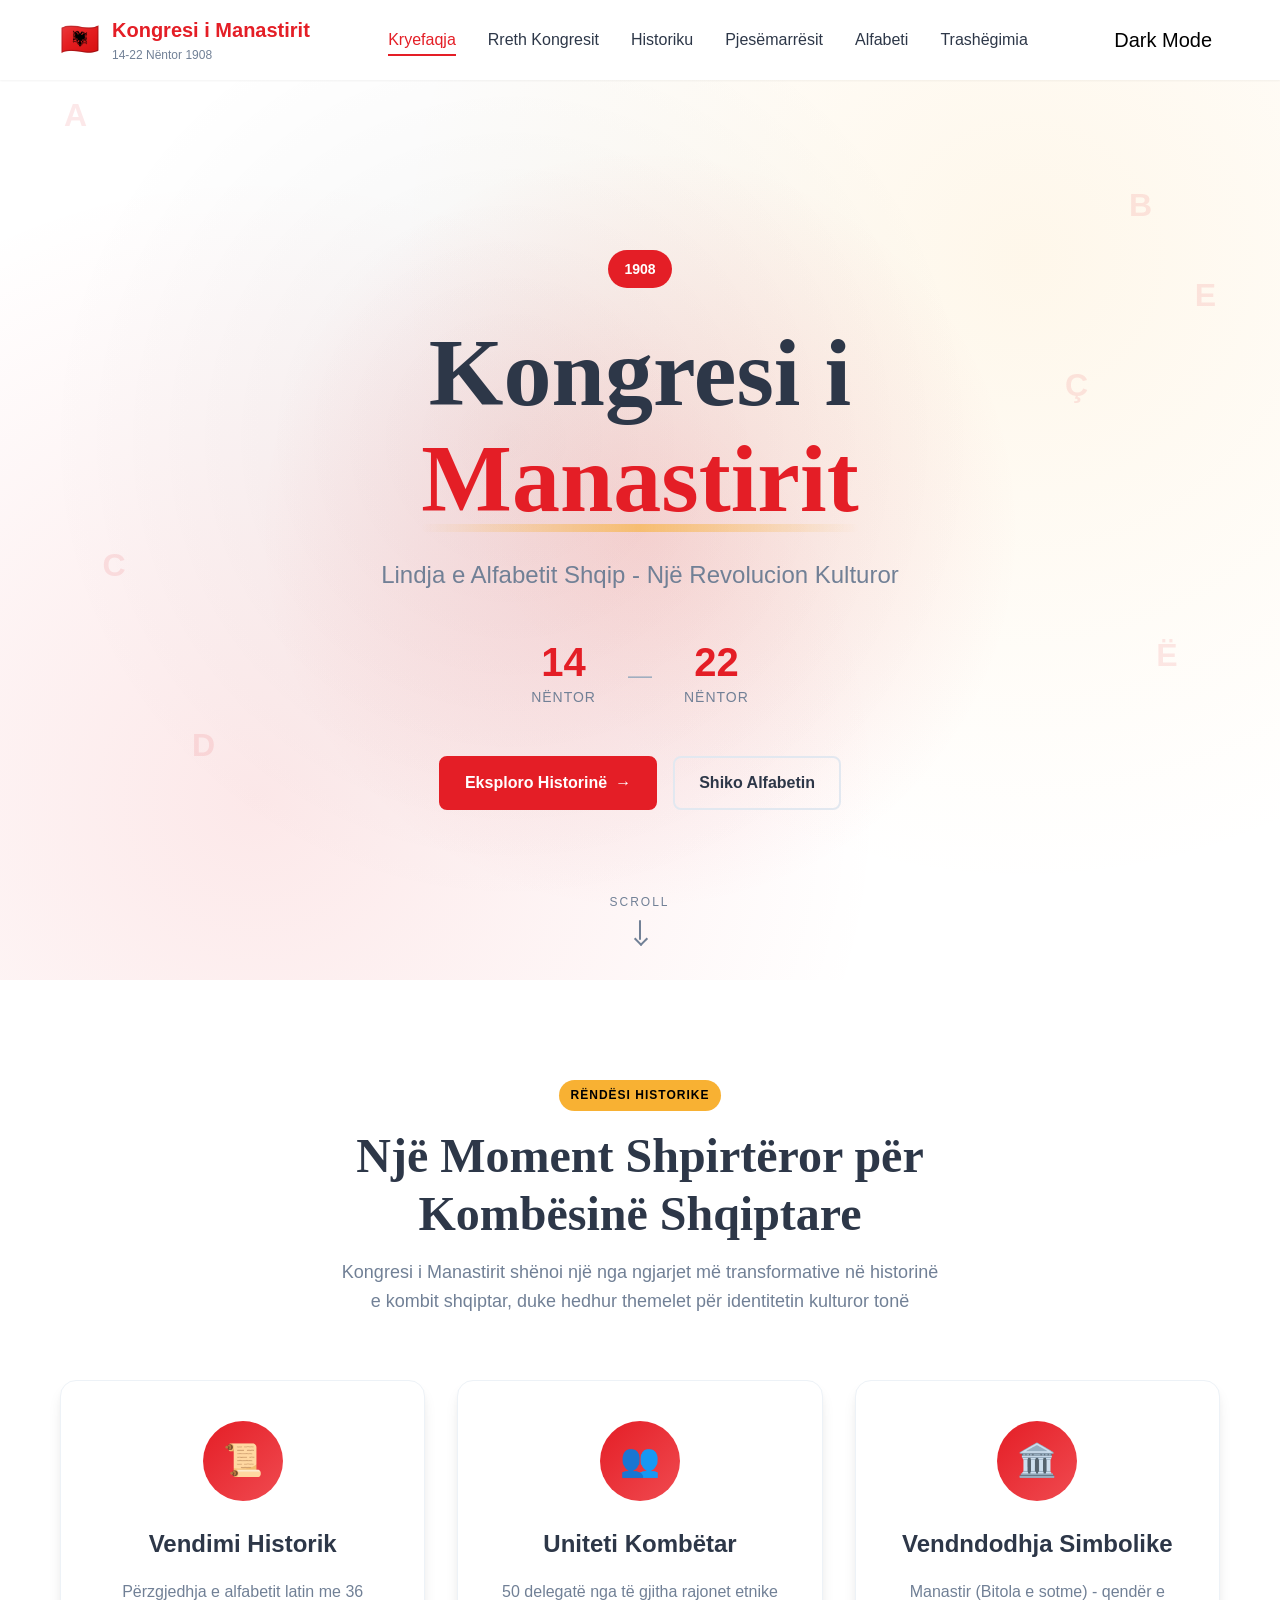
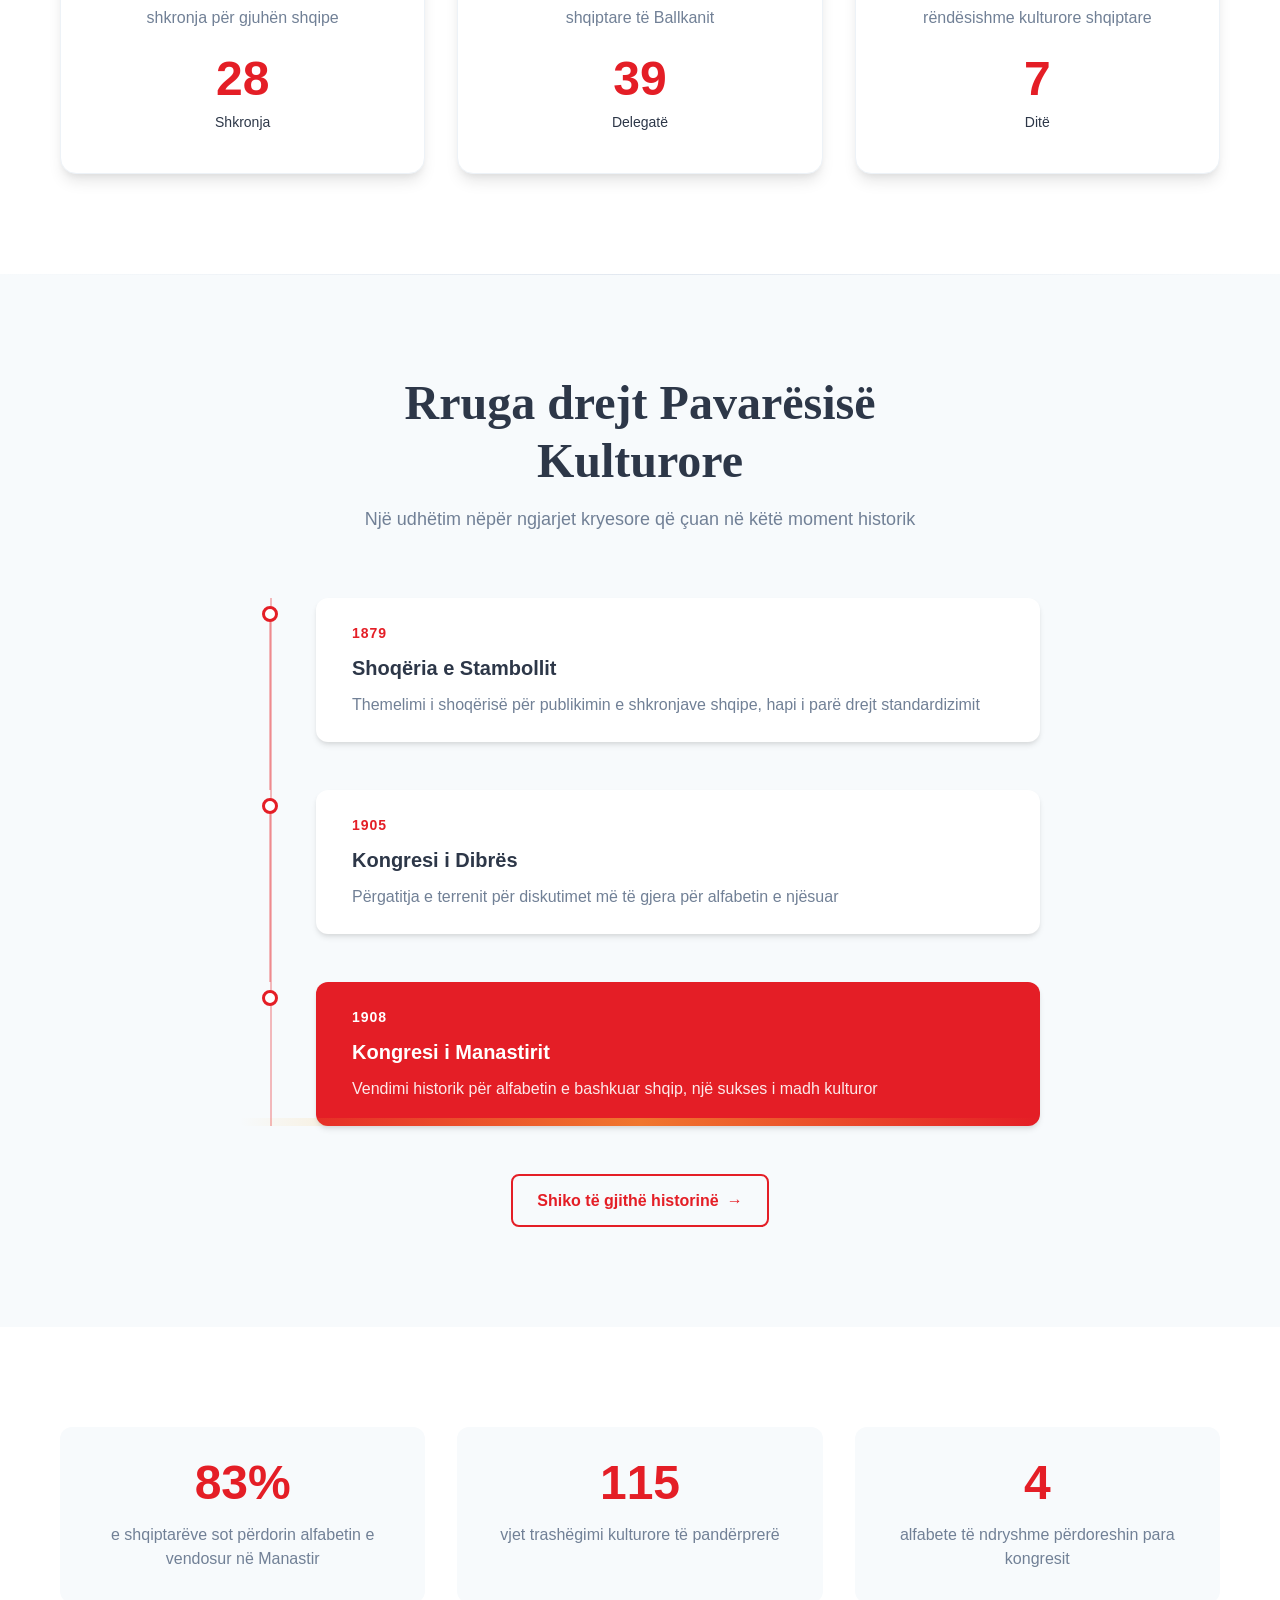
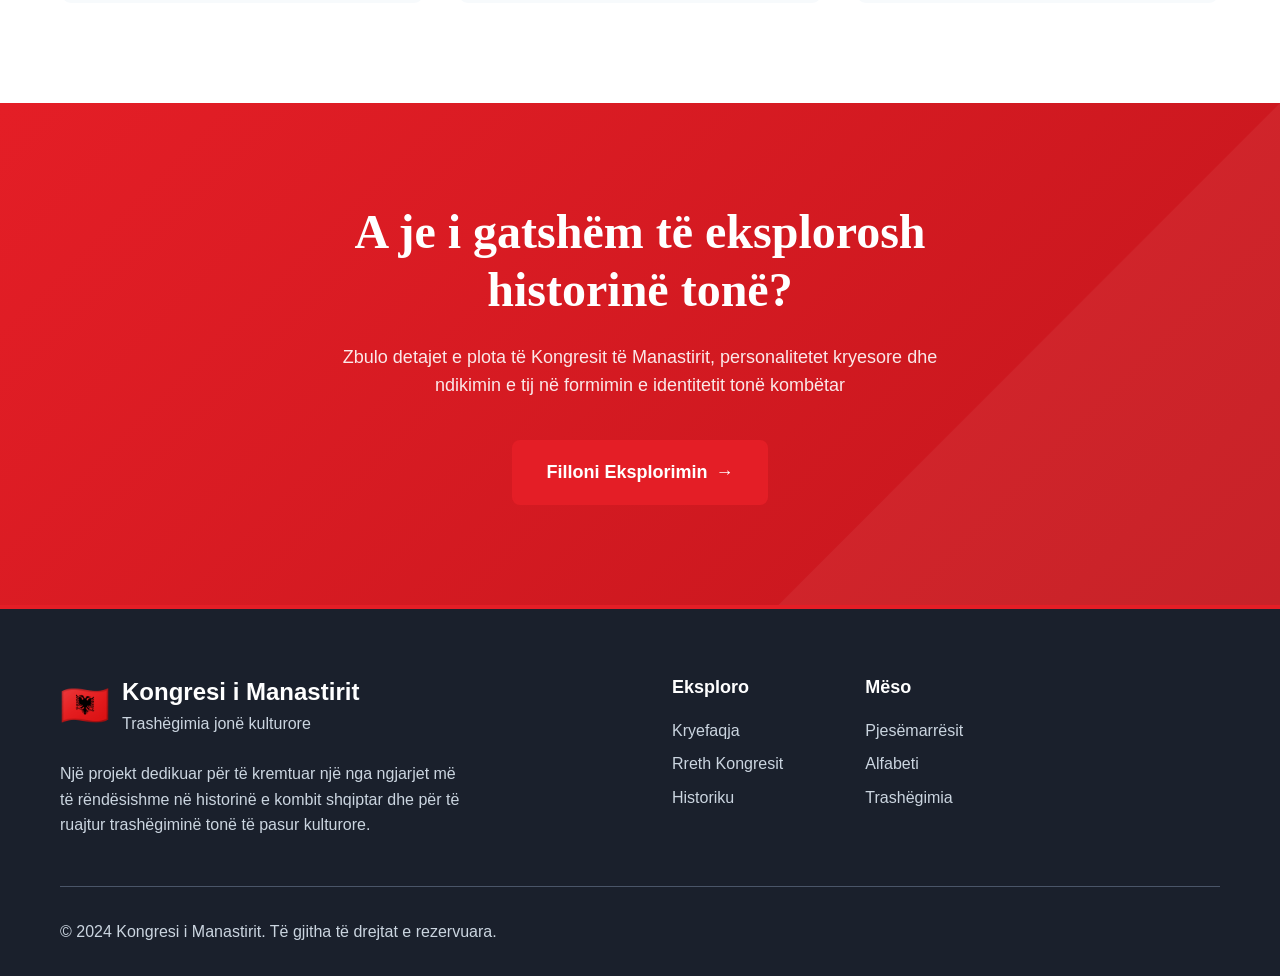
==== commit ab1566c1: "Remove footer sections and social links Removed footer columns and social links from the HTML." ====
--- a/index.html
+++ b/index.html
@@ -276,14 +276,7 @@
                             <li><a href="trashigimi.html">Trashëgimia</a></li>
                         </ul>
                     </div>
-                    <div class="footer-column">
-                        <h4>Kontakt</h4>
-                        <ul>
-                            <li><a href="#">Rreth Nesh</a></li>
-                            <li><a href="#">Privatësia</a></li>
-                            <li><a href="#">Kushtet</a></li>
-                        </ul>
-                    </div>
+
                 </div>
             </div>
             
@@ -291,14 +284,7 @@
                 <div class="footer-copyright">
                     <p>&copy; 2024 Kongresi i Manastirit. Të gjitha të drejtat e rezervuara.</p>
                 </div>
-                <div class="footer-social">
-                    <span>Ndaj me shokët:</span>
-                    <div class="social-links">
-                        <a href="#" class="social-link">📱</a>
-                        <a href="#" class="social-link">💬</a>
-                        <a href="#" class="social-link">📧</a>
-                    </div>
-                </div>
+
             </div>
         </div>
     </footer>
--- a/style.css
+++ b/style.css
@@ -4,7 +4,6 @@
     padding: 0;
     box-sizing: border-box;
 }
-
 :root {
     --primary-color: #e41e26;
     --primary-dark: #c4161d;
@@ -28,25 +27,24 @@
     --gray-700: #4a5568;
     --gray-800: #2d3748;
     --gray-900: #1a202c;
-    
+   
     --shadow-sm: 0 1px 2px 0 rgba(0, 0, 0, 0.05);
     --shadow: 0 1px 3px 0 rgba(0, 0, 0, 0.1), 0 1px 2px 0 rgba(0, 0, 0, 0.06);
     --shadow-md: 0 4px 6px -1px rgba(0, 0, 0, 0.1), 0 2px 4px -1px rgba(0, 0, 0, 0.06);
     --shadow-lg: 0 10px 15px -3px rgba(0, 0, 0, 0.1), 0 4px 6px -2px rgba(0, 0, 0, 0.05);
     --shadow-xl: 0 20px 25px -5px rgba(0, 0, 0, 0.1), 0 10px 10px -5px rgba(0, 0, 0, 0.04);
-    
+   
     --border-radius: 8px;
     --border-radius-lg: 12px;
     --border-radius-xl: 16px;
-    
+   
     --transition: all 0.3s ease;
     --transition-slow: all 0.5s ease;
     --transition-fast: all 0.15s ease;
-    
+   
     --font-heading: 'Playfair Display', serif;
     --font-body: 'Inter', -apple-system, BlinkMacSystemFont, 'Segoe UI', Roboto, sans-serif;
 }
-
 [data-theme="dark"] {
     --text-color: #e2e8f0;
     --text-light: #cbd5e0;
@@ -64,12 +62,10 @@
     --gray-800: #f7fafc;
     --gray-900: #ffffff;
 }
-
 html {
     scroll-behavior: smooth;
     font-size: 16px;
 }
-
 body {
     font-family: var(--font-body);
     line-height: 1.6;
@@ -77,13 +73,11 @@
     background-color: var(--white);
     overflow-x: hidden;
 }
-
 .container {
     max-width: 1200px;
     margin: 0 auto;
     padding: 0 20px;
 }
-
 /* Floating Elements */
 .floating-elements {
     position: fixed;
@@ -94,7 +88,6 @@
     pointer-events: none;
     z-index: 1;
 }
-
 .floating-letter {
     position: absolute;
     font-size: 2rem;
@@ -102,7 +95,6 @@
     color: rgba(228, 30, 38, 0.1);
     animation: float 6s ease-in-out infinite;
 }
-
 .floating-letter:nth-child(1) { top: 10%; left: 5%; animation-delay: 0s; }
 .floating-letter:nth-child(2) { top: 20%; right: 10%; animation-delay: 1s; }
 .floating-letter:nth-child(3) { top: 60%; left: 8%; animation-delay: 2s; }
@@ -110,12 +102,10 @@
 .floating-letter:nth-child(5) { top: 80%; left: 15%; animation-delay: 4s; }
 .floating-letter:nth-child(6) { top: 30%; right: 5%; animation-delay: 5s; }
 .floating-letter:nth-child(7) { top: 70%; right: 8%; animation-delay: 6s; }
-
 @keyframes float {
     0%, 100% { transform: translateY(0) rotate(0deg); }
     50% { transform: translateY(-20px) rotate(5deg); }
 }
-
 /* Navigation */
 .navbar {
     background: rgba(255, 255, 255, 0.95);
@@ -127,11 +117,9 @@
     z-index: 1000;
     transition: var(--transition);
 }
-
 [data-theme="dark"] .navbar {
     background: rgba(26, 32, 44, 0.95);
 }
-
 .nav-container {
     max-width: 1200px;
     margin: 0 auto;
@@ -141,37 +129,31 @@
     align-items: center;
     height: 80px;
 }
-
 .nav-logo {
     display: flex;
     align-items: center;
     gap: 12px;
 }
-
 .logo-icon {
     font-size: 2rem;
 }
-
 .logo-text h2 {
     color: var(--primary-color);
     font-size: 1.25rem;
     font-weight: 700;
     margin: 0;
 }
-
 .logo-text span {
     color: var(--text-light);
     font-size: 0.75rem;
     display: block;
 }
-
 .nav-menu {
     display: flex;
     list-style: none;
     gap: 2rem;
     margin: 0;
 }
-
 .nav-link {
     text-decoration: none;
     color: var(--text-color);
@@ -180,12 +162,10 @@
     position: relative;
     padding: 8px 0;
 }
-
 .nav-link:hover,
 .nav-link.active {
     color: var(--primary-color);
 }
-
 .nav-link.active::after {
     content: '';
     position: absolute;
@@ -197,7 +177,6 @@
     transform: scaleX(1);
     transition: transform 0.3s ease;
 }
-
 .nav-link::after {
     content: '';
     position: absolute;
@@ -209,17 +188,14 @@
     transform: scaleX(0);
     transition: transform 0.3s ease;
 }
-
 .nav-link:hover::after {
     transform: scaleX(1);
 }
-
 .nav-actions {
     display: flex;
     align-items: center;
     gap: 1rem;
 }
-
 .theme-toggle {
     background: none;
     border: none;
@@ -229,11 +205,9 @@
     border-radius: var(--border-radius);
     transition: var(--transition);
 }
-
 .theme-toggle:hover {
     background: var(--gray-100);
 }
-
 .hamburger {
     display: none;
     flex-direction: column;
@@ -242,7 +216,6 @@
     background: none;
     border: none;
 }
-
 .bar {
     width: 25px;
     height: 2px;
@@ -251,7 +224,6 @@
     transition: var(--transition);
     border-radius: 2px;
 }
-
 /* Hero Section */
 .hero {
     height: 100vh;
@@ -263,7 +235,6 @@
     margin-top: 80px;
     overflow: hidden;
 }
-
 .hero-background {
     position: absolute;
     top: 0;
@@ -272,19 +243,17 @@
     height: 100%;
     z-index: -1;
 }
-
 .hero-pattern {
     position: absolute;
     top: 0;
     left: 0;
     width: 100%;
     height: 100%;
-    background: 
+    background:
         radial-gradient(circle at 20% 80%, rgba(228, 30, 38, 0.1) 0%, transparent 50%),
         radial-gradient(circle at 80% 20%, rgba(248, 177, 51, 0.1) 0%, transparent 50%),
         radial-gradient(circle at 40% 40%, rgba(0, 0, 0, 0.05) 0%, transparent 50%);
 }
-
 .hero-glow {
     position: absolute;
     top: 50%;
@@ -295,13 +264,11 @@
     background: radial-gradient(circle, rgba(228, 30, 38, 0.15) 0%, transparent 70%);
     border-radius: 50%;
 }
-
 .hero-content {
     max-width: 800px;
     padding: 0 20px;
     z-index: 2;
 }
-
 .hero-badge {
     display: inline-block;
     background: var(--primary-color);
@@ -313,7 +280,6 @@
     margin-bottom: 2rem;
     animation: fadeInUp 0.8s ease;
 }
-
 .hero-title {
     font-family: var(--font-heading);
     font-size: clamp(3rem, 8vw, 6rem);
@@ -322,17 +288,14 @@
     margin-bottom: 1.5rem;
     animation: fadeInUp 0.8s ease 0.2s both;
 }
-
 .title-line {
     display: block;
 }
-
 .highlight {
     color: var(--primary-color);
     position: relative;
     display: inline-block;
 }
-
 .highlight::after {
     content: '';
     position: absolute;
@@ -344,14 +307,12 @@
     opacity: 0.6;
     border-radius: 4px;
 }
-
 .hero-subtitle {
     font-size: clamp(1.125rem, 3vw, 1.5rem);
     color: var(--text-light);
     margin-bottom: 3rem;
     animation: fadeInUp 0.8s ease 0.4s both;
 }
-
 .hero-date {
     display: flex;
     align-items: center;
@@ -360,11 +321,9 @@
     margin-bottom: 3rem;
     animation: fadeInUp 0.8s ease 0.6s both;
 }
-
 .date-item {
     text-align: center;
 }
-
 .date-number {
     display: block;
     font-size: 2.5rem;
@@ -372,7 +331,6 @@
     color: var(--primary-color);
     line-height: 1;
 }
-
 .date-label {
     display: block;
     font-size: 0.875rem;
@@ -381,13 +339,11 @@
     letter-spacing: 1px;
     margin-top: 4px;
 }
-
 .date-separator {
     color: var(--text-lighter);
     font-size: 1.5rem;
     font-weight: 300;
 }
-
 .hero-actions {
     display: flex;
     gap: 1rem;
@@ -395,7 +351,6 @@
     flex-wrap: wrap;
     animation: fadeInUp 0.8s ease 0.8s both;
 }
-
 .cta-button {
     display: inline-flex;
     align-items: center;
@@ -409,7 +364,6 @@
     position: relative;
     overflow: hidden;
 }
-
 .cta-button::before {
     content: '';
     position: absolute;
@@ -420,63 +374,52 @@
     background: linear-gradient(90deg, transparent, rgba(255, 255, 255, 0.2), transparent);
     transition: left 0.5s ease;
 }
-
 .cta-button:hover::before {
     left: 100%;
 }
-
 .cta-button.primary {
     background: var(--primary-color);
     color: var(--white);
     border-color: var(--primary-color);
 }
-
 .cta-button.primary:hover {
     background: var(--primary-dark);
     border-color: var(--primary-dark);
     transform: translateY(-2px);
     box-shadow: var(--shadow-lg);
 }
-
 .cta-button.secondary {
     background: transparent;
     color: var(--text-color);
     border-color: var(--gray-300);
 }
-
 .cta-button.secondary:hover {
     background: var(--gray-50);
     border-color: var(--gray-400);
     transform: translateY(-2px);
     box-shadow: var(--shadow-md);
 }
-
 .cta-button.outline {
     background: transparent;
     color: var(--primary-color);
     border-color: var(--primary-color);
 }
-
 .cta-button.outline:hover {
     background: var(--primary-color);
     color: var(--white);
     transform: translateY(-2px);
     box-shadow: var(--shadow-md);
 }
-
 .cta-button.large {
     padding: 16px 32px;
     font-size: 1.125rem;
 }
-
 .button-arrow {
     transition: transform 0.3s ease;
 }
-
 .cta-button:hover .button-arrow {
     transform: translateX(4px);
 }
-
 .hero-scroll {
     position: absolute;
     bottom: 40px;
@@ -484,21 +427,18 @@
     transform: translateX(-50%);
     animation: fadeIn 1s ease 1s both;
 }
-
 .scroll-indicator {
     display: flex;
     flex-direction: column;
     align-items: center;
     gap: 8px;
 }
-
 .scroll-text {
     font-size: 0.75rem;
     color: var(--text-light);
     text-transform: uppercase;
     letter-spacing: 2px;
 }
-
 .scroll-arrow {
     width: 2px;
     height: 20px;
@@ -507,7 +447,6 @@
     position: relative;
     animation: bounce 2s infinite;
 }
-
 .scroll-arrow::before {
     content: '';
     position: absolute;
@@ -519,7 +458,6 @@
     border-bottom: 2px solid var(--text-light);
     transform: rotate(45deg);
 }
-
 @keyframes bounce {
     0%, 20%, 50%, 80%, 100% {
         transform: translateY(0);
@@ -531,7 +469,6 @@
         transform: translateY(-5px);
     }
 }
-
 /* Page Header */
 .page-header {
     background: linear-gradient(135deg, var(--primary-color), var(--secondary-color));
@@ -542,7 +479,6 @@
     position: relative;
     overflow: hidden;
 }
-
 .page-header::before {
     content: '';
     position: absolute;
@@ -553,7 +489,6 @@
     background: url('data:image/svg+xml,<svg xmlns="http://www.w3.org/2000/svg" viewBox="0 0 1000 1000"><polygon fill="rgba(255,255,255,0.1)" points="0,0 1000,1000 0,1000"/></svg>');
     background-size: cover;
 }
-
 .page-header h1 {
     font-family: var(--font-heading);
     font-size: clamp(2.5rem, 6vw, 4rem);
@@ -563,7 +498,6 @@
     position: relative;
     z-index: 2;
 }
-
 .page-header p {
     font-size: 1.25rem;
     opacity: 0.9;
@@ -572,19 +506,16 @@
     position: relative;
     z-index: 2;
 }
-
 /* Sections Common */
 section {
     padding: 100px 0;
     position: relative;
 }
-
 .section-header {
     text-align: center;
     max-width: 600px;
     margin: 0 auto 4rem;
 }
-
 .section-badge {
     display: inline-block;
     background: var(--accent-color);
@@ -597,7 +528,6 @@
     letter-spacing: 1px;
     margin-bottom: 1rem;
 }
-
 .section-header h2 {
     font-family: var(--font-heading);
     font-size: clamp(2rem, 5vw, 3rem);
@@ -606,18 +536,15 @@
     color: var(--text-color);
     margin-bottom: 1rem;
 }
-
 .section-header p {
     font-size: 1.125rem;
     color: var(--text-light);
     line-height: 1.6;
 }
-
 .section-actions {
     text-align: center;
     margin-top: 3rem;
 }
-
 /* Content Grid */
 .content-grid {
     display: grid;
@@ -625,38 +552,32 @@
     gap: 4rem;
     align-items: start;
 }
-
 .content-text h2 {
     color: var(--secondary-color);
     margin-bottom: 1.5rem;
     font-size: 2.25rem;
     font-weight: 700;
 }
-
 .content-text h3 {
     color: var(--primary-color);
     margin: 2rem 0 1rem;
     font-size: 1.5rem;
     font-weight: 600;
 }
-
 .content-text p {
     margin-bottom: 1.5rem;
     line-height: 1.7;
     color: var(--text-color);
 }
-
 .content-text ul {
     margin-left: 2rem;
     margin-bottom: 2rem;
 }
-
 .content-text li {
     margin-bottom: 0.75rem;
     line-height: 1.6;
     position: relative;
 }
-
 .content-text li::before {
     content: '•';
     color: var(--primary-color);
@@ -664,18 +585,15 @@
     position: absolute;
     left: -1rem;
 }
-
 /* Intro Section */
 .intro-section {
     background: var(--white);
 }
-
 .features-grid {
     display: grid;
     grid-template-columns: repeat(auto-fit, minmax(300px, 1fr));
     gap: 2rem;
 }
-
 .feature-card {
     background: var(--white);
     padding: 2.5rem 2rem;
@@ -687,7 +605,6 @@
     position: relative;
     overflow: hidden;
 }
-
 .feature-card::before {
     content: '';
     position: absolute;
@@ -699,20 +616,16 @@
     transform: scaleY(0);
     transition: transform 0.3s ease;
 }
-
 .feature-card:hover {
     transform: translateY(-8px);
     box-shadow: var(--shadow-xl);
 }
-
 .feature-card:hover::before {
     transform: scaleY(1);
 }
-
 .feature-icon {
     margin-bottom: 1.5rem;
 }
-
 .icon-wrapper {
     width: 80px;
     height: 80px;
@@ -724,30 +637,25 @@
     margin: 0 auto;
     font-size: 2rem;
 }
-
 .feature-card h3 {
     font-size: 1.5rem;
     font-weight: 600;
     color: var(--text-color);
     margin-bottom: 1rem;
 }
-
 .feature-card p {
     color: var(--text-light);
     margin-bottom: 1.5rem;
     line-height: 1.6;
 }
-
 .feature-stats {
     display: flex;
     justify-content: center;
     gap: 2rem;
 }
-
 .stat {
     text-align: center;
 }
-
 .stat-number {
     display: block;
     font-size: 2rem;
@@ -755,20 +663,17 @@
     color: var(--primary-color);
     line-height: 1;
 }
-
 .stat-label {
     display: block;
     font-size: 0.875rem;
     color: var(--text-light);
     margin-top: 4px;
 }
-
 /* Timeline Preview */
 .timeline-preview {
     background: var(--light-bg);
     position: relative;
 }
-
 .timeline-preview::before {
     content: '';
     position: absolute;
@@ -778,13 +683,11 @@
     height: 1px;
     background: linear-gradient(90deg, transparent, var(--gray-300), transparent);
 }
-
 .timeline {
     max-width: 800px;
     margin: 0 auto;
     position: relative;
 }
-
 .timeline::before {
     content: '';
     position: absolute;
@@ -795,19 +698,16 @@
     background: var(--primary-color);
     opacity: 0.3;
 }
-
 .timeline-item {
     display: flex;
     margin-bottom: 3rem;
     position: relative;
 }
-
 .timeline-marker {
     position: relative;
     width: 60px;
     flex-shrink: 0;
 }
-
 .marker-dot {
     width: 16px;
     height: 16px;
@@ -819,7 +719,6 @@
     top: 8px;
     z-index: 2;
 }
-
 .marker-line {
     position: absolute;
     left: 29px;
@@ -829,11 +728,9 @@
     background: var(--primary-color);
     opacity: 0.3;
 }
-
 .timeline-item:last-child .marker-line {
     display: none;
 }
-
 .timeline-content {
     flex: 1;
     background: var(--white);
@@ -844,23 +741,19 @@
     transition: var(--transition);
     border-left: 4px solid transparent;
 }
-
 .timeline-item:hover .timeline-content {
     transform: translateX(8px);
     box-shadow: var(--shadow-lg);
     border-left-color: var(--primary-color);
 }
-
 .timeline-item.highlight .timeline-content {
     background: var(--primary-color);
     color: var(--white);
 }
-
 .timeline-item.highlight .timeline-content .timeline-date,
 .timeline-item.highlight .timeline-content h3 {
     color: var(--white);
 }
-
 .timeline-date {
     font-size: 0.875rem;
     font-weight: 600;
@@ -869,34 +762,28 @@
     letter-spacing: 1px;
     margin-bottom: 0.5rem;
 }
-
 .timeline-content h3 {
     font-size: 1.25rem;
     font-weight: 600;
     color: var(--text-color);
     margin-bottom: 0.5rem;
 }
-
 .timeline-content p {
     color: var(--text-light);
     line-height: 1.6;
 }
-
 .timeline-item.highlight .timeline-content p {
     color: rgba(255, 255, 255, 0.9);
 }
-
 /* Full Timeline Section */
 .timeline-section {
     background: var(--white);
 }
-
 .timeline-full {
     max-width: 900px;
     margin: 0 auto;
     position: relative;
 }
-
 .timeline-full::before {
     content: '';
     position: absolute;
@@ -908,36 +795,29 @@
     opacity: 0.3;
     transform: translateX(-50%);
 }
-
 .timeline-full .timeline-item {
     width: 50%;
     padding: 0 40px;
     position: relative;
 }
-
 .timeline-full .timeline-item:nth-child(odd) {
     left: 0;
 }
-
 .timeline-full .timeline-item:nth-child(even) {
     left: 50%;
 }
-
 .timeline-full .timeline-marker {
     position: absolute;
     top: 20px;
     width: 20px;
     height: 20px;
 }
-
 .timeline-full .timeline-item:nth-child(odd) .timeline-marker {
     right: -10px;
 }
-
 .timeline-full .timeline-item:nth-child(even) .timeline-marker {
     left: -10px;
 }
-
 .timeline-full .marker-dot {
     width: 20px;
     height: 20px;
@@ -946,18 +826,15 @@
     left: 0;
     top: 0;
 }
-
 /* Facts Section */
 .facts-section {
     background: var(--white);
 }
-
 .facts-grid {
     display: grid;
     grid-template-columns: repeat(auto-fit, minmax(250px, 1fr));
     gap: 2rem;
 }
-
 .fact-card {
     text-align: center;
     padding: 2rem;
@@ -965,12 +842,10 @@
     border-radius: var(--border-radius-lg);
     transition: var(--transition);
 }
-
 .fact-card:hover {
     transform: translateY(-4px);
     box-shadow: var(--shadow-md);
 }
-
 .fact-number {
     font-size: 3rem;
     font-weight: 700;
@@ -978,24 +853,20 @@
     line-height: 1;
     margin-bottom: 1rem;
 }
-
 .fact-text {
     color: var(--text-light);
     line-height: 1.5;
 }
-
 /* Stats Section */
 .stats-section {
     background: var(--light-bg);
 }
-
 .stats-grid {
     display: grid;
     grid-template-columns: repeat(auto-fit, minmax(200px, 1fr));
     gap: 2rem;
     text-align: center;
 }
-
 .stat-item {
     background: var(--white);
     padding: 2rem;
@@ -1003,29 +874,24 @@
     box-shadow: var(--shadow-md);
     transition: var(--transition);
 }
-
 .stat-item:hover {
     transform: translateY(-4px);
     box-shadow: var(--shadow-lg);
 }
-
 .stat-number {
     font-size: 3rem;
     font-weight: 700;
     color: var(--primary-color);
     margin-bottom: 0.5rem;
 }
-
 .stat-label {
     color: var(--text-color);
     font-weight: 500;
 }
-
 /* People Section */
 .people-section {
     background: var(--white);
 }
-
 .people-filter {
     display: flex;
     justify-content: center;
@@ -1033,7 +899,6 @@
     margin-bottom: 3rem;
     flex-wrap: wrap;
 }
-
 .filter-btn {
     padding: 10px 20px;
     background: var(--white);
@@ -1044,7 +909,6 @@
     transition: var(--transition);
     font-weight: 500;
 }
-
 .filter-btn.active,
 .filter-btn:hover {
     background: var(--primary-color);
@@ -1052,13 +916,11 @@
     transform: translateY(-2px);
     box-shadow: var(--shadow-md);
 }
-
 .people-grid {
     display: grid;
     grid-template-columns: repeat(auto-fill, minmax(350px, 1fr));
     gap: 2rem;
 }
-
 .person-card {
     background: var(--white);
     border-radius: var(--border-radius-xl);
@@ -1067,12 +929,10 @@
     transition: var(--transition);
     border: 1px solid var(--gray-200);
 }
-
 .person-card:hover {
     transform: translateY(-8px);
     box-shadow: var(--shadow-xl);
 }
-
 .person-image {
     height: 250px;
     background: linear-gradient(135deg, var(--primary-color), var(--primary-dark));
@@ -1082,7 +942,6 @@
     position: relative;
     overflow: hidden;
 }
-
 .person-image::before {
     content: '';
     position: absolute;
@@ -1092,54 +951,45 @@
     height: 100%;
     background: linear-gradient(45deg, rgba(255,255,255,0.1), transparent);
 }
-
 .person-initials {
     font-size: 4rem;
     font-weight: 700;
     color: var(--white);
     opacity: 0.8;
 }
-
 .person-photo {
     width: 100%;
     height: 100%;
     object-fit: cover;
 }
-
 .person-info {
     padding: 2rem;
 }
-
 .person-info h3 {
     color: var(--secondary-color);
     font-size: 1.5rem;
     font-weight: 700;
     margin-bottom: 0.5rem;
 }
-
 .person-role {
     color: var(--primary-color);
     font-weight: 600;
     margin-bottom: 1rem;
     font-size: 1rem;
 }
-
 .person-bio {
     color: var(--text-light);
     line-height: 1.6;
 }
-
 /* Alphabet Section */
 .alphabet-section {
     background: var(--white);
 }
-
 .alphabet-intro {
     text-align: center;
     max-width: 800px;
     margin: 0 auto 4rem;
 }
-
 .alphabet-intro h2 {
     font-family: var(--font-heading);
     font-size: 2.5rem;
@@ -1147,22 +997,20 @@
     margin-bottom: 1.5rem;
     color: var(--secondary-color);
 }
-
 .alphabet-intro p {
     font-size: 1.125rem;
     color: var(--text-light);
     line-height: 1.7;
 }
-
 .alphabet-grid {
     display: grid;
     grid-template-columns: repeat(auto-fit, minmax(80px, 1fr));
     gap: 1rem;
     margin: 3rem 0;
 }
-
 .letter-card {
     background: linear-gradient(135deg, var(--primary-color), var(--primary-dark));
+    z-index: 500;
     color: var(--white);
     aspect-ratio: 1;
     display: flex;
@@ -1176,7 +1024,6 @@
     position: relative;
     overflow: hidden;
 }
-
 .letter-card::before {
     content: '';
     position: absolute;
@@ -1188,21 +1035,17 @@
     opacity: 0;
     transition: opacity 0.3s ease;
 }
-
 .letter-card:hover {
     transform: translateY(-5px) scale(1.05);
     box-shadow: var(--shadow-lg);
 }
-
 .letter-card:hover::before {
     opacity: 1;
 }
-
 .letter-card.active {
     background: linear-gradient(135deg, var(--accent-color), var(--accent-dark));
     transform: scale(1.1);
 }
-
 .letter-tooltip {
     position: absolute;
     bottom: 100%;
@@ -1219,22 +1062,18 @@
     pointer-events: none;
     z-index: 10;
 }
-
 .letter-card:hover .letter-tooltip {
     opacity: 1;
 }
-
 .alphabet-details {
     margin-top: 4rem;
 }
-
 .details-grid {
     display: grid;
     grid-template-columns: repeat(auto-fit, minmax(300px, 1fr));
     gap: 2rem;
     margin-top: 2rem;
 }
-
 .detail-card {
     background: var(--white);
     padding: 2rem;
@@ -1243,36 +1082,30 @@
     border-left: 4px solid var(--primary-color);
     transition: var(--transition);
 }
-
 .detail-card:hover {
     transform: translateY(-4px);
     box-shadow: var(--shadow-lg);
 }
-
 .detail-card h4 {
     color: var(--primary-color);
     font-size: 1.25rem;
     font-weight: 600;
     margin-bottom: 1rem;
 }
-
 .detail-card p {
     color: var(--text-light);
     line-height: 1.6;
 }
-
 /* Comparison Section */
 .comparison-section {
     background: var(--light-bg);
 }
-
 .comparison-table {
     overflow-x: auto;
     margin-top: 2rem;
     border-radius: var(--border-radius-lg);
     box-shadow: var(--shadow-md);
 }
-
 table {
     width: 100%;
     border-collapse: collapse;
@@ -1280,39 +1113,32 @@
     border-radius: var(--border-radius-lg);
     overflow: hidden;
 }
-
 th, td {
     padding: 1.25rem 1.5rem;
     text-align: left;
     border-bottom: 1px solid var(--gray-200);
 }
-
 th {
     background: var(--primary-color);
     color: var(--white);
     font-weight: 600;
     font-size: 1.1rem;
 }
-
 tr:hover {
     background: var(--gray-50);
 }
-
 tr:last-child {
     border-bottom: none;
 }
-
 /* Legacy Section */
 .legacy-section {
     background: var(--white);
 }
-
 .legacy-intro {
     text-align: center;
     max-width: 800px;
     margin: 0 auto 4rem;
 }
-
 .legacy-intro h2 {
     font-family: var(--font-heading);
     font-size: 2.5rem;
@@ -1320,20 +1146,17 @@
     margin-bottom: 1.5rem;
     color: var(--secondary-color);
 }
-
 .legacy-intro p {
     font-size: 1.125rem;
     color: var(--text-light);
     line-height: 1.7;
 }
-
 .legacy-grid {
     display: grid;
     grid-template-columns: repeat(auto-fit, minmax(300px, 1fr));
     gap: 2rem;
     margin-top: 3rem;
 }
-
 .legacy-card {
     background: var(--white);
     padding: 2.5rem 2rem;
@@ -1343,35 +1166,29 @@
     transition: var(--transition);
     border-top: 4px solid var(--primary-color);
 }
-
 .legacy-card:hover {
     transform: translateY(-8px);
     box-shadow: var(--shadow-xl);
 }
-
 .legacy-card h3 {
     color: var(--primary-color);
     font-size: 1.5rem;
     font-weight: 600;
     margin-bottom: 1rem;
 }
-
 .legacy-card p {
     color: var(--text-light);
     line-height: 1.6;
 }
-
 /* Impact Section */
 .impact-section {
     background: var(--light-bg);
 }
-
 .impact-timeline {
     position: relative;
     max-width: 800px;
     margin: 3rem auto 0;
 }
-
 .impact-timeline::before {
     content: '';
     position: absolute;
@@ -1381,13 +1198,11 @@
     width: 2px;
     background: var(--primary-color);
 }
-
 .impact-item {
     display: flex;
     margin-bottom: 3rem;
     position: relative;
 }
-
 .impact-year {
     flex: 1;
     font-weight: 700;
@@ -1396,7 +1211,6 @@
     text-align: right;
     font-size: 1.25rem;
 }
-
 .impact-content {
     flex: 3;
     background: var(--white);
@@ -1407,7 +1221,6 @@
     position: relative;
     border-left: 4px solid var(--primary-color);
 }
-
 .impact-content::before {
     content: '';
     position: absolute;
@@ -1419,29 +1232,24 @@
     background: var(--primary-color);
     border-radius: 50%;
 }
-
 .impact-content h3 {
     color: var(--secondary-color);
     margin-bottom: 0.5rem;
     font-size: 1.25rem;
 }
-
 .impact-content p {
     color: var(--text-light);
     line-height: 1.6;
 }
-
 /* Contributions Section */
 .contributions-section {
     background: var(--white);
 }
-
 .contributions-grid {
     display: grid;
     grid-template-columns: repeat(auto-fit, minmax(300px, 1fr));
     gap: 2rem;
 }
-
 .contribution-item {
     background: var(--white);
     padding: 2rem;
@@ -1450,35 +1258,29 @@
     border-top: 4px solid var(--accent-color);
     transition: var(--transition);
 }
-
 .contribution-item:hover {
     transform: translateY(-4px);
     box-shadow: var(--shadow-lg);
 }
-
 .contribution-item h3 {
     color: var(--secondary-color);
     font-size: 1.25rem;
     font-weight: 600;
     margin-bottom: 1rem;
 }
-
 .contribution-item p {
     color: var(--text-light);
     line-height: 1.6;
 }
-
 /* Context Section */
 .context-section {
     background: var(--light-bg);
 }
-
 .context-grid {
     display: grid;
     grid-template-columns: repeat(auto-fit, minmax(300px, 1fr));
     gap: 2rem;
 }
-
 .context-card {
     background: var(--white);
     padding: 2rem;
@@ -1486,24 +1288,20 @@
     box-shadow: var(--shadow-md);
     transition: var(--transition);
 }
-
 .context-card:hover {
     transform: translateY(-4px);
     box-shadow: var(--shadow-lg);
 }
-
 .context-card h3 {
     color: var(--primary-color);
     font-size: 1.25rem;
     font-weight: 600;
     margin-bottom: 1rem;
 }
-
 .context-card p {
     color: var(--text-light);
     line-height: 1.6;
 }
-
 /* Celebration Section */
 .celebration-section {
     background: linear-gradient(135deg, var(--accent-color), var(--accent-dark));
@@ -1512,7 +1310,6 @@
     position: relative;
     overflow: hidden;
 }
-
 .celebration-section::before {
     content: '';
     position: absolute;
@@ -1523,28 +1320,24 @@
     background: url('data:image/svg+xml,<svg xmlns="http://www.w3.org/2000/svg" viewBox="0 0 1000 1000"><polygon fill="rgba(255,255,255,0.1)" points="0,0 1000,1000 0,1000"/></svg>');
     background-size: cover;
 }
-
 .celebration-content {
     max-width: 600px;
     margin: 0 auto;
     position: relative;
     z-index: 2;
 }
-
 .celebration-content p {
     font-size: 1.125rem;
     margin-bottom: 2rem;
     line-height: 1.6;
     opacity: 0.9;
 }
-
 .celebration-actions {
     display: flex;
     gap: 1rem;
     justify-content: center;
     flex-wrap: wrap;
 }
-
 /* CTA Section */
 .cta-section {
     background: linear-gradient(135deg, var(--primary-color), var(--primary-dark));
@@ -1553,7 +1346,6 @@
     position: relative;
     overflow: hidden;
 }
-
 .cta-section::before {
     content: '';
     position: absolute;
@@ -1564,14 +1356,12 @@
     background: url('data:image/svg+xml,<svg xmlns="http://www.w3.org/2000/svg" viewBox="0 0 1000 1000"><polygon fill="rgba(255,255,255,0.05)" points="0,1000 1000,0 1000,1000"/></svg>');
     background-size: cover;
 }
-
 .cta-content {
     max-width: 600px;
     margin: 0 auto;
     position: relative;
     z-index: 2;
 }
-
 .cta-content h2 {
     font-family: var(--font-heading);
     font-size: clamp(2rem, 5vw, 3rem);
@@ -1579,21 +1369,18 @@
     line-height: 1.2;
     margin-bottom: 1.5rem;
 }
-
 .cta-content p {
     font-size: 1.125rem;
     opacity: 0.9;
     margin-bottom: 2.5rem;
     line-height: 1.6;
 }
-
 .cta-actions {
     display: flex;
     gap: 1rem;
     justify-content: center;
     flex-wrap: wrap;
 }
-
 /* Image Container Styles */
 .image-container {
     position: relative;
@@ -1602,7 +1389,6 @@
     box-shadow: var(--shadow-lg);
     background: var(--light-bg);
 }
-
 .historical-image {
     width: 100%;
     height: 300px;
@@ -1610,11 +1396,9 @@
     display: block;
     transition: var(--transition);
 }
-
 .historical-image:hover {
     transform: scale(1.02);
 }
-
 .image-caption {
     position: absolute;
     bottom: 0;
@@ -1626,83 +1410,69 @@
     font-size: 0.9rem;
     text-align: center;
 }
-
-/* Footer */
+/* Footer - IMPROVED */
 .footer {
     background: var(--dark-bg);
     color: var(--white);
     padding: 4rem 0 2rem;
-}
-
+    border-top: 4px solid var(--primary-color);
+}
 .footer-content {
     display: grid;
-    grid-template-columns: 1fr 2fr;
+    grid-template-columns: 1fr 1fr;
     gap: 4rem;
     margin-bottom: 3rem;
 }
-
 .footer-main {
     max-width: 400px;
 }
-
 .footer-logo {
     display: flex;
     align-items: center;
     gap: 12px;
     margin-bottom: 1.5rem;
 }
-
 .footer-logo .logo-icon {
     font-size: 2.5rem;
 }
-
 .footer-logo h3 {
     font-size: 1.5rem;
     font-weight: 700;
     margin: 0;
 }
-
 .footer-logo p {
     color: var(--gray-400);
     margin: 0;
 }
-
 .footer-description {
     color: var(--gray-400);
     line-height: 1.6;
 }
-
 .footer-links {
     display: grid;
     grid-template-columns: repeat(3, 1fr);
     gap: 2rem;
 }
-
 .footer-column h4 {
     color: var(--white);
     font-size: 1.125rem;
     font-weight: 600;
     margin-bottom: 1rem;
 }
-
 .footer-column ul {
     list-style: none;
 }
-
 .footer-column li {
     margin-bottom: 0.5rem;
 }
-
 .footer-column a {
     color: var(--gray-400);
     text-decoration: none;
     transition: var(--transition);
 }
-
 .footer-column a:hover {
     color: var(--white);
 }
-
 .footer-bottom {
     border-top: 1px solid var(--gray-700);
     padding-top: 2rem;
@@ -1712,27 +1482,22 @@
     flex-wrap: wrap;
     gap: 1rem;
 }
-
 .footer-copyright {
     color: var(--gray-400);
 }
-
 .footer-social {
     display: flex;
     align-items: center;
     gap: 1rem;
 }
-
 .footer-social span {
     color: var(--gray-400);
     font-size: 0.875rem;
 }
-
 .social-links {
     display: flex;
     gap: 0.5rem;
 }
-
 .social-link {
     display: flex;
     align-items: center;
@@ -1745,13 +1510,11 @@
     text-decoration: none;
     transition: var(--transition);
 }
-
 .social-link:hover {
     background: var(--primary-color);
     color: var(--white);
     transform: translateY(-2px);
 }
-
 /* Animations */
 @keyframes fadeIn {
     from {
@@ -1761,7 +1524,6 @@
         opacity: 1;
     }
 }
-
 @keyframes fadeInUp {
     from {
         opacity: 0;
@@ -1772,7 +1534,6 @@
         transform: translateY(0);
     }
 }
-
 @keyframes fadeInDown {
     from {
         opacity: 0;
@@ -1783,7 +1544,6 @@
         transform: translateY(0);
     }
 }
-
 @keyframes fadeInLeft {
     from {
         opacity: 0;
@@ -1794,7 +1554,6 @@
         transform: translateX(0);
     }
 }
-
 @keyframes fadeInRight {
     from {
         opacity: 0;
@@ -1805,27 +1564,21 @@
         transform: translateX(0);
     }
 }
-
 .fade-in {
     animation: fadeIn 0.6s ease forwards;
 }
-
 .fade-in-up {
     animation: fadeInUp 0.6s ease forwards;
 }
-
 .fade-in-down {
     animation: fadeInDown 0.6s ease forwards;
 }
-
 .fade-in-left {
     animation: fadeInLeft 0.6s ease forwards;
 }
-
 .fade-in-right {
     animation: fadeInRight 0.6s ease forwards;
 }
-
 /* Enhanced Interactive Elements */
 .ripple {
     position: absolute;
@@ -1835,32 +1588,26 @@
     animation: ripple-animation 0.6s linear;
     pointer-events: none;
 }
-
 @keyframes ripple-animation {
     to {
         transform: scale(4);
         opacity: 0;
     }
 }
-
 .keyboard-navigation *:focus {
     outline: 2px solid var(--primary-color);
     outline-offset: 2px;
 }
-
 .page-transition-out {
     opacity: 0;
     transition: opacity 0.3s ease;
 }
-
 .loading {
     cursor: wait;
 }
-
 .loaded .loading-indicator {
     display: none;
 }
-
 .scroll-progress {
     position: fixed;
     top: 0;
@@ -1871,7 +1618,6 @@
     z-index: 1001;
     transition: width 0.1s ease;
 }
-
 .back-to-top {
     position: fixed;
     bottom: 20px;
@@ -1893,17 +1639,14 @@
     align-items: center;
     justify-content: center;
 }
-
 .back-to-top.visible {
     opacity: 1;
     transform: translateY(0);
 }
-
 .back-to-top:hover {
     background: var(--primary-dark);
     transform: translateY(-2px);
 }
-
 .results-count {
     font-size: 0.9rem;
     color: var(--text-light);
@@ -1911,19 +1654,16 @@
     text-align: center;
     transition: all 0.3s ease;
 }
-
 .results-count.updated {
     transform: scale(1.1);
     color: var(--primary-color);
 }
-
 .audio-player {
     position: fixed;
     bottom: 20px;
     left: 20px;
     z-index: 1000;
 }
-
 .audio-control {
     width: 50px;
     height: 50px;
@@ -1936,32 +1676,26 @@
     box-shadow: var(--shadow-lg);
     transition: var(--transition);
 }
-
 .audio-control:hover {
     transform: scale(1.1);
 }
-
 .shake {
     animation: shake 0.5s ease-in-out;
 }
-
 @keyframes shake {
     0%, 100% { transform: translateX(0); }
     25% { transform: translateX(-5px); }
     75% { transform: translateX(5px); }
 }
-
 .error {
     border-color: #e53e3e !important;
     box-shadow: 0 0 0 3px rgba(229, 62, 62, 0.1) !important;
 }
-
-/* Mobile Responsive */
+/* Mobile Responsive - IMPROVED */
 @media (max-width: 768px) {
     .hamburger {
         display: flex;
     }
-
     .nav-menu {
         position: fixed;
         left: -100%;
@@ -1978,20 +1712,16 @@
         overflow-y: auto;
         z-index: 999;
     }
-
     [data-theme="dark"] .nav-menu {
         background: var(--dark-bg);
     }
-
     .nav-menu.active {
         left: 0;
     }
-
     .nav-item {
         margin: 0;
         width: 100%;
     }
-
     .nav-link {
         display: block;
         padding: 1.5rem 2rem;
@@ -1999,152 +1729,154 @@
         font-size: 1.1rem;
         text-decoration: none;
     }
-
     [data-theme="dark"] .nav-link {
         border-bottom-color: var(--gray-700);
     }
-
     .nav-link:last-child {
         border-bottom: none;
     }
-
     .hero-actions {
         flex-direction: column;
         align-items: center;
     }
-
     .cta-button {
         width: 100%;
         max-width: 300px;
         justify-content: center;
     }
-
     .features-grid {
         grid-template-columns: 1fr;
     }
-
     .footer-content {
         grid-template-columns: 1fr;
         gap: 3rem;
     }
-
     .footer-links {
         grid-template-columns: 1fr;
     }
-
     .content-grid {
         grid-template-columns: 1fr;
         gap: 3rem;
     }
-
     .people-grid {
         grid-template-columns: 1fr;
     }
-
     .alphabet-grid {
         grid-template-columns: repeat(auto-fit, minmax(60px, 1fr));
     }
-
     .section-header h2 {
         font-size: 2rem;
     }
-
     .hero-date {
         flex-direction: column;
         gap: 1rem;
     }
-
     .timeline-full::before {
         left: 30px;
     }
-    
+   
     .timeline-full .timeline-item {
         width: 100%;
         left: 0 !important;
         padding-left: 80px;
         padding-right: 20px;
     }
-    
+   
     .timeline-full .timeline-item:nth-child(odd) .timeline-marker,
     .timeline-full .timeline-item:nth-child(even) .timeline-marker {
         left: 20px;
         right: auto;
     }
-
     .impact-item {
         flex-direction: column;
     }
-
     .impact-year {
         text-align: left;
         padding-right: 0;
         margin-bottom: 1rem;
     }
-
     .impact-content {
         margin-left: 0;
     }
-
     .impact-content::before {
         left: 50%;
         top: -10px;
         transform: translateX(-50%);
     }
-}
-
+    .stats-grid {
+        grid-template-columns: 1fr;
+    }
+    .facts-grid {
+        grid-template-columns: 1fr;
+    }
+    .people-filter {
+        flex-direction: column;
+    }
+    .letter-modal .modal-content {
+        width: 95%;
+        padding: 1.5rem;
+    }
+    .historical-image {
+        height: auto;
+    }
+    .page-header {
+        padding: 100px 0 40px;
+    }
+    .footer-content {
+        grid-template-columns: 1fr;
+        text-align: center;
+    }
+    .footer-bottom {
+        flex-direction: column;
+        text-align: center;
+    }
+}
 @media (max-width: 480px) {
     .container {
         padding: 0 16px;
     }
-
     .hero-date {
         flex-direction: column;
         gap: 1rem;
     }
-
     .date-separator {
         transform: rotate(90deg);
     }
-
     .feature-stats {
         flex-direction: column;
         gap: 1rem;
     }
-
     .section-header {
         margin-bottom: 3rem;
     }
-
     .page-header {
         padding: 120px 0 40px;
     }
-
     .people-filter {
         flex-direction: column;
         align-items: center;
     }
-
     .filter-btn {
         width: 100%;
         max-width: 200px;
     }
-
     .facts-grid {
         grid-template-columns: 1fr;
     }
-}
-
+    .section {
+        padding: 60px 0;
+    }
+}
 /* Desktop menu always visible */
 @media (min-width: 769px) {
     .nav-menu {
         display: flex !important;
     }
-    
+   
     .hamburger {
         display: none !important;
     }
 }
-
 /* Reduced motion support */
 @media (prefers-reduced-motion: reduce) {
     * {
@@ -2153,7 +1885,6 @@
         transition-duration: 0.01ms !important;
     }
 }
-
 /* Print Styles */
 @media print {
     .navbar,
@@ -2166,22 +1897,18 @@
     .audio-player {
         display: none;
     }
-
     .hero {
         height: auto;
         margin-top: 0;
     }
-
     section {
         padding: 2rem 0;
         page-break-inside: avoid;
     }
-
     body {
         font-size: 12pt;
         line-height: 1.4;
     }
-
     .container {
         max-width: none;
     }
